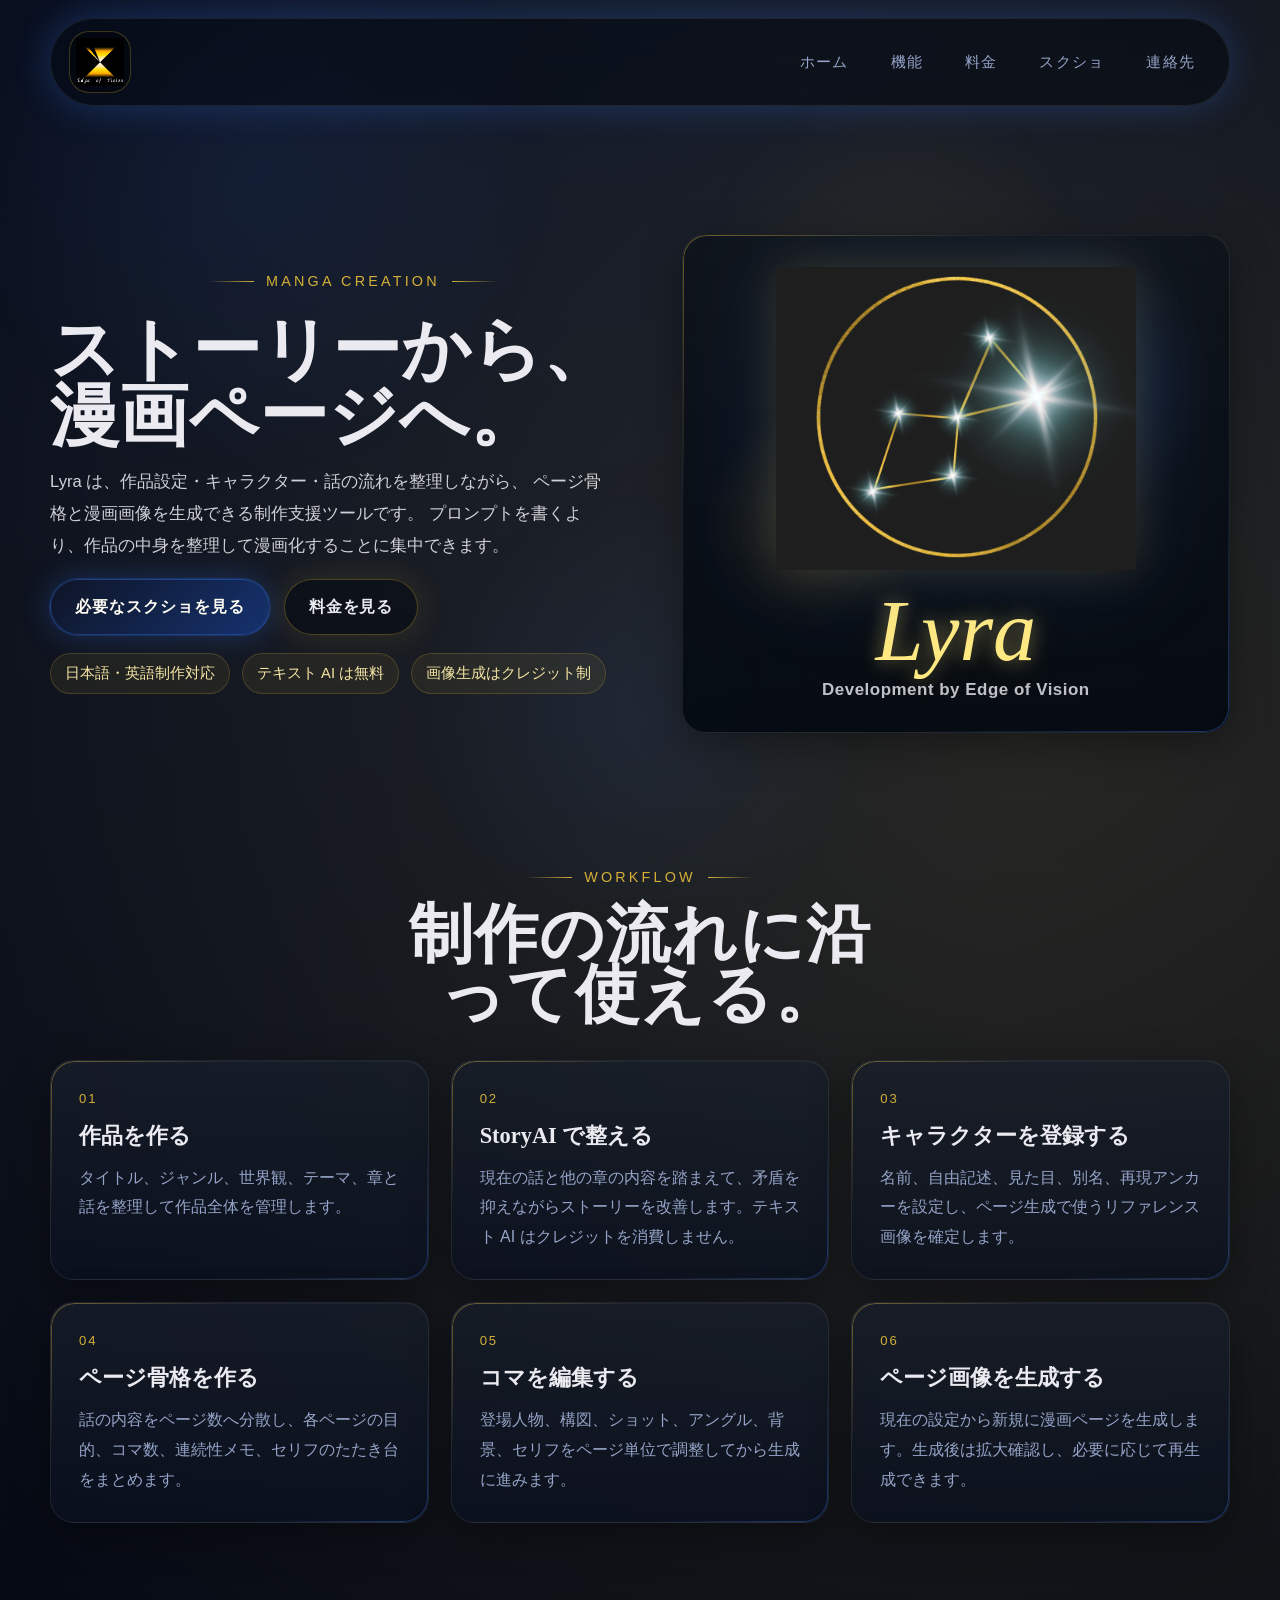
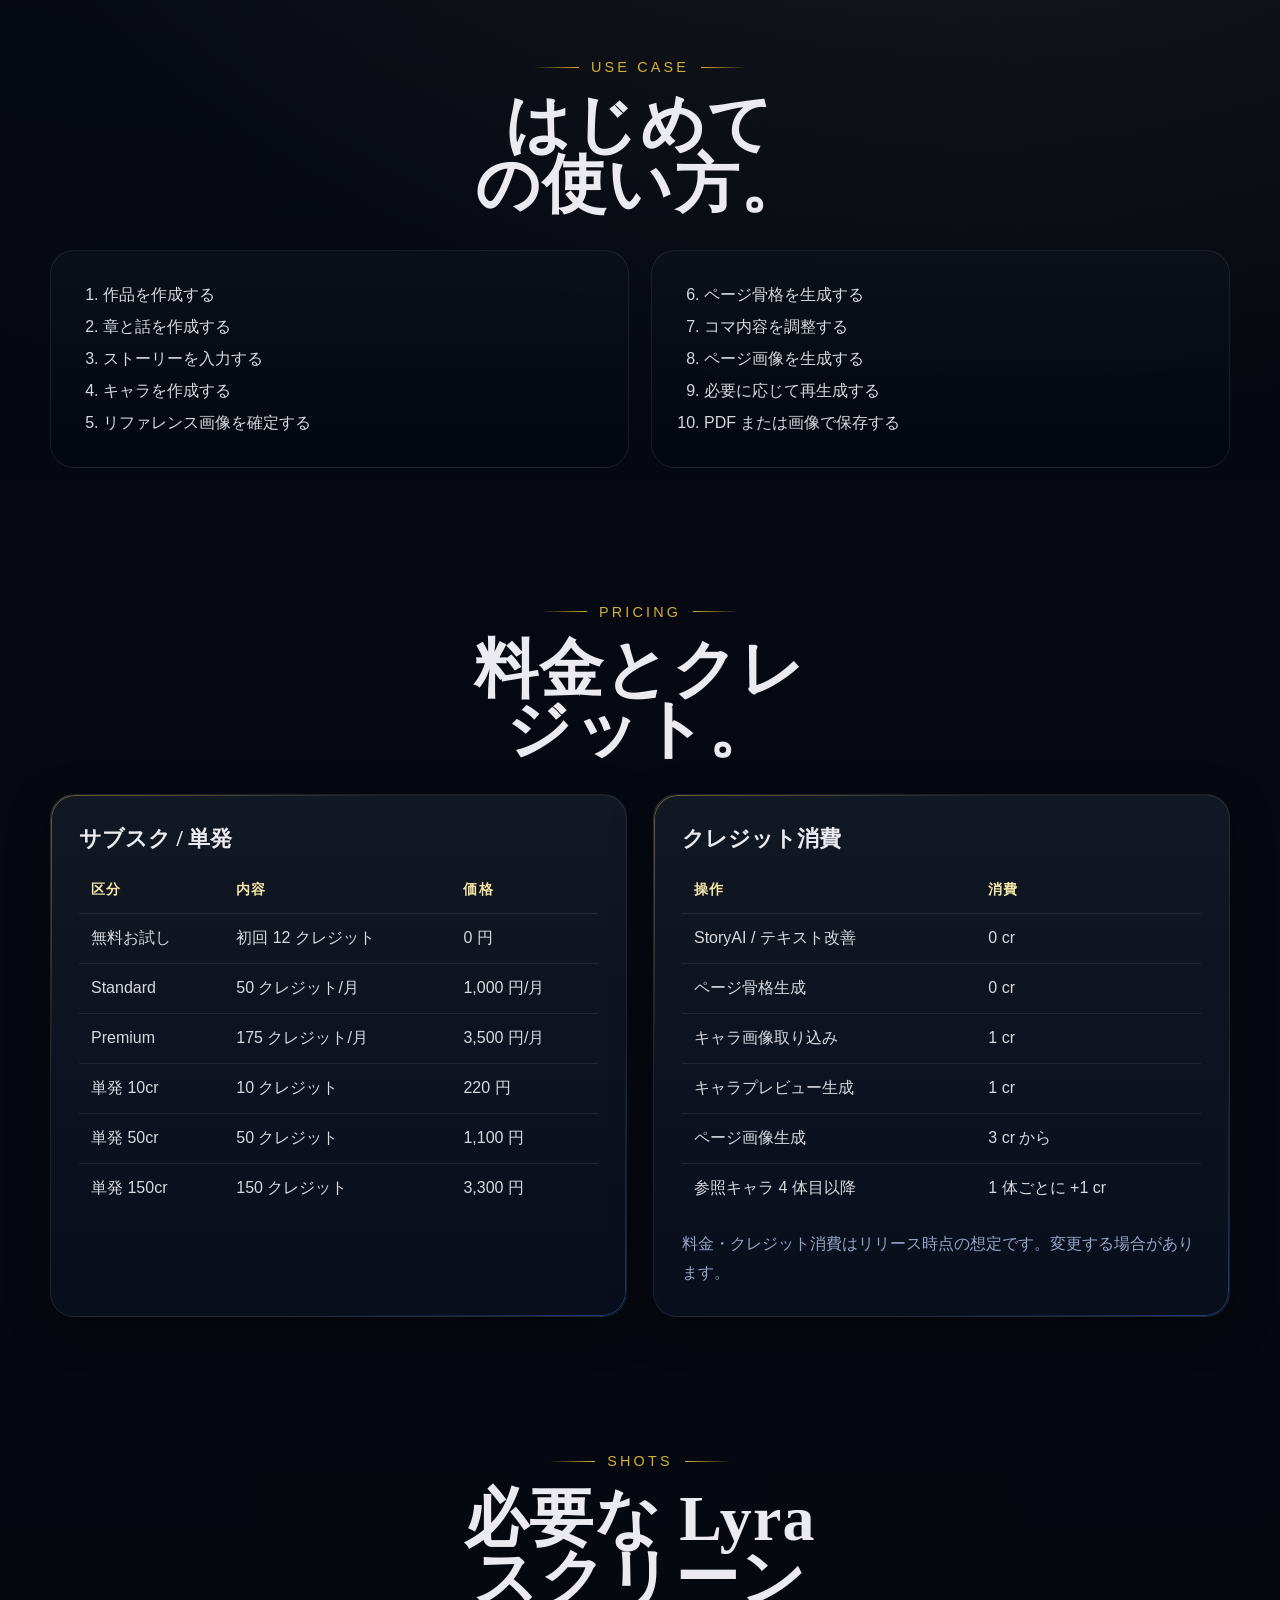
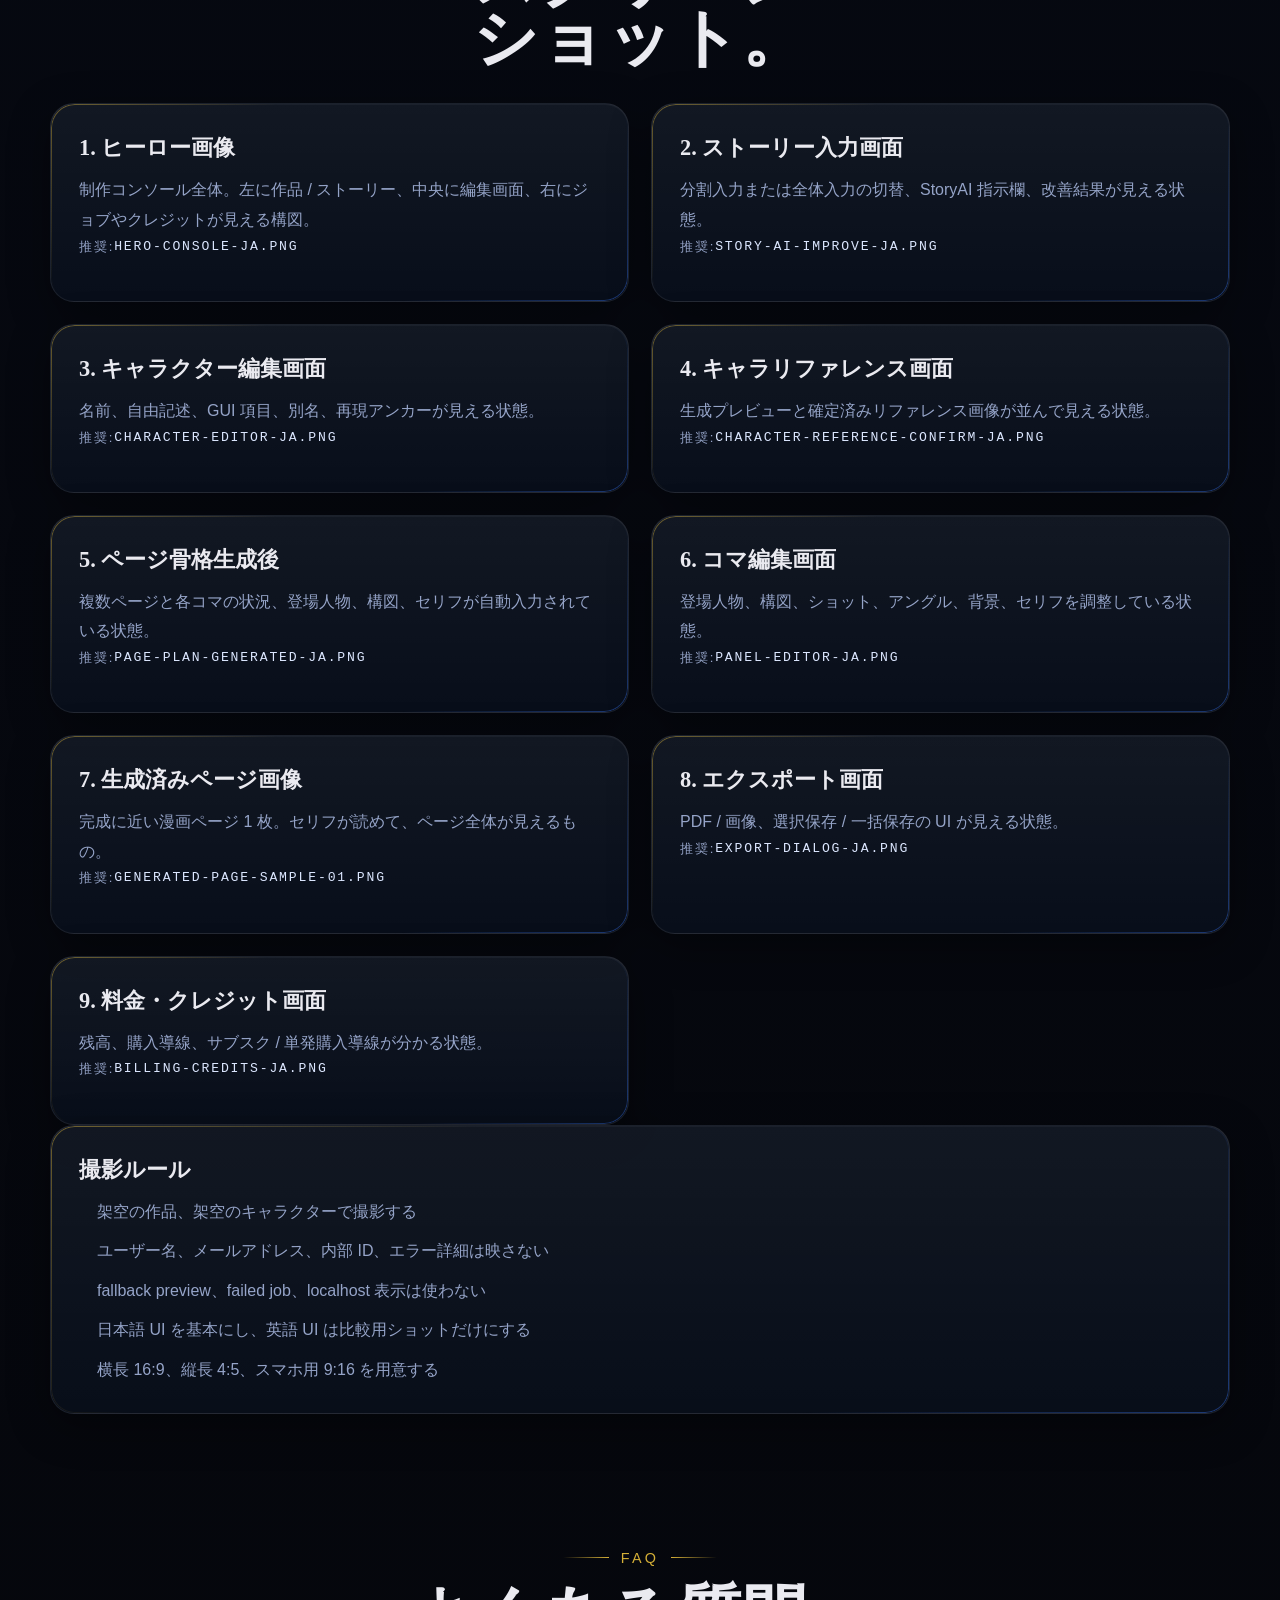
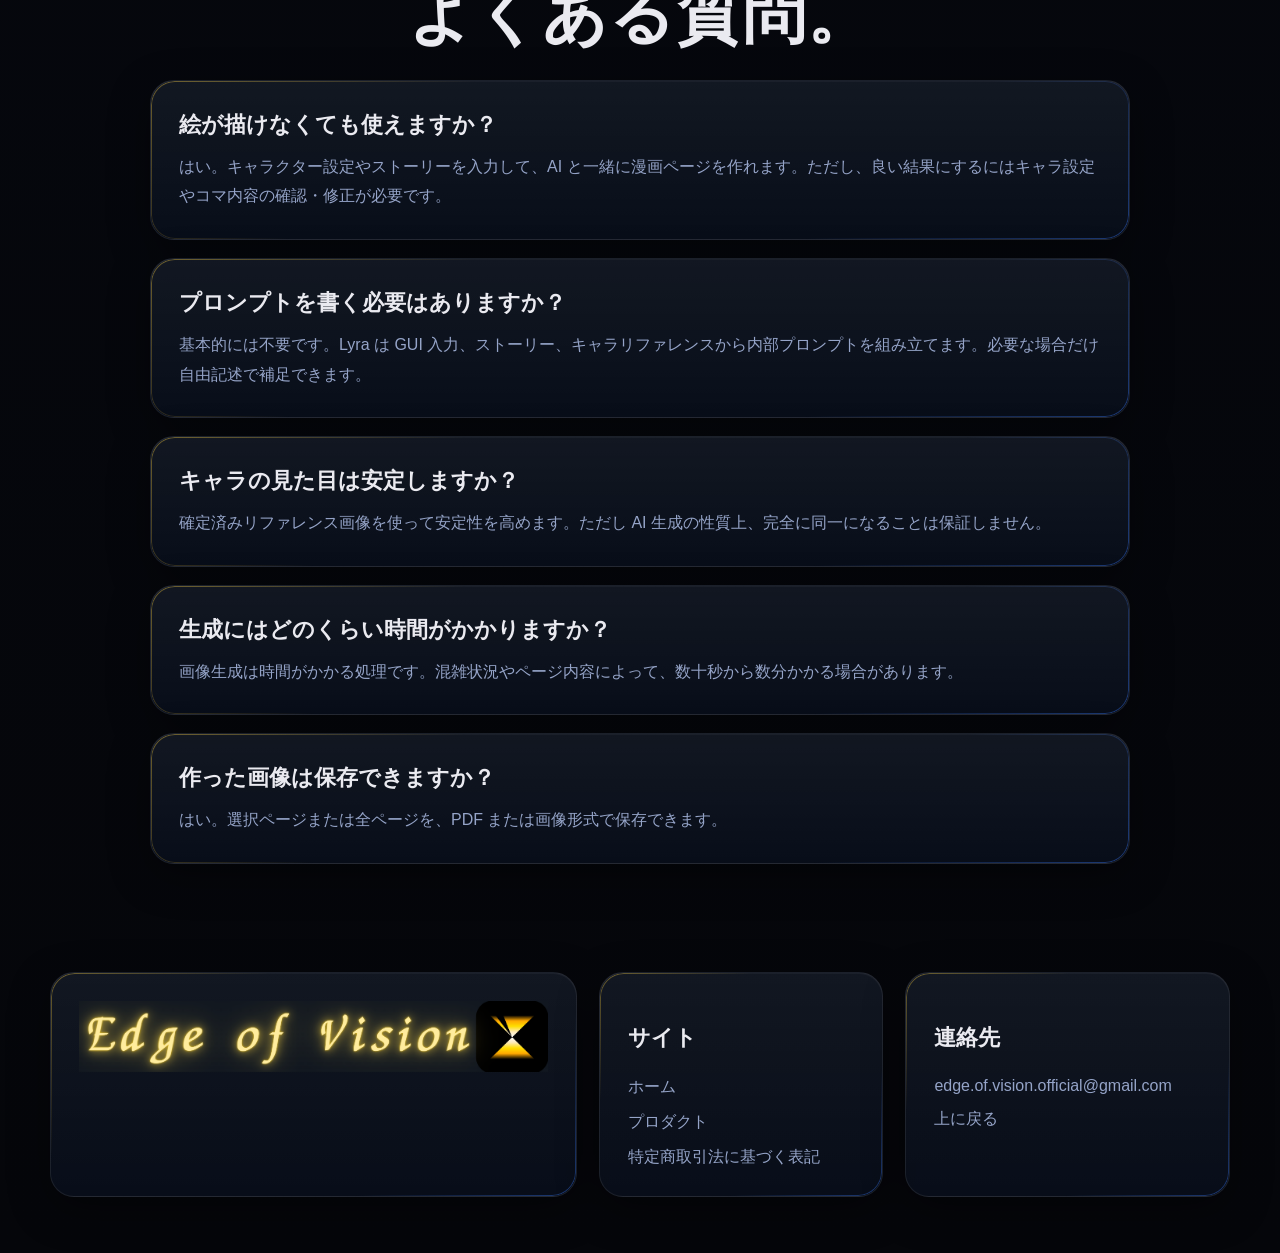
==== lyra.html @ a173db54 "Add Lyra detail page" ====
<!DOCTYPE html>
<html lang="ja">
<head>
  <meta charset="UTF-8">
  <meta name="viewport" content="width=device-width, initial-scale=1.0">
  <title>Lyra | Edge of Vision</title>
  <meta
    name="description"
    content="Lyra は、ストーリー・キャラクター・ページ構成を整理しながら、AI と一緒に漫画ページを作る制作支援ツールです。"
  >
  <link rel="icon" href="pictures/logo.png">
  <link rel="stylesheet" href="styles.css">
</head>
<body class="lyra-page">
  <div class="site-chrome"></div>

  <header class="site-header legal-header" id="top">
    <a class="brand-mark" href="index.html#home" aria-label="Edge of Vision home">
      <img src="pictures/logo.png" alt="Edge of Vision logo">
    </a>

    <div class="header-actions">
      <nav class="site-nav" aria-label="Primary">
        <a href="index.html#home">ホーム</a>
        <a href="#features">機能</a>
        <a href="#pricing">料金</a>
        <a href="#screenshots">スクショ</a>
        <a href="index.html#contact">連絡先</a>
      </nav>
    </div>
  </header>

  <main class="lyra-main">
    <section class="lyra-hero">
      <div class="lyra-hero__copy">
        <p class="section-kicker">Manga Creation</p>
        <h1>ストーリーから、漫画ページへ。</h1>
        <p class="lyra-hero__body">
          Lyra は、作品設定・キャラクター・話の流れを整理しながら、
          ページ骨格と漫画画像を生成できる制作支援ツールです。
          プロンプトを書くより、作品の中身を整理して漫画化することに集中できます。
        </p>
        <div class="lyra-hero__actions">
          <a class="button button--primary" href="#screenshots">必要なスクショを見る</a>
          <a class="button button--secondary" href="#pricing">料金を見る</a>
        </div>
        <ul class="lyra-pills" aria-label="Lyra highlights">
          <li>日本語・英語制作対応</li>
          <li>テキスト AI は無料</li>
          <li>画像生成はクレジット制</li>
        </ul>
      </div>

      <div class="lyra-hero__visual">
        <div class="lyra-mark">
          <img class="lyra-mark__icon" src="logo.png" alt="Lyra logo">
          <div class="lyra-mark__text">
            <p class="lyra-mark__name">Lyra</p>
            <p class="lyra-mark__sub">Development by Edge of Vision</p>
          </div>
        </div>
      </div>
    </section>

    <section class="lyra-section" id="features">
      <div class="section-heading">
        <p class="section-kicker">Workflow</p>
        <h2>制作の流れに沿って使える。</h2>
      </div>

      <div class="lyra-grid lyra-grid--three">
        <article class="lyra-card">
          <span class="lyra-card__step">01</span>
          <h3>作品を作る</h3>
          <p>タイトル、ジャンル、世界観、テーマ、章と話を整理して作品全体を管理します。</p>
        </article>
        <article class="lyra-card">
          <span class="lyra-card__step">02</span>
          <h3>StoryAI で整える</h3>
          <p>現在の話と他の章の内容を踏まえて、矛盾を抑えながらストーリーを改善します。テキスト AI はクレジットを消費しません。</p>
        </article>
        <article class="lyra-card">
          <span class="lyra-card__step">03</span>
          <h3>キャラクターを登録する</h3>
          <p>名前、自由記述、見た目、別名、再現アンカーを設定し、ページ生成で使うリファレンス画像を確定します。</p>
        </article>
        <article class="lyra-card">
          <span class="lyra-card__step">04</span>
          <h3>ページ骨格を作る</h3>
          <p>話の内容をページ数へ分散し、各ページの目的、コマ数、連続性メモ、セリフのたたき台をまとめます。</p>
        </article>
        <article class="lyra-card">
          <span class="lyra-card__step">05</span>
          <h3>コマを編集する</h3>
          <p>登場人物、構図、ショット、アングル、背景、セリフをページ単位で調整してから生成に進みます。</p>
        </article>
        <article class="lyra-card">
          <span class="lyra-card__step">06</span>
          <h3>ページ画像を生成する</h3>
          <p>現在の設定から新規に漫画ページを生成します。生成後は拡大確認し、必要に応じて再生成できます。</p>
        </article>
      </div>
    </section>

    <section class="lyra-section">
      <div class="section-heading">
        <p class="section-kicker">Use Case</p>
        <h2>はじめての使い方。</h2>
      </div>

      <div class="lyra-checklist">
        <div class="lyra-checklist__column">
          <ol>
            <li>作品を作成する</li>
            <li>章と話を作成する</li>
            <li>ストーリーを入力する</li>
            <li>キャラを作成する</li>
            <li>リファレンス画像を確定する</li>
          </ol>
        </div>
        <div class="lyra-checklist__column">
          <ol start="6">
            <li>ページ骨格を生成する</li>
            <li>コマ内容を調整する</li>
            <li>ページ画像を生成する</li>
            <li>必要に応じて再生成する</li>
            <li>PDF または画像で保存する</li>
          </ol>
        </div>
      </div>
    </section>

    <section class="lyra-section" id="pricing">
      <div class="section-heading">
        <p class="section-kicker">Pricing</p>
        <h2>料金とクレジット。</h2>
      </div>

      <div class="lyra-pricing">
        <article class="lyra-table-card">
          <h3>サブスク / 単発</h3>
          <table class="lyra-table">
            <thead>
              <tr>
                <th>区分</th>
                <th>内容</th>
                <th>価格</th>
              </tr>
            </thead>
            <tbody>
              <tr>
                <td>無料お試し</td>
                <td>初回 12 クレジット</td>
                <td>0 円</td>
              </tr>
              <tr>
                <td>Standard</td>
                <td>50 クレジット/月</td>
                <td>1,000 円/月</td>
              </tr>
              <tr>
                <td>Premium</td>
                <td>175 クレジット/月</td>
                <td>3,500 円/月</td>
              </tr>
              <tr>
                <td>単発 10cr</td>
                <td>10 クレジット</td>
                <td>220 円</td>
              </tr>
              <tr>
                <td>単発 50cr</td>
                <td>50 クレジット</td>
                <td>1,100 円</td>
              </tr>
              <tr>
                <td>単発 150cr</td>
                <td>150 クレジット</td>
                <td>3,300 円</td>
              </tr>
            </tbody>
          </table>
        </article>

        <article class="lyra-table-card">
          <h3>クレジット消費</h3>
          <table class="lyra-table">
            <thead>
              <tr>
                <th>操作</th>
                <th>消費</th>
              </tr>
            </thead>
            <tbody>
              <tr>
                <td>StoryAI / テキスト改善</td>
                <td>0 cr</td>
              </tr>
              <tr>
                <td>ページ骨格生成</td>
                <td>0 cr</td>
              </tr>
              <tr>
                <td>キャラ画像取り込み</td>
                <td>1 cr</td>
              </tr>
              <tr>
                <td>キャラプレビュー生成</td>
                <td>1 cr</td>
              </tr>
              <tr>
                <td>ページ画像生成</td>
                <td>3 cr から</td>
              </tr>
              <tr>
                <td>参照キャラ 4 体目以降</td>
                <td>1 体ごとに +1 cr</td>
              </tr>
            </tbody>
          </table>
          <p class="lyra-note">料金・クレジット消費はリリース時点の想定です。変更する場合があります。</p>
        </article>
      </div>
    </section>

    <section class="lyra-section" id="screenshots">
      <div class="section-heading">
        <p class="section-kicker">Shots</p>
        <h2>必要な Lyra スクリーンショット。</h2>
      </div>

      <div class="lyra-grid lyra-grid--two">
        <article class="lyra-shot">
          <h3>1. ヒーロー画像</h3>
          <p>制作コンソール全体。左に作品 / ストーリー、中央に編集画面、右にジョブやクレジットが見える構図。</p>
          <p class="lyra-shot__file">推奨: <code>hero-console-ja.png</code></p>
        </article>
        <article class="lyra-shot">
          <h3>2. ストーリー入力画面</h3>
          <p>分割入力または全体入力の切替、StoryAI 指示欄、改善結果が見える状態。</p>
          <p class="lyra-shot__file">推奨: <code>story-ai-improve-ja.png</code></p>
        </article>
        <article class="lyra-shot">
          <h3>3. キャラクター編集画面</h3>
          <p>名前、自由記述、GUI 項目、別名、再現アンカーが見える状態。</p>
          <p class="lyra-shot__file">推奨: <code>character-editor-ja.png</code></p>
        </article>
        <article class="lyra-shot">
          <h3>4. キャラリファレンス画面</h3>
          <p>生成プレビューと確定済みリファレンス画像が並んで見える状態。</p>
          <p class="lyra-shot__file">推奨: <code>character-reference-confirm-ja.png</code></p>
        </article>
        <article class="lyra-shot">
          <h3>5. ページ骨格生成後</h3>
          <p>複数ページと各コマの状況、登場人物、構図、セリフが自動入力されている状態。</p>
          <p class="lyra-shot__file">推奨: <code>page-plan-generated-ja.png</code></p>
        </article>
        <article class="lyra-shot">
          <h3>6. コマ編集画面</h3>
          <p>登場人物、構図、ショット、アングル、背景、セリフを調整している状態。</p>
          <p class="lyra-shot__file">推奨: <code>panel-editor-ja.png</code></p>
        </article>
        <article class="lyra-shot">
          <h3>7. 生成済みページ画像</h3>
          <p>完成に近い漫画ページ 1 枚。セリフが読めて、ページ全体が見えるもの。</p>
          <p class="lyra-shot__file">推奨: <code>generated-page-sample-01.png</code></p>
        </article>
        <article class="lyra-shot">
          <h3>8. エクスポート画面</h3>
          <p>PDF / 画像、選択保存 / 一括保存の UI が見える状態。</p>
          <p class="lyra-shot__file">推奨: <code>export-dialog-ja.png</code></p>
        </article>
        <article class="lyra-shot">
          <h3>9. 料金・クレジット画面</h3>
          <p>残高、購入導線、サブスク / 単発購入導線が分かる状態。</p>
          <p class="lyra-shot__file">推奨: <code>billing-credits-ja.png</code></p>
        </article>
      </div>

      <div class="lyra-callout">
        <h3>撮影ルール</h3>
        <ul>
          <li>架空の作品、架空のキャラクターで撮影する</li>
          <li>ユーザー名、メールアドレス、内部 ID、エラー詳細は映さない</li>
          <li>fallback preview、failed job、localhost 表示は使わない</li>
          <li>日本語 UI を基本にし、英語 UI は比較用ショットだけにする</li>
          <li>横長 16:9、縦長 4:5、スマホ用 9:16 を用意する</li>
        </ul>
      </div>
    </section>

    <section class="lyra-section">
      <div class="section-heading">
        <p class="section-kicker">FAQ</p>
        <h2>よくある質問。</h2>
      </div>

      <div class="lyra-faq">
        <article class="lyra-faq__item">
          <h3>絵が描けなくても使えますか？</h3>
          <p>はい。キャラクター設定やストーリーを入力して、AI と一緒に漫画ページを作れます。ただし、良い結果にするにはキャラ設定やコマ内容の確認・修正が必要です。</p>
        </article>
        <article class="lyra-faq__item">
          <h3>プロンプトを書く必要はありますか？</h3>
          <p>基本的には不要です。Lyra は GUI 入力、ストーリー、キャラリファレンスから内部プロンプトを組み立てます。必要な場合だけ自由記述で補足できます。</p>
        </article>
        <article class="lyra-faq__item">
          <h3>キャラの見た目は安定しますか？</h3>
          <p>確定済みリファレンス画像を使って安定性を高めます。ただし AI 生成の性質上、完全に同一になることは保証しません。</p>
        </article>
        <article class="lyra-faq__item">
          <h3>生成にはどのくらい時間がかかりますか？</h3>
          <p>画像生成は時間がかかる処理です。混雑状況やページ内容によって、数十秒から数分かかる場合があります。</p>
        </article>
        <article class="lyra-faq__item">
          <h3>作った画像は保存できますか？</h3>
          <p>はい。選択ページまたは全ページを、PDF または画像形式で保存できます。</p>
        </article>
      </div>
    </section>
  </main>

  <footer class="site-footer legal-footer">
    <div class="footer-brand">
      <img class="footer-brand__wordmark" src="pictures/text_yellow.png" alt="Edge of Vision">
    </div>

    <div class="footer-column">
      <h3>サイト</h3>
      <a href="index.html#home">ホーム</a>
      <a href="index.html#products">プロダクト</a>
      <a href="tokushoho.html">特定商取引法に基づく表記</a>
    </div>

    <div class="footer-column">
      <h3>連絡先</h3>
      <a href="mailto:edge.of.vision.official@gmail.com">edge.of.vision.official@gmail.com</a>
      <a href="#top">上に戻る</a>
    </div>
  </footer>
</body>
</html>
---- styles.css ----
:root {
  --background: #05060a;
  --background-soft: #09101d;
  --panel: rgba(11, 18, 32, 0.7);
  --panel-strong: rgba(6, 10, 18, 0.88);
  --gold: #d4af37;
  --gold-soft: rgba(212, 175, 55, 0.18);
  --gold-line: rgba(212, 175, 55, 0.42);
  --blue: #3a7bff;
  --blue-soft: rgba(58, 123, 255, 0.14);
  --text: #eaeaf0;
  --muted: #95a4c8;
  --shadow-blue: 0 0 36px rgba(58, 123, 255, 0.28);
  --shadow-gold: 0 0 32px rgba(212, 175, 55, 0.16);
  --radius-xl: 32px;
  --radius-lg: 24px;
  --radius-md: 18px;
  --border: 1px solid rgba(255, 255, 255, 0.08);
  --content-width: min(1180px, calc(100vw - 48px));
}

*,
*::before,
*::after {
  box-sizing: border-box;
}

html {
  scroll-behavior: smooth;
}

body {
  margin: 0;
  min-width: 320px;
  color: var(--text);
  font-family: "Hiragino Sans", "Yu Gothic", "Meiryo", sans-serif;
  background:
    radial-gradient(circle at top, rgba(58, 123, 255, 0.12), transparent 34%),
    radial-gradient(circle at 80% 12%, rgba(212, 175, 55, 0.16), transparent 24%),
    linear-gradient(180deg, #03040a 0%, #060912 38%, #05060a 100%);
  overflow-x: hidden;
}

img {
  display: block;
  max-width: 100%;
}

a {
  color: inherit;
  text-decoration: none;
}

p {
  margin: 0;
}

ul {
  margin: 0;
  padding: 0;
  list-style: none;
}

main,
.site-footer {
  position: relative;
  z-index: 2;
}

.site-chrome {
  position: fixed;
  inset: 0;
  pointer-events: none;
  background:
    radial-gradient(circle at 20% 20%, rgba(58, 123, 255, 0.08), transparent 24%),
    radial-gradient(circle at 70% 30%, rgba(212, 175, 55, 0.06), transparent 18%),
    radial-gradient(circle at 50% 80%, rgba(58, 123, 255, 0.08), transparent 24%);
  z-index: 0;
}

.starfield {
  position: fixed;
  inset: 0;
  pointer-events: none;
  z-index: 1;
  opacity: 0.72;
}

.star {
  position: absolute;
  width: 2px;
  height: 2px;
  border-radius: 999px;
  background: rgba(255, 255, 255, 0.9);
  box-shadow:
    0 0 6px rgba(255, 255, 255, 0.48),
    0 0 18px rgba(58, 123, 255, 0.28);
  animation: twinkle var(--twinkle-duration) ease-in-out infinite;
  animation-delay: var(--twinkle-delay);
}

.starfield--far .star {
  opacity: 0.34;
}

.starfield--mid .star {
  opacity: 0.58;
}

.starfield--near .star {
  width: 3px;
  height: 3px;
}

.site-header,
.hero,
.vision,
.products,
.founder,
.technology,
.cta,
.site-footer {
  width: var(--content-width);
  margin: 0 auto;
}

.site-header {
  position: sticky;
  top: 18px;
  display: flex;
  align-items: center;
  justify-content: space-between;
  gap: 18px;
  padding: 12px 18px;
  margin-top: 18px;
  backdrop-filter: blur(18px);
  background: rgba(4, 8, 16, 0.48);
  border: var(--border);
  border-radius: 999px;
  box-shadow: var(--shadow-blue);
  z-index: 10;
  transition:
    background-color 180ms ease,
    box-shadow 180ms ease,
    border-color 180ms ease,
    transform 180ms ease;
}

.site-header.is-scrolled {
  background: rgba(4, 8, 16, 0.76);
  border-color: rgba(58, 123, 255, 0.18);
  box-shadow:
    0 0 0 1px rgba(58, 123, 255, 0.12),
    0 0 32px rgba(58, 123, 255, 0.18);
}

.brand-mark {
  flex: 0 0 auto;
  width: 62px;
  height: 62px;
  padding: 6px;
  border-radius: 20px;
  background: rgba(0, 0, 0, 0.34);
  border: 1px solid rgba(212, 175, 55, 0.28);
}

.brand-mark img {
  width: 100%;
  height: 100%;
  object-fit: contain;
}

.site-nav {
  display: flex;
  align-items: center;
  gap: 10px;
  flex-wrap: wrap;
  justify-content: flex-end;
}

.header-actions {
  display: flex;
  align-items: center;
  gap: 12px;
  margin-left: auto;
}

.site-nav a {
  padding: 10px 16px;
  border-radius: 999px;
  color: var(--muted);
  font-size: 0.95rem;
  letter-spacing: 0.08em;
  text-transform: uppercase;
  transition:
    color 180ms ease,
    background-color 180ms ease,
    box-shadow 180ms ease;
}

.site-nav a:hover,
.site-nav a:focus-visible {
  color: var(--text);
  background: rgba(58, 123, 255, 0.12);
  box-shadow: inset 0 0 0 1px rgba(58, 123, 255, 0.26);
}

.language-switch {
  min-width: 70px;
  min-height: 44px;
  padding: 0 16px;
  border: 1px solid rgba(212, 175, 55, 0.3);
  border-radius: 999px;
  background:
    linear-gradient(135deg, rgba(12, 18, 32, 0.92), rgba(7, 10, 19, 0.9)),
    linear-gradient(90deg, rgba(255, 255, 255, 0.08), transparent);
  color: #f7e7a6;
  font: inherit;
  font-size: 0.9rem;
  font-weight: 700;
  letter-spacing: 0.12em;
  text-transform: uppercase;
  cursor: pointer;
  box-shadow:
    0 0 0 1px rgba(212, 175, 55, 0.08),
    0 0 24px rgba(212, 175, 55, 0.12);
  transition:
    transform 180ms ease,
    box-shadow 180ms ease,
    border-color 180ms ease;
}

.language-switch:hover,
.language-switch:focus-visible {
  transform: translateY(-2px);
  border-color: rgba(212, 175, 55, 0.4);
  box-shadow:
    0 0 0 1px rgba(212, 175, 55, 0.1),
    0 0 30px rgba(212, 175, 55, 0.18);
}

.nav-toggle {
  display: none;
  width: 52px;
  height: 52px;
  border: 0;
  border-radius: 18px;
  background: rgba(8, 14, 24, 0.84);
  cursor: pointer;
}

.nav-toggle span {
  display: block;
  width: 22px;
  height: 2px;
  margin: 5px auto;
  background: var(--text);
  border-radius: 999px;
  transition: transform 180ms ease, opacity 180ms ease;
}

.site-header.is-open .nav-toggle span:nth-child(1) {
  transform: translateY(7px) rotate(45deg);
}

.site-header.is-open .nav-toggle span:nth-child(2) {
  opacity: 0;
}

.site-header.is-open .nav-toggle span:nth-child(3) {
  transform: translateY(-7px) rotate(-45deg);
}

section {
  padding: 96px 0 0;
}

.section-kicker {
  display: inline-flex;
  align-items: center;
  justify-content: center;
  gap: 12px;
  margin-bottom: 10px;
  color: var(--gold);
  font-size: 0.9rem;
  letter-spacing: 0.22em;
  text-transform: uppercase;
}

.section-kicker::before,
.section-kicker::after {
  content: "";
  width: 46px;
  height: 1px;
  background: linear-gradient(90deg, transparent, var(--gold));
}

.section-kicker::after {
  transform: scaleX(-1);
}

.section-heading {
  display: grid;
  justify-items: center;
  gap: 10px;
  max-width: 920px;
  margin: 0 auto 34px;
  text-align: center;
}

.section-heading h2,
.cta__panel h2 {
  margin: 0 auto;
  max-width: 15ch;
  font-family: "Yu Mincho", "Hiragino Mincho ProN", "Times New Roman", serif;
  font-size: clamp(2.3rem, 5vw, 4.4rem);
  font-weight: 700;
  line-height: 0.94;
  letter-spacing: 0.02em;
  text-wrap: balance;
}

.section-heading--split {
  grid-template-columns: minmax(0, 1.15fr) minmax(280px, 0.85fr);
  align-items: end;
}

.section-heading__aside {
  color: var(--muted);
  line-height: 1.8;
}

.hero {
  position: relative;
  min-height: calc(100vh - 160px);
  display: flex;
  align-items: center;
  justify-content: center;
  padding-top: 58px;
}

.hero__background {
  position: absolute;
  inset: 0;
  overflow: hidden;
  border-radius: 40px;
  border: 1px solid rgba(58, 123, 255, 0.22);
  box-shadow:
    inset 0 0 0 1px rgba(255, 255, 255, 0.05),
    var(--shadow-blue);
}

.hero__background::after {
  content: "";
  position: absolute;
  inset: 0;
  background:
    linear-gradient(180deg, rgba(2, 5, 14, 0.44), rgba(2, 5, 14, 0.88)),
    radial-gradient(circle at center, rgba(255, 255, 255, 0.08), transparent 35%);
}

.hero__background img {
  width: 100%;
  height: 100%;
  object-fit: cover;
  transform: scale(1.05);
  filter: saturate(1.12) brightness(0.88);
}

.hero__content {
  position: relative;
  display: grid;
  gap: 0;
  justify-items: center;
  width: min(960px, 100%);
  max-width: none;
  margin: 0 auto;
  padding: 72px min(5vw, 56px);
  text-align: center;
}

.hero__wordmark {
  width: min(780px, 100%);
  margin: 0 auto 18px;
  border-radius: 26px;
  filter:
    drop-shadow(0 0 12px rgba(212, 175, 55, 0.34))
    drop-shadow(0 0 22px rgba(255, 239, 166, 0.2));
}

.hero__lede {
  max-width: none;
  font-family: "Yu Mincho", "Hiragino Mincho ProN", "Times New Roman", serif;
  font-size: clamp(1.25rem, 4.1vw, 4.2rem);
  line-height: 0.97;
  margin-bottom: 12px;
  text-align: center;
  text-wrap: balance;
}

body[data-language="en"] .hero__lede {
  font-size: clamp(1.08rem, 3.45vw, 3.35rem);
}

.hero__copy {
  max-width: 58ch;
  color: rgba(234, 234, 240, 0.88);
  line-height: 1.9;
  font-size: 1.05rem;
  margin-bottom: 26px;
  margin-left: auto;
  margin-right: auto;
  text-align: center;
}

.hero__actions,
.cta__actions {
  display: flex;
  flex-wrap: wrap;
  gap: 14px;
}

.hero__actions {
  justify-content: center;
}

.button {
  display: inline-flex;
  align-items: center;
  justify-content: center;
  min-height: 56px;
  padding: 0 24px;
  border-radius: 999px;
  border: 1px solid transparent;
  font-weight: 700;
  letter-spacing: 0.06em;
  text-transform: uppercase;
  transition:
    transform 180ms ease,
    box-shadow 180ms ease,
    border-color 180ms ease,
    background-color 180ms ease;
}

.button:hover,
.button:focus-visible {
  transform: translateY(-2px);
}

.button--primary {
  color: #fefcf3;
  background:
    linear-gradient(135deg, rgba(13, 19, 37, 0.9), rgba(22, 54, 122, 0.88)),
    linear-gradient(90deg, rgba(255, 255, 255, 0.08), transparent);
  border-color: rgba(58, 123, 255, 0.34);
  box-shadow:
    0 0 0 1px rgba(58, 123, 255, 0.18),
    0 0 30px rgba(58, 123, 255, 0.28);
}

.button--secondary {
  color: var(--text);
  background: rgba(4, 8, 16, 0.5);
  border-color: rgba(212, 175, 55, 0.32);
  box-shadow: var(--shadow-gold);
}

.hero__signal-grid {
  display: grid;
  grid-template-columns: repeat(3, minmax(0, 1fr));
  gap: 16px;
  margin-top: 12px;
}

.signal-card,
.vision__panel,
.product-card,
.founder__message,
.founder__photo-panel,
.founder__bio,
.tech-panel,
.cta__panel,
.footer-brand,
.footer-column {
  position: relative;
  overflow: hidden;
  border: var(--border);
  border-radius: var(--radius-lg);
  background:
    linear-gradient(180deg, rgba(255, 255, 255, 0.04), transparent),
    var(--panel);
  box-shadow:
    inset 0 1px 0 rgba(255, 255, 255, 0.04),
    0 12px 40px rgba(0, 0, 0, 0.36);
}

.signal-card::before,
.vision__panel::before,
.product-card::before,
.founder__message::before,
.founder__photo-panel::before,
.founder__bio::before,
.tech-panel::before,
.cta__panel::before,
.footer-brand::before,
.footer-column::before {
  content: "";
  position: absolute;
  inset: 0;
  border-radius: inherit;
  padding: 1px;
  background:
    linear-gradient(140deg, rgba(212, 175, 55, 0.48), transparent 28%, transparent 72%, rgba(58, 123, 255, 0.42));
  mask:
    linear-gradient(#fff 0 0) content-box,
    linear-gradient(#fff 0 0);
  mask-composite: exclude;
  -webkit-mask:
    linear-gradient(#fff 0 0) content-box,
    linear-gradient(#fff 0 0);
  -webkit-mask-composite: xor;
  pointer-events: none;
}

.signal-card {
  padding: 22px;
}

.signal-card strong,
.product-card h3,
.founder__bio h3,
.tech-panel h3,
.footer-column h3 {
  display: block;
  margin-bottom: 10px;
  font-family: "Yu Mincho", "Hiragino Mincho ProN", "Times New Roman", serif;
  font-size: 1.38rem;
}

.signal-card__label,
.product-card__status {
  display: inline-flex;
  margin-bottom: 14px;
  color: var(--gold);
  font-size: 0.82rem;
  letter-spacing: 0.14em;
  text-transform: uppercase;
}

.signal-card p,
.vision__body,
.product-card p,
.founder__message p,
.founder__bio p,
.tech-panel p,
.cta__panel p,
.footer-brand p,
.footer-note {
  color: var(--muted);
  line-height: 1.8;
}

.vision__panel {
  max-width: 980px;
  margin: 0 auto;
  padding: 42px;
  text-align: center;
  background:
    radial-gradient(circle at 15% 15%, rgba(58, 123, 255, 0.12), transparent 24%),
    linear-gradient(180deg, rgba(255, 255, 255, 0.03), transparent),
    var(--panel-strong);
}

.vision__quote {
  margin-bottom: 14px;
  max-width: none;
  font-family: "Yu Mincho", "Hiragino Mincho ProN", "Times New Roman", serif;
  font-size: clamp(1.2rem, 3.2vw, 3rem);
  line-height: 1.04;
  color: #f6f7fb;
  text-wrap: balance;
}

.vision__body {
  max-width: 58ch;
  margin: 0 auto;
}

.vision {
  padding-top: 84px;
}

.products {
  padding-top: 124px;
}

.founder {
  padding-top: 136px;
}

.founder__message,
.founder__profile {
  max-width: 1080px;
  margin: 0 auto;
}

.founder__message {
  display: grid;
  gap: 18px;
  padding: 38px 42px;
  background:
    radial-gradient(circle at top left, rgba(212, 175, 55, 0.09), transparent 26%),
    radial-gradient(circle at right center, rgba(58, 123, 255, 0.12), transparent 28%),
    linear-gradient(180deg, rgba(255, 255, 255, 0.03), transparent),
    var(--panel-strong);
}

.founder__lead {
  margin-bottom: 8px;
  color: #f5f0da;
  font-family: "Yu Mincho", "Hiragino Mincho ProN", "Times New Roman", serif;
  font-size: clamp(1.45rem, 2.8vw, 2.5rem);
  line-height: 1.35;
  text-wrap: balance;
}

.founder__profile {
  display: grid;
  grid-template-columns: minmax(280px, 0.8fr) minmax(0, 1.2fr);
  gap: 26px;
  margin-top: 30px;
}

.founder__photo-panel,
.founder__bio {
  padding: 28px;
}

.founder__photo-panel {
  background:
    linear-gradient(180deg, rgba(255, 255, 255, 0.03), transparent),
    rgba(4, 8, 16, 0.88);
}

.founder__photo {
  width: 100%;
  aspect-ratio: 4 / 5;
  border-radius: 22px;
  object-fit: cover;
  object-position: 13% 24%;
  box-shadow:
    0 0 0 1px rgba(255, 255, 255, 0.05),
    0 18px 34px rgba(0, 0, 0, 0.34);
}

.founder__bio {
  display: grid;
  align-content: start;
  gap: 16px;
  background:
    radial-gradient(circle at top right, rgba(58, 123, 255, 0.12), transparent 24%),
    linear-gradient(180deg, rgba(255, 255, 255, 0.03), transparent),
    rgba(4, 8, 16, 0.88);
}

.founder__profile-kicker {
  color: var(--gold);
  font-size: 0.82rem;
  font-weight: 700;
  letter-spacing: 0.16em;
  text-transform: uppercase;
}

.products__intro {
  display: grid;
  justify-items: center;
  gap: 18px;
  max-width: 980px;
  margin: 0 auto 46px;
  text-align: center;
}

.products .section-heading {
  margin-bottom: 0;
}

.products__launch {
  position: relative;
  display: grid;
  place-items: center;
  width: min(420px, 100%);
  min-height: 170px;
  padding: 24px;
  margin: 0;
  border-radius: 30px;
  overflow: hidden;
  background:
    linear-gradient(180deg, rgba(2, 5, 14, 0.18), rgba(2, 5, 14, 0.66)),
    url("pictures/button.png") center/cover no-repeat;
  box-shadow:
    0 0 0 1px rgba(58, 123, 255, 0.16),
    0 18px 42px rgba(58, 123, 255, 0.24);
  transition: transform 180ms ease, box-shadow 180ms ease;
}

.products__launch:hover,
.products__launch:focus-visible {
  transform: translateY(-3px) scale(1.01);
  box-shadow:
    0 0 0 1px rgba(58, 123, 255, 0.22),
    0 22px 52px rgba(58, 123, 255, 0.28);
}

.products__launch span {
  display: inline-flex;
  align-items: center;
  justify-content: center;
  min-height: 54px;
  padding: 0 28px;
  border-radius: 999px;
  background: rgba(3, 7, 16, 0.78);
  border: 1px solid rgba(58, 123, 255, 0.24);
  box-shadow:
    0 0 0 1px rgba(255, 255, 255, 0.04),
    0 0 28px rgba(58, 123, 255, 0.18);
  color: #f6f8ff;
  font-size: 1rem;
  font-weight: 700;
  letter-spacing: 0.08em;
}

.product-grid,
.site-footer {
  display: grid;
  gap: 22px;
}

.product-grid {
  grid-template-columns: repeat(3, minmax(0, 1fr));
  gap: 26px;
  max-width: 1080px;
  margin: 0 auto;
}

.product-card {
  padding: 28px;
  background:
    radial-gradient(circle at top right, rgba(58, 123, 255, 0.1), transparent 28%),
    linear-gradient(180deg, rgba(255, 255, 255, 0.03), transparent),
    rgba(4, 8, 16, 0.84);
  transition:
    transform 180ms ease,
    box-shadow 180ms ease,
    background-color 180ms ease;
}

.product-card:hover,
.product-card:focus-within {
  transform: translateY(-4px);
  box-shadow:
    0 16px 44px rgba(0, 0, 0, 0.42),
    0 0 0 1px rgba(58, 123, 255, 0.16);
  background:
    radial-gradient(circle at top right, rgba(58, 123, 255, 0.18), transparent 32%),
    linear-gradient(180deg, rgba(255, 255, 255, 0.04), transparent),
    rgba(5, 10, 18, 0.92);
}

.product-card__tags {
  display: flex;
  flex-wrap: wrap;
  gap: 10px;
  margin: 18px 0 26px;
}

.product-card__tags li {
  padding: 9px 12px;
  border-radius: 999px;
  background: rgba(58, 123, 255, 0.1);
  color: #dbe7ff;
  font-size: 0.92rem;
}

.product-card__link {
  display: inline-flex;
  align-items: center;
  justify-content: center;
  min-height: 44px;
  padding: 0 16px;
  border-radius: 999px;
  background: rgba(212, 175, 55, 0.1);
  border: 1px solid rgba(212, 175, 55, 0.26);
  color: #f6e29f;
  font-size: 0.86rem;
  font-weight: 700;
  letter-spacing: 0.08em;
  text-transform: uppercase;
}

.technology__layout {
  display: grid;
  grid-template-columns: minmax(320px, 0.95fr) minmax(0, 1.05fr);
  gap: 28px;
  align-items: center;
}

.technology__orbital {
  position: relative;
  aspect-ratio: 1;
  min-height: 420px;
  border-radius: 50%;
  background:
    radial-gradient(circle at center, rgba(58, 123, 255, 0.22), transparent 36%),
    radial-gradient(circle at 40% 40%, rgba(255, 255, 255, 0.1), transparent 18%),
    rgba(3, 7, 16, 0.7);
  border: 1px solid rgba(58, 123, 255, 0.18);
  box-shadow:
    inset 0 0 80px rgba(58, 123, 255, 0.12),
    0 0 50px rgba(58, 123, 255, 0.18);
}

.orbital-core,
.orbital-node {
  position: absolute;
  display: inline-flex;
  align-items: center;
  justify-content: center;
  border-radius: 999px;
  backdrop-filter: blur(12px);
}

.orbital-core {
  inset: 50%;
  width: 120px;
  height: 120px;
  margin: -60px;
  border: 1px solid rgba(212, 175, 55, 0.3);
  background:
    radial-gradient(circle at center, rgba(58, 123, 255, 0.26), rgba(4, 8, 16, 0.88));
  box-shadow:
    0 0 40px rgba(58, 123, 255, 0.22),
    0 0 0 1px rgba(255, 255, 255, 0.06);
  font-family: "Yu Mincho", "Hiragino Mincho ProN", "Times New Roman", serif;
  font-size: 1.2rem;
}

.orbital-ring {
  position: absolute;
  inset: 12%;
  border-radius: 50%;
  border: 1px solid rgba(58, 123, 255, 0.22);
}

.orbital-ring--inner {
  inset: 25%;
  border-color: rgba(212, 175, 55, 0.18);
}

.orbital-node {
  min-width: 90px;
  min-height: 40px;
  padding: 0 16px;
  border: 1px solid rgba(255, 255, 255, 0.08);
  background: rgba(7, 13, 24, 0.78);
  box-shadow: 0 0 24px rgba(58, 123, 255, 0.18);
}

.orbital-node--one {
  top: 12%;
  left: 39%;
}

.orbital-node--two {
  top: 31%;
  right: 4%;
}

.orbital-node--three {
  bottom: 16%;
  right: 12%;
}

.orbital-node--four {
  bottom: 11%;
  left: 17%;
}

.orbital-node--five {
  top: 34%;
  left: 2%;
}

.technology__panels {
  display: grid;
  gap: 18px;
}

.tech-panel,
.footer-column,
.footer-brand,
.cta__panel {
  padding: 28px;
}

.vision .section-heading h2 {
  max-width: 18ch;
  font-size: clamp(1.8rem, 4vw, 3.5rem);
}

.products .section-heading h2 {
  max-width: 18ch;
}

.cta {
  padding-top: 136px;
  padding-bottom: 108px;
}

.cta__panel {
  max-width: 980px;
  margin: 0 auto;
  padding: 52px 46px;
  text-align: center;
  background:
    radial-gradient(circle at top, rgba(58, 123, 255, 0.2), transparent 32%),
    linear-gradient(180deg, rgba(255, 255, 255, 0.04), transparent),
    rgba(4, 8, 16, 0.88);
}

.cta__panel h2 {
  max-width: none;
  margin-bottom: 12px;
}

.cta__panel p {
  max-width: 60ch;
  margin: 0 auto;
}

.cta__actions {
  justify-content: center;
  margin-top: 26px;
}

.site-footer {
  grid-template-columns: minmax(320px, 1.3fr) minmax(180px, 0.7fr) minmax(220px, 0.8fr);
  padding: 28px 0 56px;
}

.footer-brand__wordmark {
  width: min(540px, 100%);
  margin: 0 auto 16px;
}

.footer-column {
  display: grid;
  align-content: start;
  gap: 14px;
}

.footer-column a {
  color: var(--muted);
  transition: color 180ms ease;
}

.footer-column a:hover,
.footer-column a:focus-visible {
  color: var(--text);
}

.footer-note {
  margin-top: 10px;
  font-size: 0.95rem;
}

.legal-page {
  min-height: 100vh;
}

.legal-header {
  position: sticky;
}

.legal-main {
  position: relative;
  z-index: 2;
  width: var(--content-width);
  margin: 0 auto;
  padding: 72px 0 96px;
}

.legal-hero {
  padding-top: 56px;
}

.legal-hero h1 {
  margin: 0 auto;
  max-width: 16ch;
  font-family: "Yu Mincho", "Hiragino Mincho ProN", "Times New Roman", serif;
  font-size: clamp(2.2rem, 5vw, 4rem);
  line-height: 1;
  text-align: center;
  text-wrap: balance;
}

.legal-intro {
  max-width: 60ch;
  margin: 18px auto 0;
  color: var(--muted);
  text-align: center;
}

.legal-card {
  position: relative;
  overflow: hidden;
  max-width: 980px;
  margin: 42px auto 0;
  padding: 34px;
  border: var(--border);
  border-radius: var(--radius-lg);
  background:
    radial-gradient(circle at top right, rgba(58, 123, 255, 0.14), transparent 28%),
    linear-gradient(180deg, rgba(255, 255, 255, 0.03), transparent),
    var(--panel-strong);
  box-shadow:
    inset 0 1px 0 rgba(255, 255, 255, 0.04),
    0 12px 40px rgba(0, 0, 0, 0.36);
}

.legal-card::before {
  content: "";
  position: absolute;
  inset: 0;
  border-radius: inherit;
  padding: 1px;
  background:
    linear-gradient(140deg, rgba(212, 175, 55, 0.48), transparent 28%, transparent 72%, rgba(58, 123, 255, 0.42));
  mask:
    linear-gradient(#fff 0 0) content-box,
    linear-gradient(#fff 0 0);
  mask-composite: exclude;
  -webkit-mask:
    linear-gradient(#fff 0 0) content-box,
    linear-gradient(#fff 0 0);
  -webkit-mask-composite: xor;
  pointer-events: none;
}

.legal-list {
  position: relative;
  z-index: 1;
  display: grid;
  gap: 18px;
  margin: 0;
}

.legal-row {
  display: grid;
  grid-template-columns: minmax(180px, 220px) minmax(0, 1fr);
  gap: 18px;
  padding-bottom: 18px;
  border-bottom: 1px solid rgba(255, 255, 255, 0.08);
}

.legal-row:last-child {
  padding-bottom: 0;
  border-bottom: 0;
}

.legal-row dt {
  color: #f4e7a8;
  font-weight: 700;
}

.legal-row dd {
  margin: 0;
  color: var(--muted);
  line-height: 1.9;
}

.legal-row a {
  color: #dce7ff;
}

.legal-footer {
  padding-top: 0;
}

.lyra-page {
  min-height: 100vh;
}

.lyra-main {
  position: relative;
  z-index: 2;
  width: var(--content-width);
  margin: 0 auto;
  padding: 72px 0 108px;
}

.lyra-hero,
.lyra-pricing {
  display: grid;
  gap: 26px;
}

.lyra-hero {
  grid-template-columns: minmax(0, 1.05fr) minmax(320px, 0.95fr);
  align-items: center;
  padding-top: 56px;
}

.lyra-hero__copy {
  display: grid;
  gap: 18px;
}

.lyra-hero h1 {
  margin: 0;
  font-family: "Yu Mincho", "Hiragino Mincho ProN", "Times New Roman", serif;
  font-size: clamp(2.5rem, 5.4vw, 5rem);
  line-height: 0.95;
  text-wrap: balance;
}

.lyra-hero__body {
  max-width: 60ch;
  color: rgba(234, 234, 240, 0.88);
  line-height: 1.9;
  font-size: 1.04rem;
}

.lyra-hero__actions {
  display: flex;
  flex-wrap: wrap;
  gap: 14px;
}

.lyra-pills {
  display: flex;
  flex-wrap: wrap;
  gap: 12px;
}

.lyra-pills li {
  padding: 10px 14px;
  border-radius: 999px;
  border: 1px solid rgba(212, 175, 55, 0.22);
  background: rgba(212, 175, 55, 0.08);
  color: #f7e7a6;
  font-size: 0.92rem;
}

.lyra-hero__visual,
.lyra-card,
.lyra-table-card,
.lyra-shot,
.lyra-callout,
.lyra-faq__item {
  position: relative;
  overflow: hidden;
  border: var(--border);
  border-radius: var(--radius-lg);
  background:
    linear-gradient(180deg, rgba(255, 255, 255, 0.04), transparent),
    var(--panel);
  box-shadow:
    inset 0 1px 0 rgba(255, 255, 255, 0.04),
    0 12px 40px rgba(0, 0, 0, 0.36);
}

.lyra-hero__visual::before,
.lyra-card::before,
.lyra-table-card::before,
.lyra-shot::before,
.lyra-callout::before,
.lyra-faq__item::before {
  content: "";
  position: absolute;
  inset: 0;
  border-radius: inherit;
  padding: 1px;
  background:
    linear-gradient(140deg, rgba(212, 175, 55, 0.48), transparent 28%, transparent 72%, rgba(58, 123, 255, 0.42));
  mask:
    linear-gradient(#fff 0 0) content-box,
    linear-gradient(#fff 0 0);
  mask-composite: exclude;
  -webkit-mask:
    linear-gradient(#fff 0 0) content-box,
    linear-gradient(#fff 0 0);
  -webkit-mask-composite: xor;
  pointer-events: none;
}

.lyra-hero__visual {
  padding: 32px;
  background:
    radial-gradient(circle at 70% 30%, rgba(58, 123, 255, 0.16), transparent 28%),
    radial-gradient(circle at 24% 58%, rgba(212, 175, 55, 0.12), transparent 22%),
    linear-gradient(180deg, rgba(255, 255, 255, 0.04), transparent),
    rgba(5, 10, 18, 0.92);
}

.lyra-mark {
  display: grid;
  justify-items: center;
  gap: 20px;
}

.lyra-mark__icon {
  width: min(360px, 100%);
  filter:
    drop-shadow(0 0 22px rgba(212, 175, 55, 0.18))
    drop-shadow(0 0 48px rgba(58, 123, 255, 0.14));
}

.lyra-mark__text {
  display: grid;
  gap: 8px;
  text-align: center;
}

.lyra-mark__name {
  color: #ffe982;
  font-family: "Yu Mincho", "Hiragino Mincho ProN", "Times New Roman", serif;
  font-size: clamp(3rem, 8vw, 5.4rem);
  font-style: italic;
  line-height: 0.95;
  text-shadow:
    0 0 18px rgba(255, 233, 130, 0.45),
    0 0 42px rgba(212, 175, 55, 0.22);
}

.lyra-mark__sub {
  color: rgba(234, 234, 240, 0.82);
  font-size: 1.06rem;
  font-weight: 700;
  letter-spacing: 0.03em;
}

.lyra-section {
  padding-top: 136px;
}

.lyra-grid {
  display: grid;
  gap: 22px;
}

.lyra-grid--three {
  grid-template-columns: repeat(3, minmax(0, 1fr));
}

.lyra-grid--two {
  grid-template-columns: repeat(2, minmax(0, 1fr));
}

.lyra-card,
.lyra-table-card,
.lyra-shot,
.lyra-callout,
.lyra-faq__item {
  padding: 28px;
}

.lyra-card__step,
.lyra-shot__file {
  display: inline-flex;
  margin-bottom: 14px;
  color: var(--gold);
  font-size: 0.82rem;
  letter-spacing: 0.14em;
  text-transform: uppercase;
}

.lyra-card h3,
.lyra-table-card h3,
.lyra-shot h3,
.lyra-callout h3,
.lyra-faq__item h3 {
  margin: 0 0 12px;
  font-family: "Yu Mincho", "Hiragino Mincho ProN", "Times New Roman", serif;
  font-size: 1.4rem;
}

.lyra-card p,
.lyra-shot p,
.lyra-callout li,
.lyra-faq__item p,
.lyra-note {
  color: var(--muted);
  line-height: 1.85;
}

.lyra-checklist {
  display: grid;
  grid-template-columns: repeat(2, minmax(0, 1fr));
  gap: 22px;
}

.lyra-checklist__column {
  position: relative;
  overflow: hidden;
  padding: 28px;
  border: var(--border);
  border-radius: var(--radius-lg);
  background:
    linear-gradient(180deg, rgba(255, 255, 255, 0.03), transparent),
    rgba(4, 8, 16, 0.88);
}

.lyra-checklist__column ol {
  margin: 0;
  padding-left: 24px;
  color: rgba(234, 234, 240, 0.92);
  line-height: 2;
}

.lyra-pricing {
  grid-template-columns: repeat(2, minmax(0, 1fr));
}

.lyra-table {
  width: 100%;
  border-collapse: collapse;
  color: rgba(234, 234, 240, 0.92);
}

.lyra-table th,
.lyra-table td {
  padding: 14px 12px;
  text-align: left;
  border-bottom: 1px solid rgba(255, 255, 255, 0.08);
}

.lyra-table th {
  color: #f4e7a8;
  font-size: 0.88rem;
  letter-spacing: 0.08em;
}

.lyra-table tr:last-child td {
  border-bottom: 0;
}

.lyra-note {
  margin-top: 16px;
}

.lyra-shot code {
  color: #dce7ff;
  font-family: "Cascadia Mono", "Consolas", monospace;
}

.lyra-callout ul {
  display: grid;
  gap: 10px;
  margin: 0;
  padding-left: 18px;
}

.lyra-faq {
  display: grid;
  gap: 18px;
  max-width: 980px;
  margin: 0 auto;
}

body[data-language="ja"] .site-nav a,
body[data-language="ja"] .language-switch,
body[data-language="ja"] .section-kicker,
body[data-language="ja"] .button,
body[data-language="ja"] .signal-card__label,
body[data-language="ja"] .product-card__status,
body[data-language="ja"] .product-card__link,
body[data-language="ja"] .products__launch span {
  letter-spacing: 0.05em;
  text-transform: none;
}

.reveal {
  opacity: 0;
  transform: translateY(28px);
  transition:
    opacity 600ms ease,
    transform 600ms ease;
}

.reveal.is-visible {
  opacity: 1;
  transform: translateY(0);
}

@keyframes twinkle {
  0%,
  100% {
    opacity: 0.18;
    transform: scale(0.8);
  }

  50% {
    opacity: 1;
    transform: scale(1.4);
  }
}

@media (max-width: 1024px) {
  .section-heading--split,
  .technology__layout,
  .founder__profile,
  .lyra-hero,
  .lyra-checklist,
  .lyra-pricing,
  .site-footer {
    grid-template-columns: 1fr;
  }

  .hero__signal-grid,
  .lyra-grid--three,
  .lyra-grid--two,
  .product-grid {
    grid-template-columns: 1fr;
  }

  .hero__content {
    width: 100%;
    padding: 64px 28px;
  }

  .technology__orbital {
    min-height: 360px;
  }

  .orbital-node {
    min-width: auto;
    padding: 0 12px;
    font-size: 0.9rem;
  }
}

@media (max-width: 760px) {
  :root {
    --content-width: min(100vw - 24px, 1180px);
  }

  .site-header {
    top: 12px;
    padding: 10px 12px;
    border-radius: 24px;
  }

  .nav-toggle {
    display: block;
  }

  .site-nav {
    position: absolute;
    top: calc(100% + 10px);
    left: 0;
    right: 0;
    display: none;
    padding: 14px;
    border-radius: 24px;
    border: var(--border);
    background: rgba(4, 8, 16, 0.94);
    box-shadow: 0 16px 36px rgba(0, 0, 0, 0.4);
  }

  .site-header.is-open .site-nav {
    display: grid;
  }

  .header-actions {
    gap: 10px;
  }

  .site-nav a {
    width: 100%;
    text-align: center;
  }

  .language-switch {
    min-width: 64px;
    min-height: 42px;
    padding: 0 14px;
  }

  section {
    padding-top: 86px;
  }

  .hero {
    min-height: auto;
    padding-top: 38px;
  }

  .hero__background {
    border-radius: 26px;
  }

  .hero__content {
    padding: 34px 18px;
  }

  .hero__wordmark {
    margin-bottom: 14px;
  }

  .products__launch {
    min-height: 134px;
  }

  .products__intro {
    gap: 16px;
    margin-bottom: 38px;
  }

  .products__launch span {
    min-height: 48px;
    padding: 0 18px;
    font-size: 0.94rem;
  }

  .section-heading h2,
  .cta__panel h2 {
    max-width: none;
    font-size: clamp(2rem, 10vw, 3rem);
  }

  .hero__lede {
    font-size: clamp(1.12rem, 4.5vw, 1.45rem);
  }

  body[data-language="en"] .hero__lede {
    font-size: clamp(0.9rem, 3.55vw, 1.08rem);
  }

  .vision .section-heading h2 {
    max-width: 18ch;
    font-size: clamp(0.92rem, 4.15vw, 1.15rem);
  }

  .vision__quote {
    font-size: clamp(1.05rem, 4.2vw, 1.3rem);
  }

  .products .section-heading h2 {
    max-width: 18ch;
    font-size: clamp(1rem, 4.35vw, 1.22rem);
  }

  .vision__panel,
  .founder__message,
  .founder__photo-panel,
  .founder__bio,
  .legal-card,
  .lyra-card,
  .lyra-table-card,
  .lyra-shot,
  .lyra-callout,
  .lyra-faq__item,
  .lyra-checklist__column,
  .lyra-hero__visual,
  .tech-panel,
  .cta__panel,
  .footer-brand,
  .footer-column,
  .product-card {
    padding: 22px;
  }

  .technology__orbital {
    min-height: 300px;
  }

  .founder__photo {
    aspect-ratio: 4 / 4.6;
  }

  .legal-row {
    grid-template-columns: 1fr;
    gap: 8px;
  }

  .lyra-hero {
    padding-top: 40px;
  }

  .lyra-section {
    padding-top: 104px;
  }

  .lyra-table {
    font-size: 0.95rem;
  }

  .orbital-node {
    font-size: 0.76rem;
  }
}

@media (prefers-reduced-motion: reduce) {
  html {
    scroll-behavior: auto;
  }

  .reveal,
  .button,
  .product-card,
  .products__launch,
  .site-nav a,
  .star {
    transition: none;
    animation: none;
  }
}
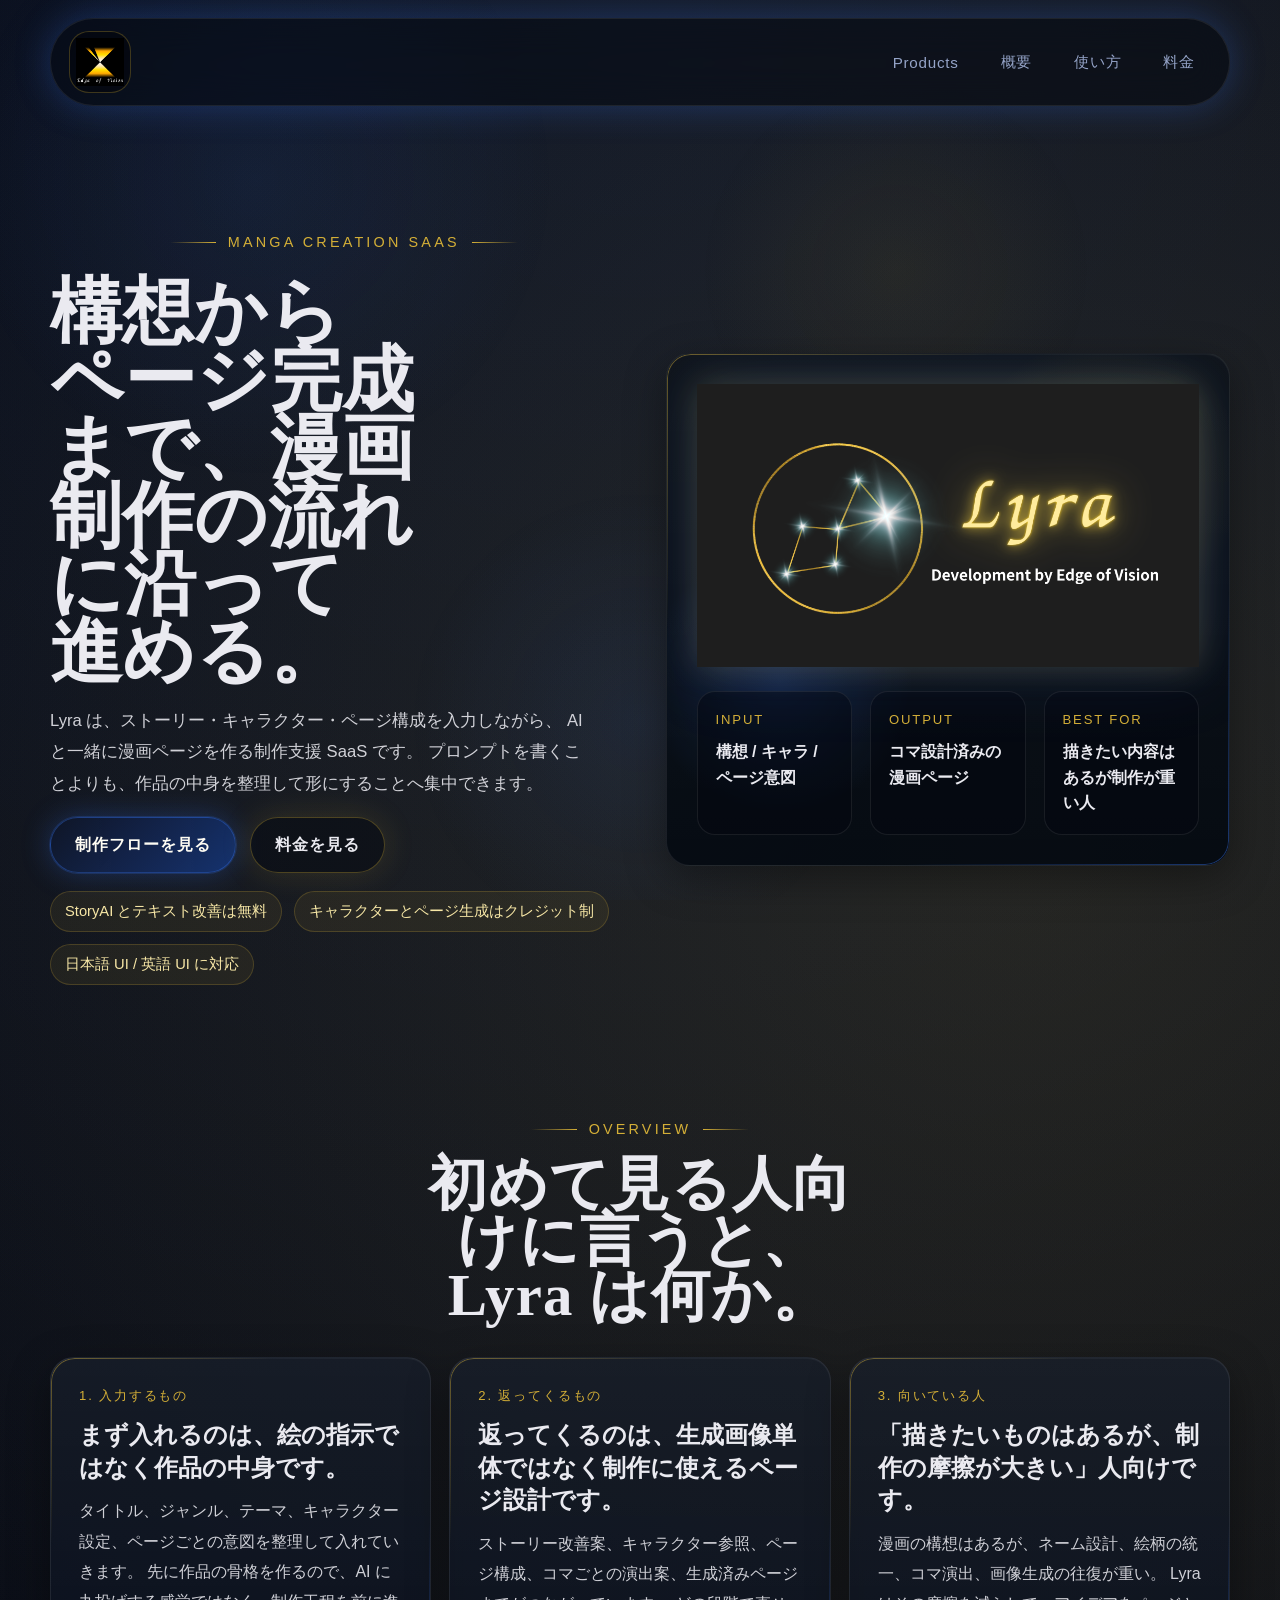
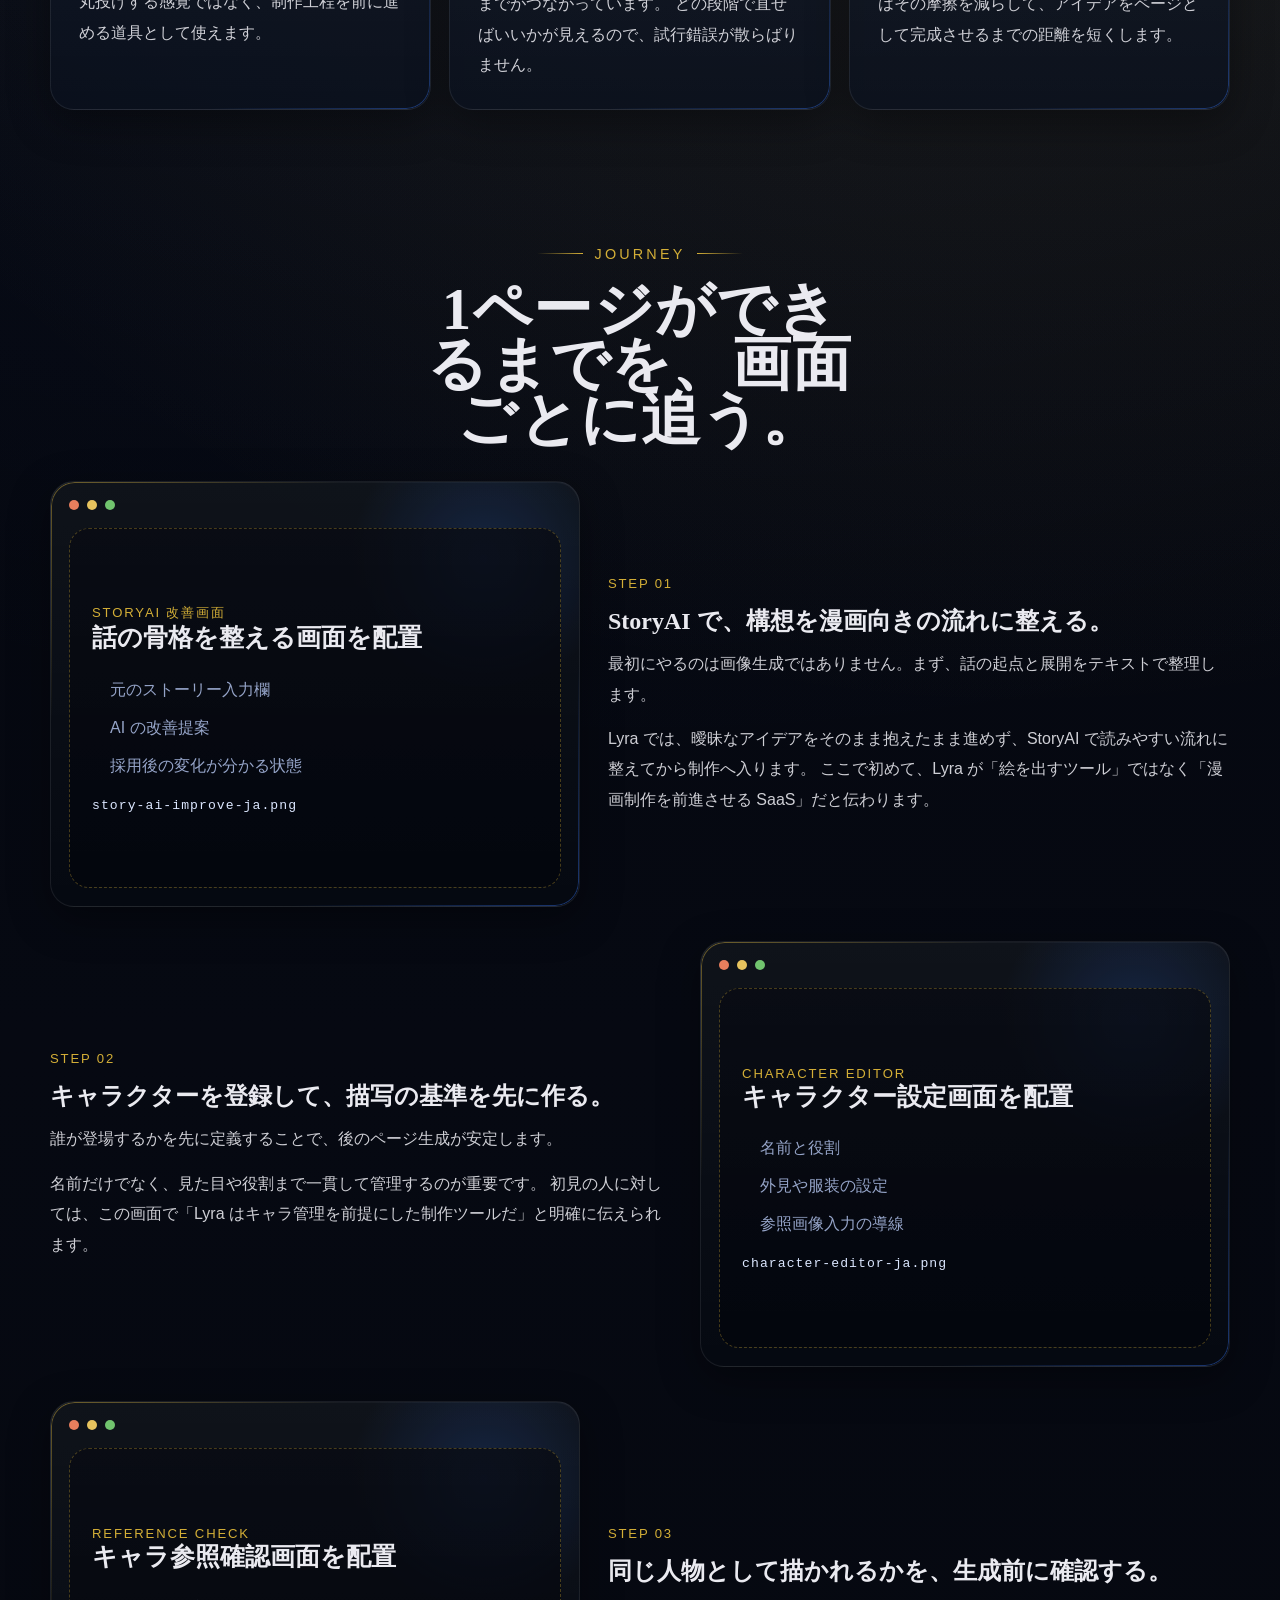
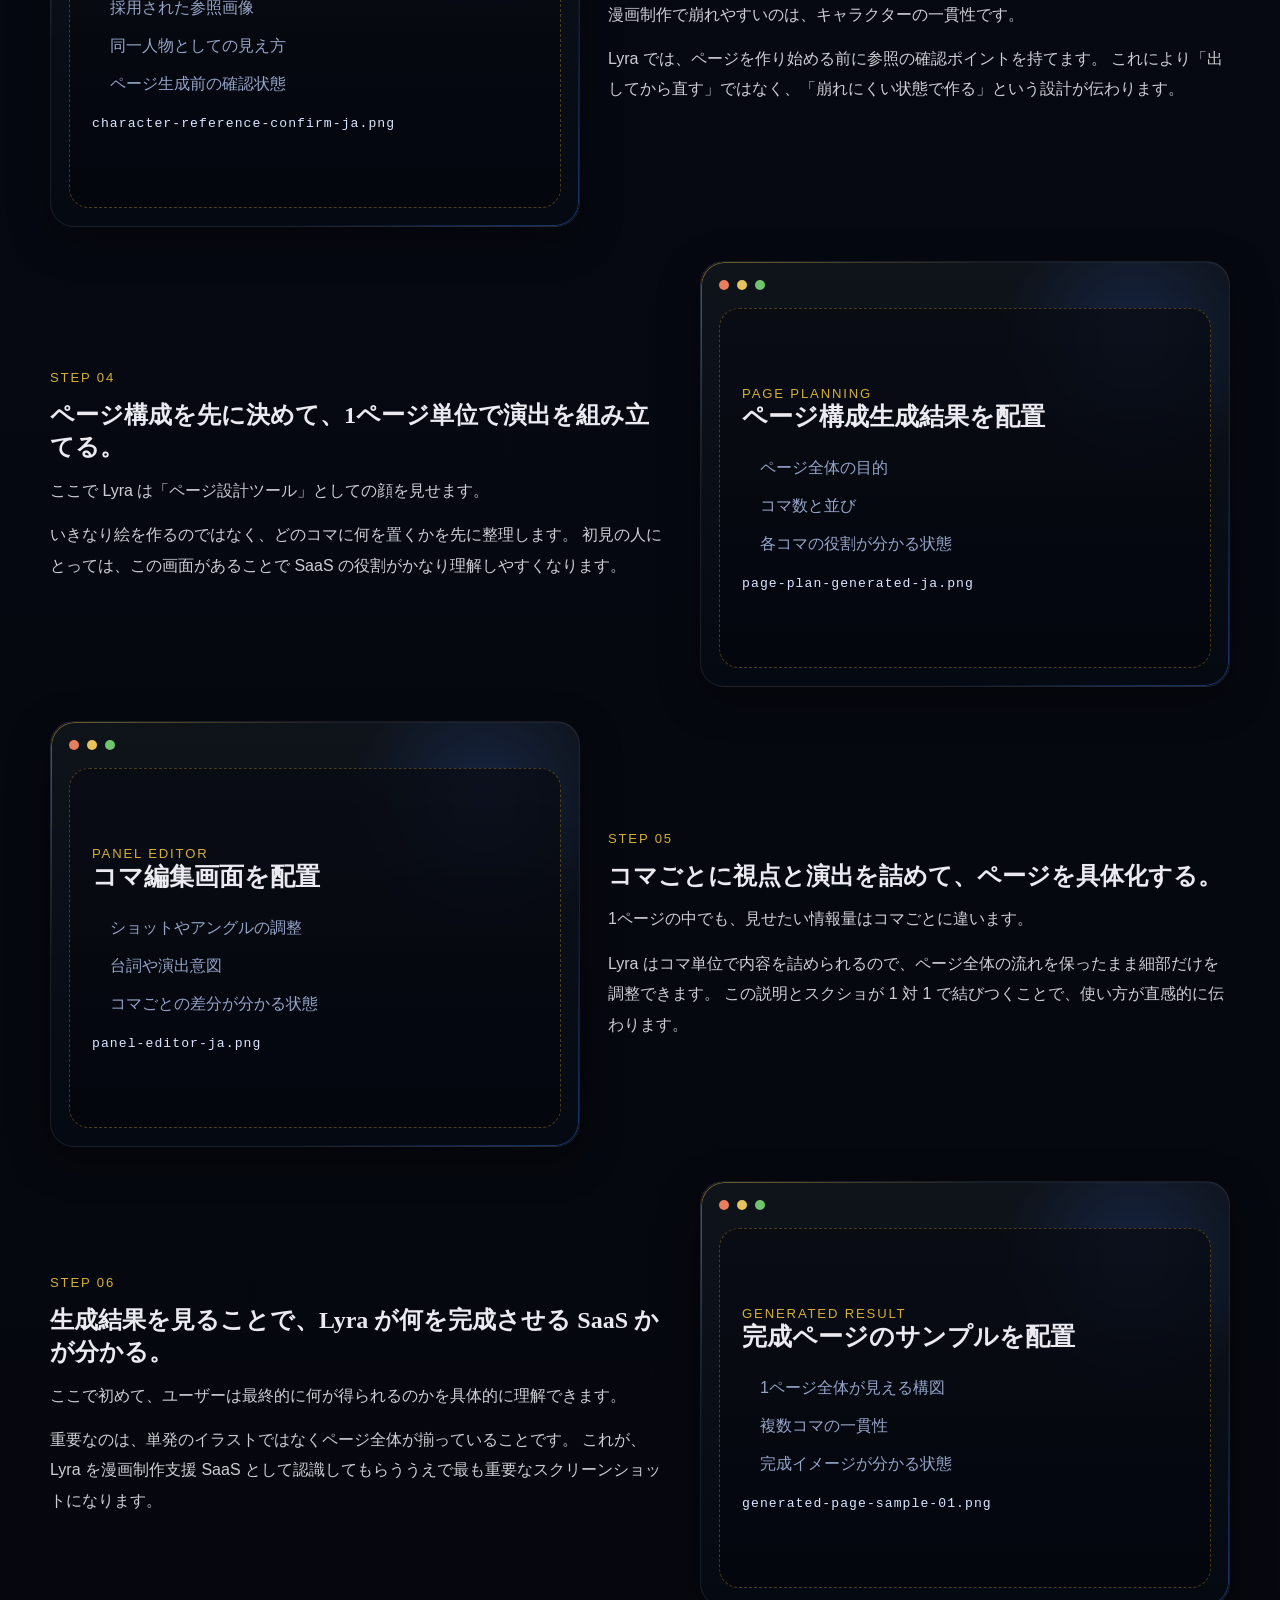
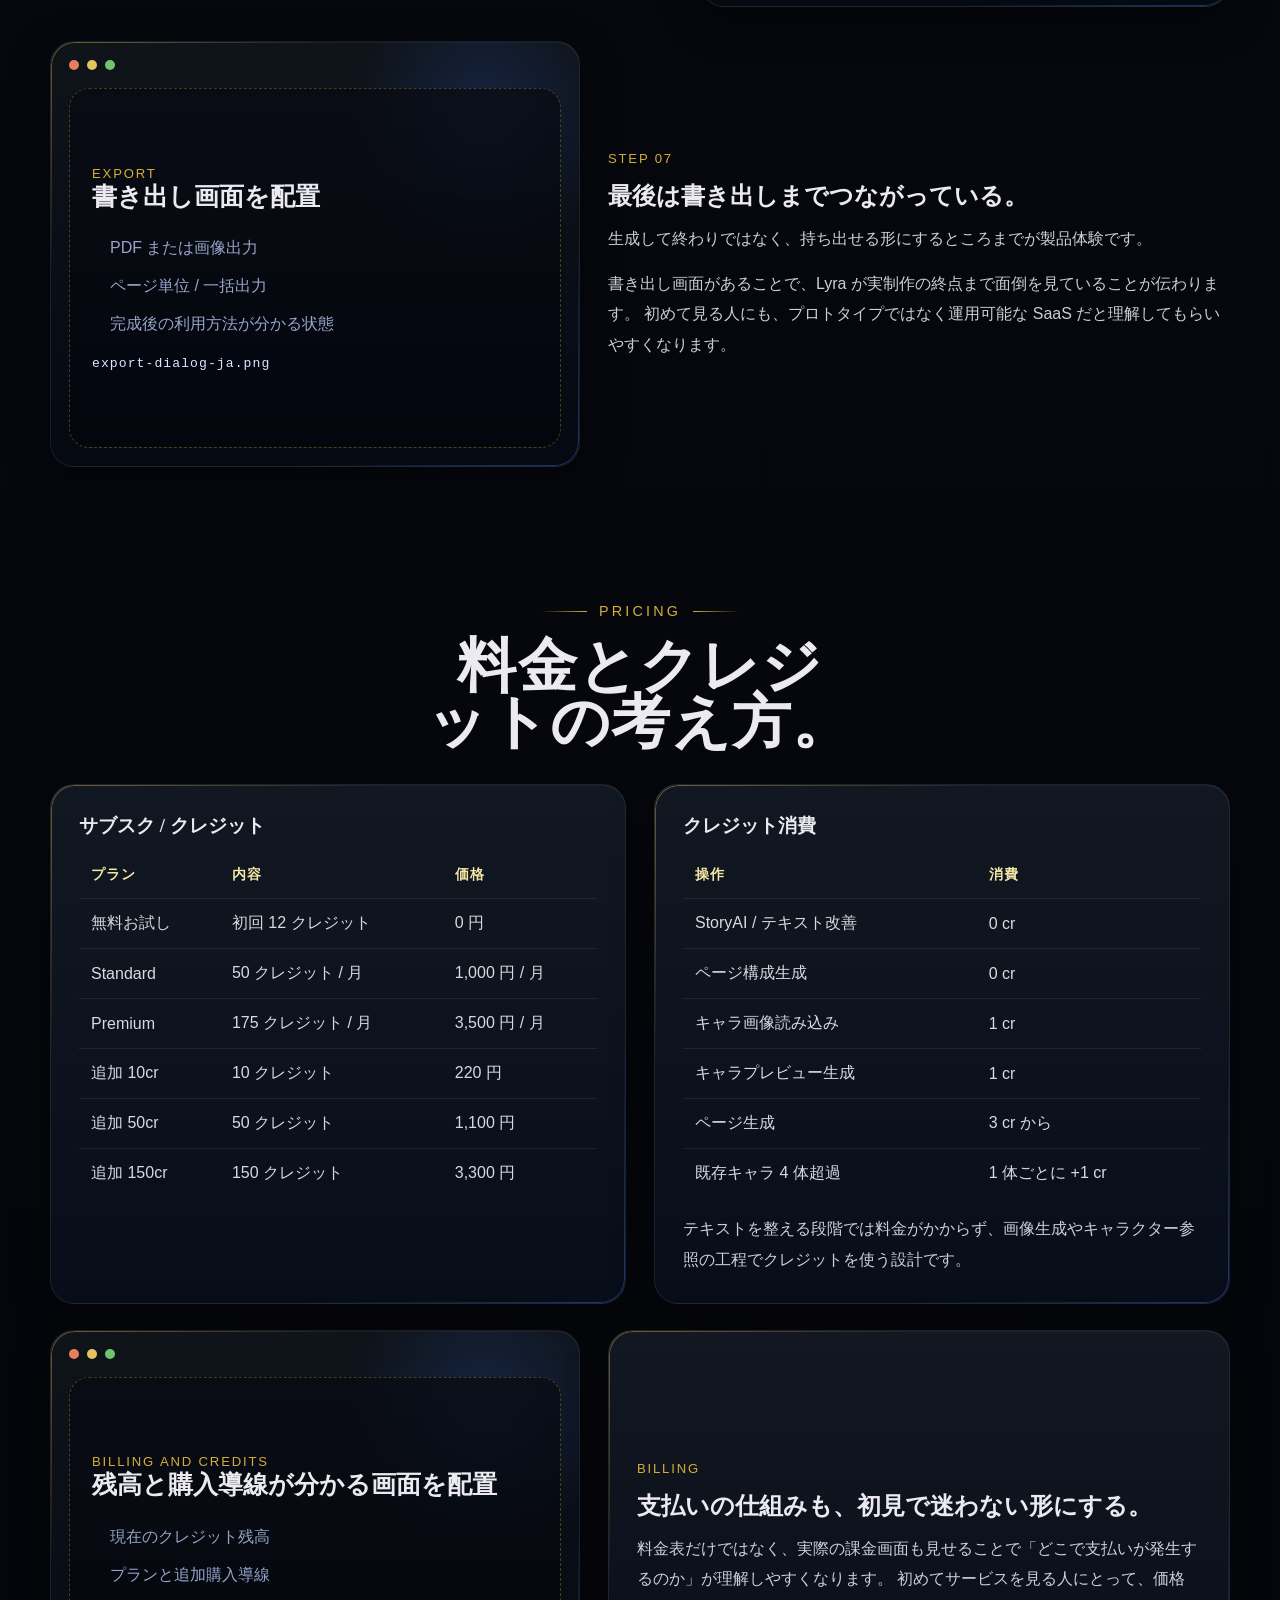
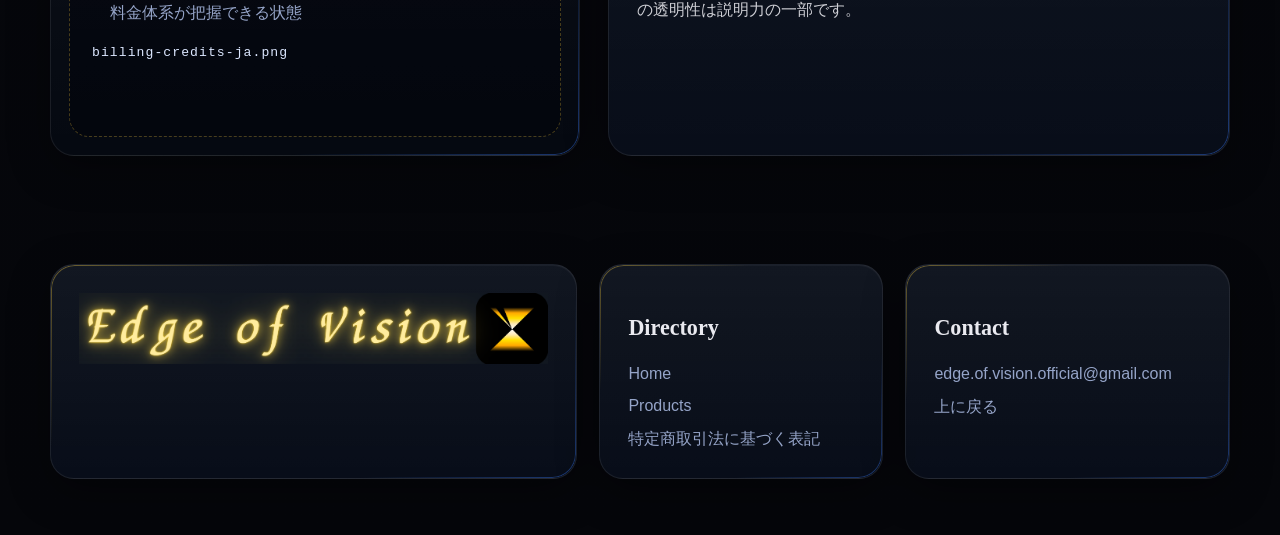
==== commit 95b76417: "Redesign Lyra detail page" ====
--- a/lyra.html
+++ b/lyra.html
@@ -6,7 +6,7 @@
   <title>Lyra | Edge of Vision</title>
   <meta
     name="description"
-    content="Lyra は、ストーリー・キャラクター・ページ構成を整理しながら、AI と一緒に漫画ページを作る制作支援ツールです。"
+    content="Lyraは、ストーリー・キャラクター・ページ構成を入力しながら、AIと一緒に漫画ページを制作するための支援SaaSです。"
   >
   <link rel="icon" href="pictures/logo.png">
   <link rel="stylesheet" href="styles.css">
@@ -14,18 +14,17 @@
 <body class="lyra-page">
   <div class="site-chrome"></div>
 
-  <header class="site-header legal-header" id="top">
+  <header class="site-header legal-header lyra-site-header" id="top">
     <a class="brand-mark" href="index.html#home" aria-label="Edge of Vision home">
       <img src="pictures/logo.png" alt="Edge of Vision logo">
     </a>
 
     <div class="header-actions">
-      <nav class="site-nav" aria-label="Primary">
-        <a href="index.html#home">ホーム</a>
-        <a href="#features">機能</a>
+      <nav class="lyra-nav" aria-label="Lyra page">
+        <a href="index.html#products">Products</a>
+        <a href="#overview">概要</a>
+        <a href="#journey">使い方</a>
         <a href="#pricing">料金</a>
-        <a href="#screenshots">スクショ</a>
-        <a href="index.html#contact">連絡先</a>
       </nav>
     </div>
   </header>
@@ -33,116 +32,330 @@
   <main class="lyra-main">
     <section class="lyra-hero">
       <div class="lyra-hero__copy">
-        <p class="section-kicker">Manga Creation</p>
-        <h1>ストーリーから、漫画ページへ。</h1>
+        <p class="section-kicker">Manga Creation SaaS</p>
+        <h1>構想からページ完成まで、漫画制作の流れに沿って進める。</h1>
         <p class="lyra-hero__body">
-          Lyra は、作品設定・キャラクター・話の流れを整理しながら、
-          ページ骨格と漫画画像を生成できる制作支援ツールです。
-          プロンプトを書くより、作品の中身を整理して漫画化することに集中できます。
+          Lyra は、ストーリー・キャラクター・ページ構成を入力しながら、
+          AI と一緒に漫画ページを作る制作支援 SaaS です。
+          プロンプトを書くことよりも、作品の中身を整理して形にすることへ集中できます。
         </p>
+
         <div class="lyra-hero__actions">
-          <a class="button button--primary" href="#screenshots">必要なスクショを見る</a>
+          <a class="button button--primary" href="#journey">制作フローを見る</a>
           <a class="button button--secondary" href="#pricing">料金を見る</a>
         </div>
+
         <ul class="lyra-pills" aria-label="Lyra highlights">
-          <li>日本語・英語制作対応</li>
-          <li>テキスト AI は無料</li>
-          <li>画像生成はクレジット制</li>
+          <li>StoryAI とテキスト改善は無料</li>
+          <li>キャラクターとページ生成はクレジット制</li>
+          <li>日本語 UI / 英語 UI に対応</li>
         </ul>
       </div>
 
       <div class="lyra-hero__visual">
-        <div class="lyra-mark">
-          <img class="lyra-mark__icon" src="logo.png" alt="Lyra logo">
-          <div class="lyra-mark__text">
-            <p class="lyra-mark__name">Lyra</p>
-            <p class="lyra-mark__sub">Development by Edge of Vision</p>
+        <div class="lyra-hero__visual-card">
+          <img class="lyra-wordmark" src="段落テキスト.png" alt="Lyra Development by Edge of Vision">
+
+          <div class="lyra-stat-grid" aria-label="Lyra summary">
+            <div class="lyra-stat">
+              <span>Input</span>
+              <strong>構想 / キャラ / ページ意図</strong>
+            </div>
+            <div class="lyra-stat">
+              <span>Output</span>
+              <strong>コマ設計済みの漫画ページ</strong>
+            </div>
+            <div class="lyra-stat">
+              <span>Best For</span>
+              <strong>描きたい内容はあるが制作が重い人</strong>
+            </div>
           </div>
         </div>
       </div>
     </section>
 
-    <section class="lyra-section" id="features">
+    <section class="lyra-section" id="overview">
       <div class="section-heading">
-        <p class="section-kicker">Workflow</p>
-        <h2>制作の流れに沿って使える。</h2>
-      </div>
-
-      <div class="lyra-grid lyra-grid--three">
-        <article class="lyra-card">
-          <span class="lyra-card__step">01</span>
-          <h3>作品を作る</h3>
-          <p>タイトル、ジャンル、世界観、テーマ、章と話を整理して作品全体を管理します。</p>
-        </article>
-        <article class="lyra-card">
-          <span class="lyra-card__step">02</span>
-          <h3>StoryAI で整える</h3>
-          <p>現在の話と他の章の内容を踏まえて、矛盾を抑えながらストーリーを改善します。テキスト AI はクレジットを消費しません。</p>
-        </article>
-        <article class="lyra-card">
-          <span class="lyra-card__step">03</span>
-          <h3>キャラクターを登録する</h3>
-          <p>名前、自由記述、見た目、別名、再現アンカーを設定し、ページ生成で使うリファレンス画像を確定します。</p>
-        </article>
-        <article class="lyra-card">
-          <span class="lyra-card__step">04</span>
-          <h3>ページ骨格を作る</h3>
-          <p>話の内容をページ数へ分散し、各ページの目的、コマ数、連続性メモ、セリフのたたき台をまとめます。</p>
-        </article>
-        <article class="lyra-card">
-          <span class="lyra-card__step">05</span>
-          <h3>コマを編集する</h3>
-          <p>登場人物、構図、ショット、アングル、背景、セリフをページ単位で調整してから生成に進みます。</p>
-        </article>
-        <article class="lyra-card">
-          <span class="lyra-card__step">06</span>
-          <h3>ページ画像を生成する</h3>
-          <p>現在の設定から新規に漫画ページを生成します。生成後は拡大確認し、必要に応じて再生成できます。</p>
+        <p class="section-kicker">Overview</p>
+        <h2>初めて見る人向けに言うと、Lyra は何か。</h2>
+      </div>
+
+      <div class="lyra-summary">
+        <article class="lyra-summary-card">
+          <span class="lyra-summary-card__label">1. 入力するもの</span>
+          <h3>まず入れるのは、絵の指示ではなく作品の中身です。</h3>
+          <p>
+            タイトル、ジャンル、テーマ、キャラクター設定、ページごとの意図を整理して入れていきます。
+            先に作品の骨格を作るので、AI に丸投げする感覚ではなく、制作工程を前に進める道具として使えます。
+          </p>
+        </article>
+
+        <article class="lyra-summary-card">
+          <span class="lyra-summary-card__label">2. 返ってくるもの</span>
+          <h3>返ってくるのは、生成画像単体ではなく制作に使えるページ設計です。</h3>
+          <p>
+            ストーリー改善案、キャラクター参照、ページ構成、コマごとの演出案、生成済みページまでがつながっています。
+            どの段階で直せばいいかが見えるので、試行錯誤が散らばりません。
+          </p>
+        </article>
+
+        <article class="lyra-summary-card">
+          <span class="lyra-summary-card__label">3. 向いている人</span>
+          <h3>「描きたいものはあるが、制作の摩擦が大きい」人向けです。</h3>
+          <p>
+            漫画の構想はあるが、ネーム設計、絵柄の統一、コマ演出、画像生成の往復が重い。
+            Lyra はその摩擦を減らして、アイデアをページとして完成させるまでの距離を短くします。
+          </p>
         </article>
       </div>
     </section>
 
-    <section class="lyra-section">
+    <section class="lyra-section" id="journey">
       <div class="section-heading">
-        <p class="section-kicker">Use Case</p>
-        <h2>はじめての使い方。</h2>
-      </div>
-
-      <div class="lyra-checklist">
-        <div class="lyra-checklist__column">
-          <ol>
-            <li>作品を作成する</li>
-            <li>章と話を作成する</li>
-            <li>ストーリーを入力する</li>
-            <li>キャラを作成する</li>
-            <li>リファレンス画像を確定する</li>
-          </ol>
-        </div>
-        <div class="lyra-checklist__column">
-          <ol start="6">
-            <li>ページ骨格を生成する</li>
-            <li>コマ内容を調整する</li>
-            <li>ページ画像を生成する</li>
-            <li>必要に応じて再生成する</li>
-            <li>PDF または画像で保存する</li>
-          </ol>
-        </div>
+        <p class="section-kicker">Journey</p>
+        <h2>1ページができるまでを、画面ごとに追う。</h2>
+      </div>
+
+      <div class="lyra-flow-list">
+        <article class="lyra-flow">
+          <div class="lyra-frame" aria-label="StoryAI screenshot placeholder">
+            <div class="lyra-frame__topbar">
+              <span></span>
+              <span></span>
+              <span></span>
+            </div>
+            <div class="lyra-frame__body">
+              <p class="lyra-frame__eyebrow">StoryAI 改善画面</p>
+              <h3 class="lyra-frame__title">話の骨格を整える画面を配置</h3>
+              <ul class="lyra-frame__points">
+                <li>元のストーリー入力欄</li>
+                <li>AI の改善提案</li>
+                <li>採用後の変化が分かる状態</li>
+              </ul>
+              <p class="lyra-frame__file">story-ai-improve-ja.png</p>
+            </div>
+          </div>
+
+          <div class="lyra-flow__copy">
+            <span class="lyra-step">Step 01</span>
+            <h3>StoryAI で、構想を漫画向きの流れに整える。</h3>
+            <p class="lyra-flow__lead">
+              最初にやるのは画像生成ではありません。まず、話の起点と展開をテキストで整理します。
+            </p>
+            <p>
+              Lyra では、曖昧なアイデアをそのまま抱えたまま進めず、StoryAI で読みやすい流れに整えてから制作へ入ります。
+              ここで初めて、Lyra が「絵を出すツール」ではなく「漫画制作を前進させる SaaS」だと伝わります。
+            </p>
+          </div>
+        </article>
+
+        <article class="lyra-flow lyra-flow--reverse">
+          <div class="lyra-frame" aria-label="Character editor screenshot placeholder">
+            <div class="lyra-frame__topbar">
+              <span></span>
+              <span></span>
+              <span></span>
+            </div>
+            <div class="lyra-frame__body">
+              <p class="lyra-frame__eyebrow">Character editor</p>
+              <h3 class="lyra-frame__title">キャラクター設定画面を配置</h3>
+              <ul class="lyra-frame__points">
+                <li>名前と役割</li>
+                <li>外見や服装の設定</li>
+                <li>参照画像入力の導線</li>
+              </ul>
+              <p class="lyra-frame__file">character-editor-ja.png</p>
+            </div>
+          </div>
+
+          <div class="lyra-flow__copy">
+            <span class="lyra-step">Step 02</span>
+            <h3>キャラクターを登録して、描写の基準を先に作る。</h3>
+            <p class="lyra-flow__lead">
+              誰が登場するかを先に定義することで、後のページ生成が安定します。
+            </p>
+            <p>
+              名前だけでなく、見た目や役割まで一貫して管理するのが重要です。
+              初見の人に対しては、この画面で「Lyra はキャラ管理を前提にした制作ツールだ」と明確に伝えられます。
+            </p>
+          </div>
+        </article>
+
+        <article class="lyra-flow">
+          <div class="lyra-frame" aria-label="Character reference screenshot placeholder">
+            <div class="lyra-frame__topbar">
+              <span></span>
+              <span></span>
+              <span></span>
+            </div>
+            <div class="lyra-frame__body">
+              <p class="lyra-frame__eyebrow">Reference check</p>
+              <h3 class="lyra-frame__title">キャラ参照確認画面を配置</h3>
+              <ul class="lyra-frame__points">
+                <li>採用された参照画像</li>
+                <li>同一人物としての見え方</li>
+                <li>ページ生成前の確認状態</li>
+              </ul>
+              <p class="lyra-frame__file">character-reference-confirm-ja.png</p>
+            </div>
+          </div>
+
+          <div class="lyra-flow__copy">
+            <span class="lyra-step">Step 03</span>
+            <h3>同じ人物として描かれるかを、生成前に確認する。</h3>
+            <p class="lyra-flow__lead">
+              漫画制作で崩れやすいのは、キャラクターの一貫性です。
+            </p>
+            <p>
+              Lyra では、ページを作り始める前に参照の確認ポイントを持てます。
+              これにより「出してから直す」ではなく、「崩れにくい状態で作る」という設計が伝わります。
+            </p>
+          </div>
+        </article>
+
+        <article class="lyra-flow lyra-flow--reverse">
+          <div class="lyra-frame" aria-label="Page plan screenshot placeholder">
+            <div class="lyra-frame__topbar">
+              <span></span>
+              <span></span>
+              <span></span>
+            </div>
+            <div class="lyra-frame__body">
+              <p class="lyra-frame__eyebrow">Page planning</p>
+              <h3 class="lyra-frame__title">ページ構成生成結果を配置</h3>
+              <ul class="lyra-frame__points">
+                <li>ページ全体の目的</li>
+                <li>コマ数と並び</li>
+                <li>各コマの役割が分かる状態</li>
+              </ul>
+              <p class="lyra-frame__file">page-plan-generated-ja.png</p>
+            </div>
+          </div>
+
+          <div class="lyra-flow__copy">
+            <span class="lyra-step">Step 04</span>
+            <h3>ページ構成を先に決めて、1ページ単位で演出を組み立てる。</h3>
+            <p class="lyra-flow__lead">
+              ここで Lyra は「ページ設計ツール」としての顔を見せます。
+            </p>
+            <p>
+              いきなり絵を作るのではなく、どのコマに何を置くかを先に整理します。
+              初見の人にとっては、この画面があることで SaaS の役割がかなり理解しやすくなります。
+            </p>
+          </div>
+        </article>
+
+        <article class="lyra-flow">
+          <div class="lyra-frame" aria-label="Panel editor screenshot placeholder">
+            <div class="lyra-frame__topbar">
+              <span></span>
+              <span></span>
+              <span></span>
+            </div>
+            <div class="lyra-frame__body">
+              <p class="lyra-frame__eyebrow">Panel editor</p>
+              <h3 class="lyra-frame__title">コマ編集画面を配置</h3>
+              <ul class="lyra-frame__points">
+                <li>ショットやアングルの調整</li>
+                <li>台詞や演出意図</li>
+                <li>コマごとの差分が分かる状態</li>
+              </ul>
+              <p class="lyra-frame__file">panel-editor-ja.png</p>
+            </div>
+          </div>
+
+          <div class="lyra-flow__copy">
+            <span class="lyra-step">Step 05</span>
+            <h3>コマごとに視点と演出を詰めて、ページを具体化する。</h3>
+            <p class="lyra-flow__lead">
+              1ページの中でも、見せたい情報量はコマごとに違います。
+            </p>
+            <p>
+              Lyra はコマ単位で内容を詰められるので、ページ全体の流れを保ったまま細部だけを調整できます。
+              この説明とスクショが 1 対 1 で結びつくことで、使い方が直感的に伝わります。
+            </p>
+          </div>
+        </article>
+
+        <article class="lyra-flow lyra-flow--reverse">
+          <div class="lyra-frame" aria-label="Generated page screenshot placeholder">
+            <div class="lyra-frame__topbar">
+              <span></span>
+              <span></span>
+              <span></span>
+            </div>
+            <div class="lyra-frame__body">
+              <p class="lyra-frame__eyebrow">Generated result</p>
+              <h3 class="lyra-frame__title">完成ページのサンプルを配置</h3>
+              <ul class="lyra-frame__points">
+                <li>1ページ全体が見える構図</li>
+                <li>複数コマの一貫性</li>
+                <li>完成イメージが分かる状態</li>
+              </ul>
+              <p class="lyra-frame__file">generated-page-sample-01.png</p>
+            </div>
+          </div>
+
+          <div class="lyra-flow__copy">
+            <span class="lyra-step">Step 06</span>
+            <h3>生成結果を見ることで、Lyra が何を完成させる SaaS かが分かる。</h3>
+            <p class="lyra-flow__lead">
+              ここで初めて、ユーザーは最終的に何が得られるのかを具体的に理解できます。
+            </p>
+            <p>
+              重要なのは、単発のイラストではなくページ全体が揃っていることです。
+              これが、Lyra を漫画制作支援 SaaS として認識してもらううえで最も重要なスクリーンショットになります。
+            </p>
+          </div>
+        </article>
+
+        <article class="lyra-flow">
+          <div class="lyra-frame" aria-label="Export screenshot placeholder">
+            <div class="lyra-frame__topbar">
+              <span></span>
+              <span></span>
+              <span></span>
+            </div>
+            <div class="lyra-frame__body">
+              <p class="lyra-frame__eyebrow">Export</p>
+              <h3 class="lyra-frame__title">書き出し画面を配置</h3>
+              <ul class="lyra-frame__points">
+                <li>PDF または画像出力</li>
+                <li>ページ単位 / 一括出力</li>
+                <li>完成後の利用方法が分かる状態</li>
+              </ul>
+              <p class="lyra-frame__file">export-dialog-ja.png</p>
+            </div>
+          </div>
+
+          <div class="lyra-flow__copy">
+            <span class="lyra-step">Step 07</span>
+            <h3>最後は書き出しまでつながっている。</h3>
+            <p class="lyra-flow__lead">
+              生成して終わりではなく、持ち出せる形にするところまでが製品体験です。
+            </p>
+            <p>
+              書き出し画面があることで、Lyra が実制作の終点まで面倒を見ていることが伝わります。
+              初めて見る人にも、プロトタイプではなく運用可能な SaaS だと理解してもらいやすくなります。
+            </p>
+          </div>
+        </article>
       </div>
     </section>
 
     <section class="lyra-section" id="pricing">
       <div class="section-heading">
         <p class="section-kicker">Pricing</p>
-        <h2>料金とクレジット。</h2>
+        <h2>料金とクレジットの考え方。</h2>
       </div>
 
       <div class="lyra-pricing">
         <article class="lyra-table-card">
-          <h3>サブスク / 単発</h3>
+          <h3>サブスク / クレジット</h3>
           <table class="lyra-table">
             <thead>
               <tr>
-                <th>区分</th>
+                <th>プラン</th>
                 <th>内容</th>
                 <th>価格</th>
               </tr>
@@ -155,26 +368,26 @@
               </tr>
               <tr>
                 <td>Standard</td>
-                <td>50 クレジット/月</td>
-                <td>1,000 円/月</td>
+                <td>50 クレジット / 月</td>
+                <td>1,000 円 / 月</td>
               </tr>
               <tr>
                 <td>Premium</td>
-                <td>175 クレジット/月</td>
-                <td>3,500 円/月</td>
-              </tr>
-              <tr>
-                <td>単発 10cr</td>
+                <td>175 クレジット / 月</td>
+                <td>3,500 円 / 月</td>
+              </tr>
+              <tr>
+                <td>追加 10cr</td>
                 <td>10 クレジット</td>
                 <td>220 円</td>
               </tr>
               <tr>
-                <td>単発 50cr</td>
+                <td>追加 50cr</td>
                 <td>50 クレジット</td>
                 <td>1,100 円</td>
               </tr>
               <tr>
-                <td>単発 150cr</td>
+                <td>追加 150cr</td>
                 <td>150 クレジット</td>
                 <td>3,300 円</td>
               </tr>
@@ -197,11 +410,11 @@
                 <td>0 cr</td>
               </tr>
               <tr>
-                <td>ページ骨格生成</td>
+                <td>ページ構成生成</td>
                 <td>0 cr</td>
               </tr>
               <tr>
-                <td>キャラ画像取り込み</td>
+                <td>キャラ画像読み込み</td>
                 <td>1 cr</td>
               </tr>
               <tr>
@@ -209,113 +422,48 @@
                 <td>1 cr</td>
               </tr>
               <tr>
-                <td>ページ画像生成</td>
+                <td>ページ生成</td>
                 <td>3 cr から</td>
               </tr>
               <tr>
-                <td>参照キャラ 4 体目以降</td>
+                <td>既存キャラ 4 体超過</td>
                 <td>1 体ごとに +1 cr</td>
               </tr>
             </tbody>
           </table>
-          <p class="lyra-note">料金・クレジット消費はリリース時点の想定です。変更する場合があります。</p>
-        </article>
-      </div>
-    </section>
-
-    <section class="lyra-section" id="screenshots">
-      <div class="section-heading">
-        <p class="section-kicker">Shots</p>
-        <h2>必要な Lyra スクリーンショット。</h2>
-      </div>
-
-      <div class="lyra-grid lyra-grid--two">
-        <article class="lyra-shot">
-          <h3>1. ヒーロー画像</h3>
-          <p>制作コンソール全体。左に作品 / ストーリー、中央に編集画面、右にジョブやクレジットが見える構図。</p>
-          <p class="lyra-shot__file">推奨: <code>hero-console-ja.png</code></p>
-        </article>
-        <article class="lyra-shot">
-          <h3>2. ストーリー入力画面</h3>
-          <p>分割入力または全体入力の切替、StoryAI 指示欄、改善結果が見える状態。</p>
-          <p class="lyra-shot__file">推奨: <code>story-ai-improve-ja.png</code></p>
-        </article>
-        <article class="lyra-shot">
-          <h3>3. キャラクター編集画面</h3>
-          <p>名前、自由記述、GUI 項目、別名、再現アンカーが見える状態。</p>
-          <p class="lyra-shot__file">推奨: <code>character-editor-ja.png</code></p>
-        </article>
-        <article class="lyra-shot">
-          <h3>4. キャラリファレンス画面</h3>
-          <p>生成プレビューと確定済みリファレンス画像が並んで見える状態。</p>
-          <p class="lyra-shot__file">推奨: <code>character-reference-confirm-ja.png</code></p>
-        </article>
-        <article class="lyra-shot">
-          <h3>5. ページ骨格生成後</h3>
-          <p>複数ページと各コマの状況、登場人物、構図、セリフが自動入力されている状態。</p>
-          <p class="lyra-shot__file">推奨: <code>page-plan-generated-ja.png</code></p>
-        </article>
-        <article class="lyra-shot">
-          <h3>6. コマ編集画面</h3>
-          <p>登場人物、構図、ショット、アングル、背景、セリフを調整している状態。</p>
-          <p class="lyra-shot__file">推奨: <code>panel-editor-ja.png</code></p>
-        </article>
-        <article class="lyra-shot">
-          <h3>7. 生成済みページ画像</h3>
-          <p>完成に近い漫画ページ 1 枚。セリフが読めて、ページ全体が見えるもの。</p>
-          <p class="lyra-shot__file">推奨: <code>generated-page-sample-01.png</code></p>
-        </article>
-        <article class="lyra-shot">
-          <h3>8. エクスポート画面</h3>
-          <p>PDF / 画像、選択保存 / 一括保存の UI が見える状態。</p>
-          <p class="lyra-shot__file">推奨: <code>export-dialog-ja.png</code></p>
-        </article>
-        <article class="lyra-shot">
-          <h3>9. 料金・クレジット画面</h3>
-          <p>残高、購入導線、サブスク / 単発購入導線が分かる状態。</p>
-          <p class="lyra-shot__file">推奨: <code>billing-credits-ja.png</code></p>
-        </article>
-      </div>
-
-      <div class="lyra-callout">
-        <h3>撮影ルール</h3>
-        <ul>
-          <li>架空の作品、架空のキャラクターで撮影する</li>
-          <li>ユーザー名、メールアドレス、内部 ID、エラー詳細は映さない</li>
-          <li>fallback preview、failed job、localhost 表示は使わない</li>
-          <li>日本語 UI を基本にし、英語 UI は比較用ショットだけにする</li>
-          <li>横長 16:9、縦長 4:5、スマホ用 9:16 を用意する</li>
-        </ul>
-      </div>
-    </section>
-
-    <section class="lyra-section">
-      <div class="section-heading">
-        <p class="section-kicker">FAQ</p>
-        <h2>よくある質問。</h2>
-      </div>
-
-      <div class="lyra-faq">
-        <article class="lyra-faq__item">
-          <h3>絵が描けなくても使えますか？</h3>
-          <p>はい。キャラクター設定やストーリーを入力して、AI と一緒に漫画ページを作れます。ただし、良い結果にするにはキャラ設定やコマ内容の確認・修正が必要です。</p>
-        </article>
-        <article class="lyra-faq__item">
-          <h3>プロンプトを書く必要はありますか？</h3>
-          <p>基本的には不要です。Lyra は GUI 入力、ストーリー、キャラリファレンスから内部プロンプトを組み立てます。必要な場合だけ自由記述で補足できます。</p>
-        </article>
-        <article class="lyra-faq__item">
-          <h3>キャラの見た目は安定しますか？</h3>
-          <p>確定済みリファレンス画像を使って安定性を高めます。ただし AI 生成の性質上、完全に同一になることは保証しません。</p>
-        </article>
-        <article class="lyra-faq__item">
-          <h3>生成にはどのくらい時間がかかりますか？</h3>
-          <p>画像生成は時間がかかる処理です。混雑状況やページ内容によって、数十秒から数分かかる場合があります。</p>
-        </article>
-        <article class="lyra-faq__item">
-          <h3>作った画像は保存できますか？</h3>
-          <p>はい。選択ページまたは全ページを、PDF または画像形式で保存できます。</p>
-        </article>
+          <p class="lyra-note">
+            テキストを整える段階では料金がかからず、画像生成やキャラクター参照の工程でクレジットを使う設計です。
+          </p>
+        </article>
+      </div>
+
+      <div class="lyra-billing">
+        <div class="lyra-frame" aria-label="Billing screenshot placeholder">
+          <div class="lyra-frame__topbar">
+            <span></span>
+            <span></span>
+            <span></span>
+          </div>
+          <div class="lyra-frame__body">
+            <p class="lyra-frame__eyebrow">Billing and credits</p>
+            <h3 class="lyra-frame__title">残高と購入導線が分かる画面を配置</h3>
+            <ul class="lyra-frame__points">
+              <li>現在のクレジット残高</li>
+              <li>プランと追加購入導線</li>
+              <li>料金体系が把握できる状態</li>
+            </ul>
+            <p class="lyra-frame__file">billing-credits-ja.png</p>
+          </div>
+        </div>
+
+        <div class="lyra-billing__copy">
+          <span class="lyra-step">Billing</span>
+          <h3>支払いの仕組みも、初見で迷わない形にする。</h3>
+          <p>
+            料金表だけではなく、実際の課金画面も見せることで「どこで支払いが発生するのか」が理解しやすくなります。
+            初めてサービスを見る人にとって、価格の透明性は説明力の一部です。
+          </p>
+        </div>
       </div>
     </section>
   </main>
@@ -326,14 +474,14 @@
     </div>
 
     <div class="footer-column">
-      <h3>サイト</h3>
-      <a href="index.html#home">ホーム</a>
-      <a href="index.html#products">プロダクト</a>
+      <h3>Directory</h3>
+      <a href="index.html#home">Home</a>
+      <a href="index.html#products">Products</a>
       <a href="tokushoho.html">特定商取引法に基づく表記</a>
     </div>
 
     <div class="footer-column">
-      <h3>連絡先</h3>
+      <h3>Contact</h3>
       <a href="mailto:edge.of.vision.official@gmail.com">edge.of.vision.official@gmail.com</a>
       <a href="#top">上に戻る</a>
     </div>
--- a/styles.css
+++ b/styles.css
@@ -1098,14 +1098,47 @@
   padding: 72px 0 108px;
 }
 
+.lyra-site-header .header-actions {
+  margin-left: auto;
+}
+
+.lyra-nav {
+  display: flex;
+  align-items: center;
+  justify-content: flex-end;
+  flex-wrap: wrap;
+  gap: 10px;
+}
+
+.lyra-nav a {
+  padding: 10px 16px;
+  border-radius: 999px;
+  color: var(--muted);
+  font-size: 0.95rem;
+  letter-spacing: 0.05em;
+  transition:
+    color 180ms ease,
+    background-color 180ms ease,
+    box-shadow 180ms ease;
+}
+
+.lyra-nav a:hover,
+.lyra-nav a:focus-visible {
+  color: var(--text);
+  background: rgba(58, 123, 255, 0.12);
+  box-shadow: inset 0 0 0 1px rgba(58, 123, 255, 0.26);
+}
+
 .lyra-hero,
-.lyra-pricing {
-  display: grid;
-  gap: 26px;
+.lyra-pricing,
+.lyra-billing,
+.lyra-flow {
+  display: grid;
+  gap: 28px;
 }
 
 .lyra-hero {
-  grid-template-columns: minmax(0, 1.05fr) minmax(320px, 0.95fr);
+  grid-template-columns: minmax(0, 1.02fr) minmax(340px, 0.98fr);
   align-items: center;
   padding-top: 56px;
 }
@@ -1117,16 +1150,24 @@
 
 .lyra-hero h1 {
   margin: 0;
+  max-width: 11ch;
   font-family: "Yu Mincho", "Hiragino Mincho ProN", "Times New Roman", serif;
-  font-size: clamp(2.5rem, 5.4vw, 5rem);
+  font-size: clamp(2.7rem, 5.6vw, 5.2rem);
   line-height: 0.95;
   text-wrap: balance;
 }
 
-.lyra-hero__body {
-  max-width: 60ch;
+.lyra-hero__body,
+.lyra-summary-card p,
+.lyra-flow__copy p,
+.lyra-note,
+.lyra-billing__copy p {
   color: rgba(234, 234, 240, 0.88);
   line-height: 1.9;
+}
+
+.lyra-hero__body {
+  max-width: 58ch;
   font-size: 1.04rem;
 }
 
@@ -1152,11 +1193,10 @@
 }
 
 .lyra-hero__visual,
-.lyra-card,
+.lyra-summary-card,
 .lyra-table-card,
-.lyra-shot,
-.lyra-callout,
-.lyra-faq__item {
+.lyra-frame,
+.lyra-billing__copy {
   position: relative;
   overflow: hidden;
   border: var(--border);
@@ -1170,11 +1210,10 @@
 }
 
 .lyra-hero__visual::before,
-.lyra-card::before,
+.lyra-summary-card::before,
 .lyra-table-card::before,
-.lyra-shot::before,
-.lyra-callout::before,
-.lyra-faq__item::before {
+.lyra-frame::before,
+.lyra-billing__copy::before {
   content: "";
   position: absolute;
   inset: 0;
@@ -1194,127 +1233,202 @@
 }
 
 .lyra-hero__visual {
-  padding: 32px;
-  background:
-    radial-gradient(circle at 70% 30%, rgba(58, 123, 255, 0.16), transparent 28%),
-    radial-gradient(circle at 24% 58%, rgba(212, 175, 55, 0.12), transparent 22%),
+  padding: 30px;
+  background:
+    radial-gradient(circle at 78% 24%, rgba(212, 175, 55, 0.15), transparent 24%),
+    radial-gradient(circle at 20% 64%, rgba(58, 123, 255, 0.18), transparent 24%),
     linear-gradient(180deg, rgba(255, 255, 255, 0.04), transparent),
     rgba(5, 10, 18, 0.92);
 }
 
-.lyra-mark {
-  display: grid;
-  justify-items: center;
-  gap: 20px;
-}
-
-.lyra-mark__icon {
-  width: min(360px, 100%);
+.lyra-hero__visual-card {
+  display: grid;
+  gap: 24px;
+}
+
+.lyra-wordmark {
+  width: min(620px, 100%);
+  margin: 0 auto;
   filter:
-    drop-shadow(0 0 22px rgba(212, 175, 55, 0.18))
-    drop-shadow(0 0 48px rgba(58, 123, 255, 0.14));
-}
-
-.lyra-mark__text {
-  display: grid;
-  gap: 8px;
-  text-align: center;
-}
-
-.lyra-mark__name {
-  color: #ffe982;
-  font-family: "Yu Mincho", "Hiragino Mincho ProN", "Times New Roman", serif;
-  font-size: clamp(3rem, 8vw, 5.4rem);
-  font-style: italic;
-  line-height: 0.95;
-  text-shadow:
-    0 0 18px rgba(255, 233, 130, 0.45),
-    0 0 42px rgba(212, 175, 55, 0.22);
-}
-
-.lyra-mark__sub {
-  color: rgba(234, 234, 240, 0.82);
-  font-size: 1.06rem;
-  font-weight: 700;
-  letter-spacing: 0.03em;
-}
-
-.lyra-section {
-  padding-top: 136px;
-}
-
-.lyra-grid {
-  display: grid;
-  gap: 22px;
-}
-
-.lyra-grid--three {
+    drop-shadow(0 0 16px rgba(255, 233, 130, 0.18))
+    drop-shadow(0 0 36px rgba(58, 123, 255, 0.14));
+}
+
+.lyra-stat-grid,
+.lyra-summary {
+  display: grid;
+  gap: 18px;
+}
+
+.lyra-stat-grid {
   grid-template-columns: repeat(3, minmax(0, 1fr));
 }
 
-.lyra-grid--two {
-  grid-template-columns: repeat(2, minmax(0, 1fr));
-}
-
-.lyra-card,
-.lyra-table-card,
-.lyra-shot,
-.lyra-callout,
-.lyra-faq__item {
-  padding: 28px;
-}
-
-.lyra-card__step,
-.lyra-shot__file {
+.lyra-stat {
+  padding: 18px;
+  border-radius: var(--radius-md);
+  border: 1px solid rgba(255, 255, 255, 0.08);
+  background: rgba(4, 8, 16, 0.56);
+}
+
+.lyra-stat span,
+.lyra-step,
+.lyra-summary-card__label,
+.lyra-frame__eyebrow,
+.lyra-frame__file {
   display: inline-flex;
-  margin-bottom: 14px;
   color: var(--gold);
   font-size: 0.82rem;
   letter-spacing: 0.14em;
   text-transform: uppercase;
 }
 
-.lyra-card h3,
+.lyra-stat span {
+  margin-bottom: 12px;
+}
+
+.lyra-stat strong {
+  display: block;
+  color: var(--text);
+  line-height: 1.6;
+}
+
+.lyra-section {
+  padding-top: 136px;
+}
+
+.lyra-section .section-heading h2 {
+  max-width: 20ch;
+  font-size: clamp(2.1rem, 4.6vw, 4rem);
+}
+
+.lyra-summary {
+  grid-template-columns: repeat(3, minmax(0, 1fr));
+}
+
+.lyra-summary-card,
+.lyra-table-card,
+.lyra-billing__copy {
+  padding: 28px;
+}
+
+.lyra-summary-card__label,
+.lyra-step {
+  margin-bottom: 14px;
+}
+
+.lyra-summary-card h3,
+.lyra-flow__copy h3,
 .lyra-table-card h3,
-.lyra-shot h3,
-.lyra-callout h3,
-.lyra-faq__item h3 {
+.lyra-billing__copy h3,
+.lyra-frame__title {
   margin: 0 0 12px;
   font-family: "Yu Mincho", "Hiragino Mincho ProN", "Times New Roman", serif;
-  font-size: 1.4rem;
-}
-
-.lyra-card p,
-.lyra-shot p,
-.lyra-callout li,
-.lyra-faq__item p,
-.lyra-note {
+}
+
+.lyra-summary-card h3,
+.lyra-flow__copy h3,
+.lyra-billing__copy h3 {
+  font-size: 1.5rem;
+  line-height: 1.35;
+}
+
+.lyra-flow-list {
+  display: grid;
+  gap: 34px;
+}
+
+.lyra-flow {
+  grid-template-columns: minmax(300px, 0.92fr) minmax(0, 1.08fr);
+  align-items: center;
+}
+
+.lyra-flow--reverse {
+  grid-template-columns: minmax(0, 1.08fr) minmax(300px, 0.92fr);
+}
+
+.lyra-flow--reverse .lyra-frame {
+  order: 2;
+}
+
+.lyra-flow--reverse .lyra-flow__copy {
+  order: 1;
+}
+
+.lyra-frame {
+  min-height: 100%;
+  padding: 18px;
+  background:
+    radial-gradient(circle at 82% 18%, rgba(58, 123, 255, 0.18), transparent 24%),
+    linear-gradient(180deg, rgba(255, 255, 255, 0.04), transparent),
+    rgba(6, 10, 18, 0.9);
+}
+
+.lyra-frame__topbar {
+  display: flex;
+  gap: 8px;
+  margin-bottom: 18px;
+}
+
+.lyra-frame__topbar span {
+  width: 10px;
+  height: 10px;
+  border-radius: 999px;
+  background: rgba(255, 255, 255, 0.24);
+}
+
+.lyra-frame__topbar span:first-child {
+  background: rgba(255, 138, 101, 0.9);
+}
+
+.lyra-frame__topbar span:nth-child(2) {
+  background: rgba(255, 214, 102, 0.9);
+}
+
+.lyra-frame__topbar span:nth-child(3) {
+  background: rgba(125, 216, 120, 0.9);
+}
+
+.lyra-frame__body {
+  display: grid;
+  align-content: center;
+  min-height: 360px;
+  padding: 22px;
+  border-radius: 20px;
+  border: 1px dashed rgba(212, 175, 55, 0.32);
+  background:
+    linear-gradient(180deg, rgba(255, 255, 255, 0.02), transparent),
+    rgba(3, 6, 13, 0.78);
+}
+
+.lyra-frame__title {
+  font-size: 1.55rem;
+  line-height: 1.28;
+}
+
+.lyra-frame__points {
+  display: grid;
+  gap: 10px;
+  margin: 10px 0 18px;
+  padding-left: 18px;
   color: var(--muted);
-  line-height: 1.85;
-}
-
-.lyra-checklist {
-  display: grid;
-  grid-template-columns: repeat(2, minmax(0, 1fr));
-  gap: 22px;
-}
-
-.lyra-checklist__column {
-  position: relative;
-  overflow: hidden;
-  padding: 28px;
-  border: var(--border);
-  border-radius: var(--radius-lg);
-  background:
-    linear-gradient(180deg, rgba(255, 255, 255, 0.03), transparent),
-    rgba(4, 8, 16, 0.88);
-}
-
-.lyra-checklist__column ol {
-  margin: 0;
-  padding-left: 24px;
-  color: rgba(234, 234, 240, 0.92);
-  line-height: 2;
+  line-height: 1.75;
+}
+
+.lyra-frame__file {
+  color: #dce7ff;
+  font-family: "Cascadia Mono", "Consolas", monospace;
+  letter-spacing: 0.08em;
+  text-transform: none;
+}
+
+.lyra-flow__copy {
+  padding: 10px 0;
+}
+
+.lyra-flow__lead {
+  margin-bottom: 14px;
+  color: var(--text);
 }
 
 .lyra-pricing {
@@ -1348,23 +1462,14 @@
   margin-top: 16px;
 }
 
-.lyra-shot code {
-  color: #dce7ff;
-  font-family: "Cascadia Mono", "Consolas", monospace;
-}
-
-.lyra-callout ul {
-  display: grid;
-  gap: 10px;
-  margin: 0;
-  padding-left: 18px;
-}
-
-.lyra-faq {
-  display: grid;
-  gap: 18px;
-  max-width: 980px;
-  margin: 0 auto;
+.lyra-billing {
+  grid-template-columns: minmax(300px, 0.92fr) minmax(0, 1.08fr);
+  margin-top: 26px;
+}
+
+.lyra-billing__copy {
+  display: grid;
+  align-content: center;
 }
 
 body[data-language="ja"] .site-nav a,
@@ -1410,16 +1515,29 @@
   .technology__layout,
   .founder__profile,
   .lyra-hero,
-  .lyra-checklist,
   .lyra-pricing,
+  .lyra-billing,
   .site-footer {
     grid-template-columns: 1fr;
   }
 
   .hero__signal-grid,
-  .lyra-grid--three,
-  .lyra-grid--two,
+  .lyra-summary,
   .product-grid {
+    grid-template-columns: 1fr;
+  }
+
+  .lyra-flow,
+  .lyra-flow--reverse {
+    grid-template-columns: 1fr;
+  }
+
+  .lyra-flow--reverse .lyra-frame,
+  .lyra-flow--reverse .lyra-flow__copy {
+    order: initial;
+  }
+
+  .lyra-stat-grid {
     grid-template-columns: 1fr;
   }
 
@@ -1555,12 +1673,9 @@
   .founder__photo-panel,
   .founder__bio,
   .legal-card,
-  .lyra-card,
   .lyra-table-card,
-  .lyra-shot,
-  .lyra-callout,
-  .lyra-faq__item,
-  .lyra-checklist__column,
+  .lyra-summary-card,
+  .lyra-billing__copy,
   .lyra-hero__visual,
   .tech-panel,
   .cta__panel,
@@ -1593,6 +1708,19 @@
 
   .lyra-table {
     font-size: 0.95rem;
+  }
+
+  .lyra-frame {
+    padding: 14px;
+  }
+
+  .lyra-frame__body {
+    min-height: 300px;
+    padding: 18px;
+  }
+
+  .lyra-nav {
+    justify-content: center;
   }
 
   .orbital-node {
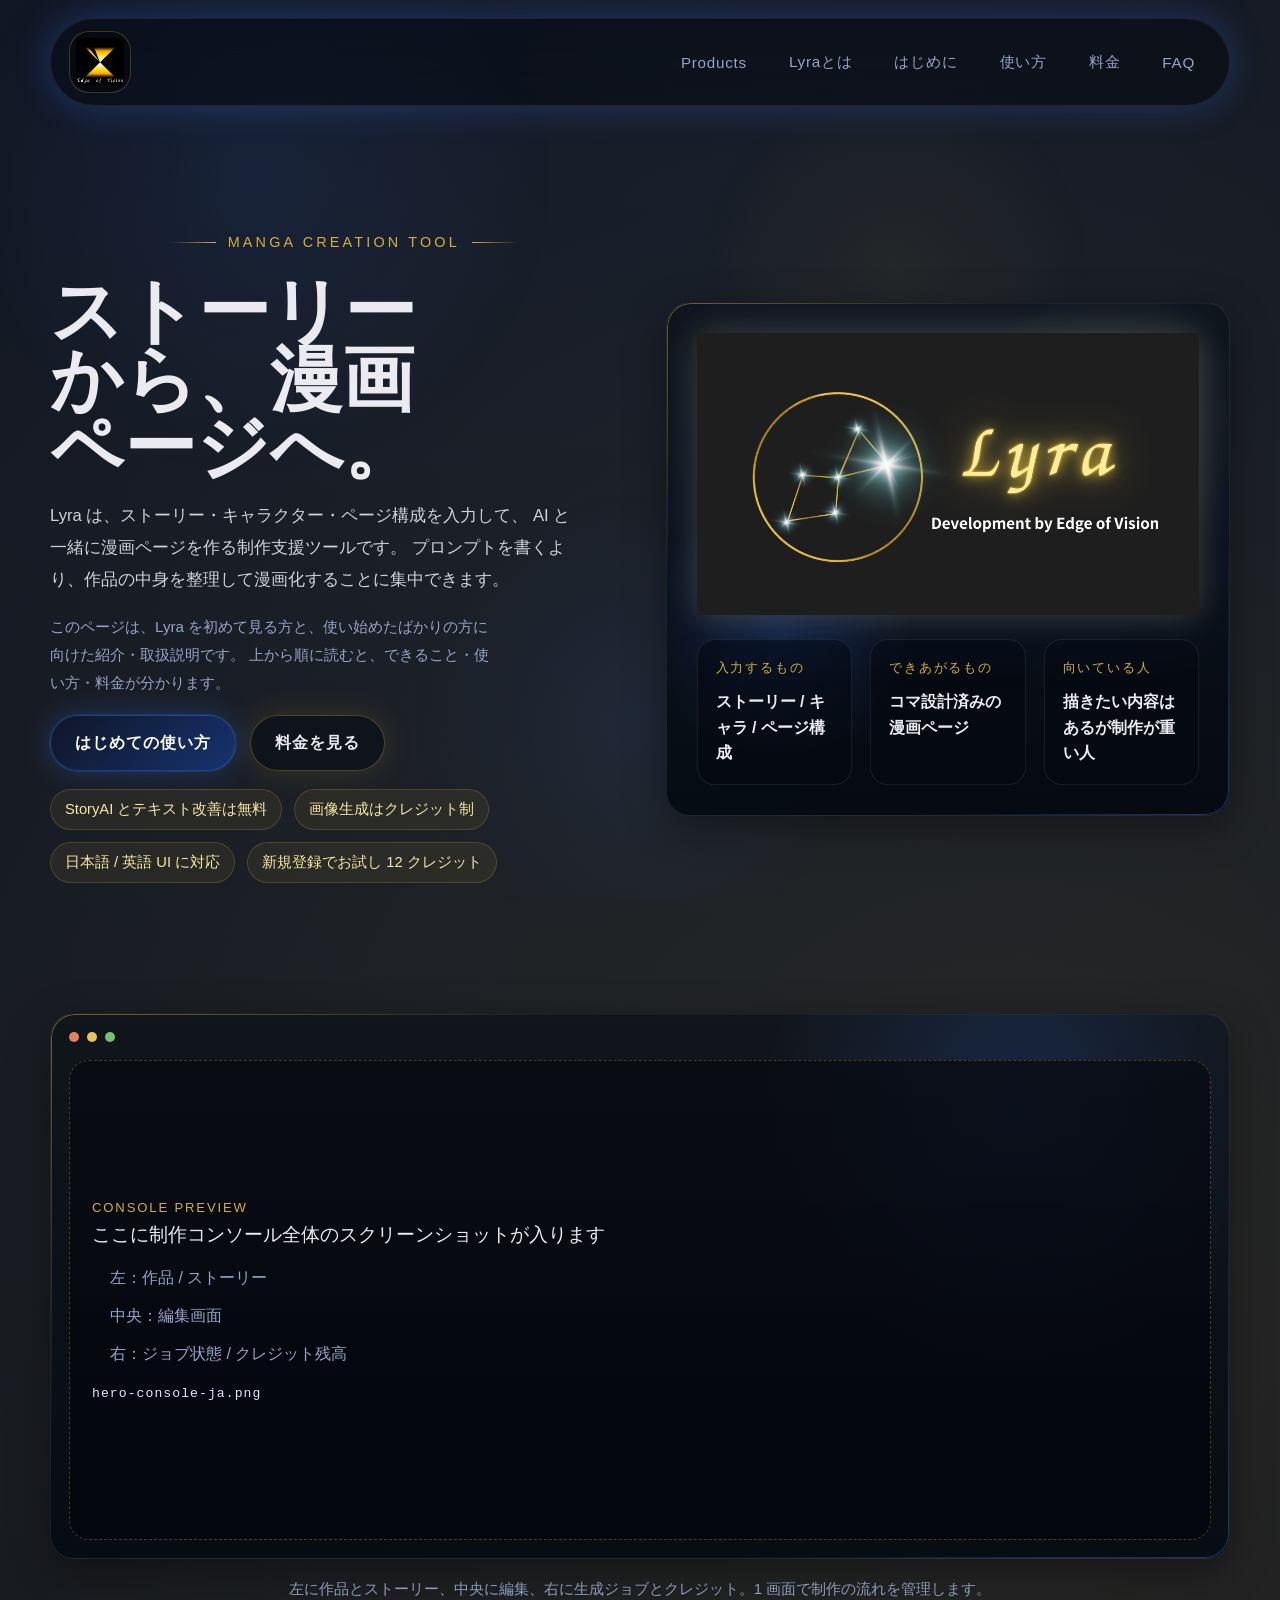
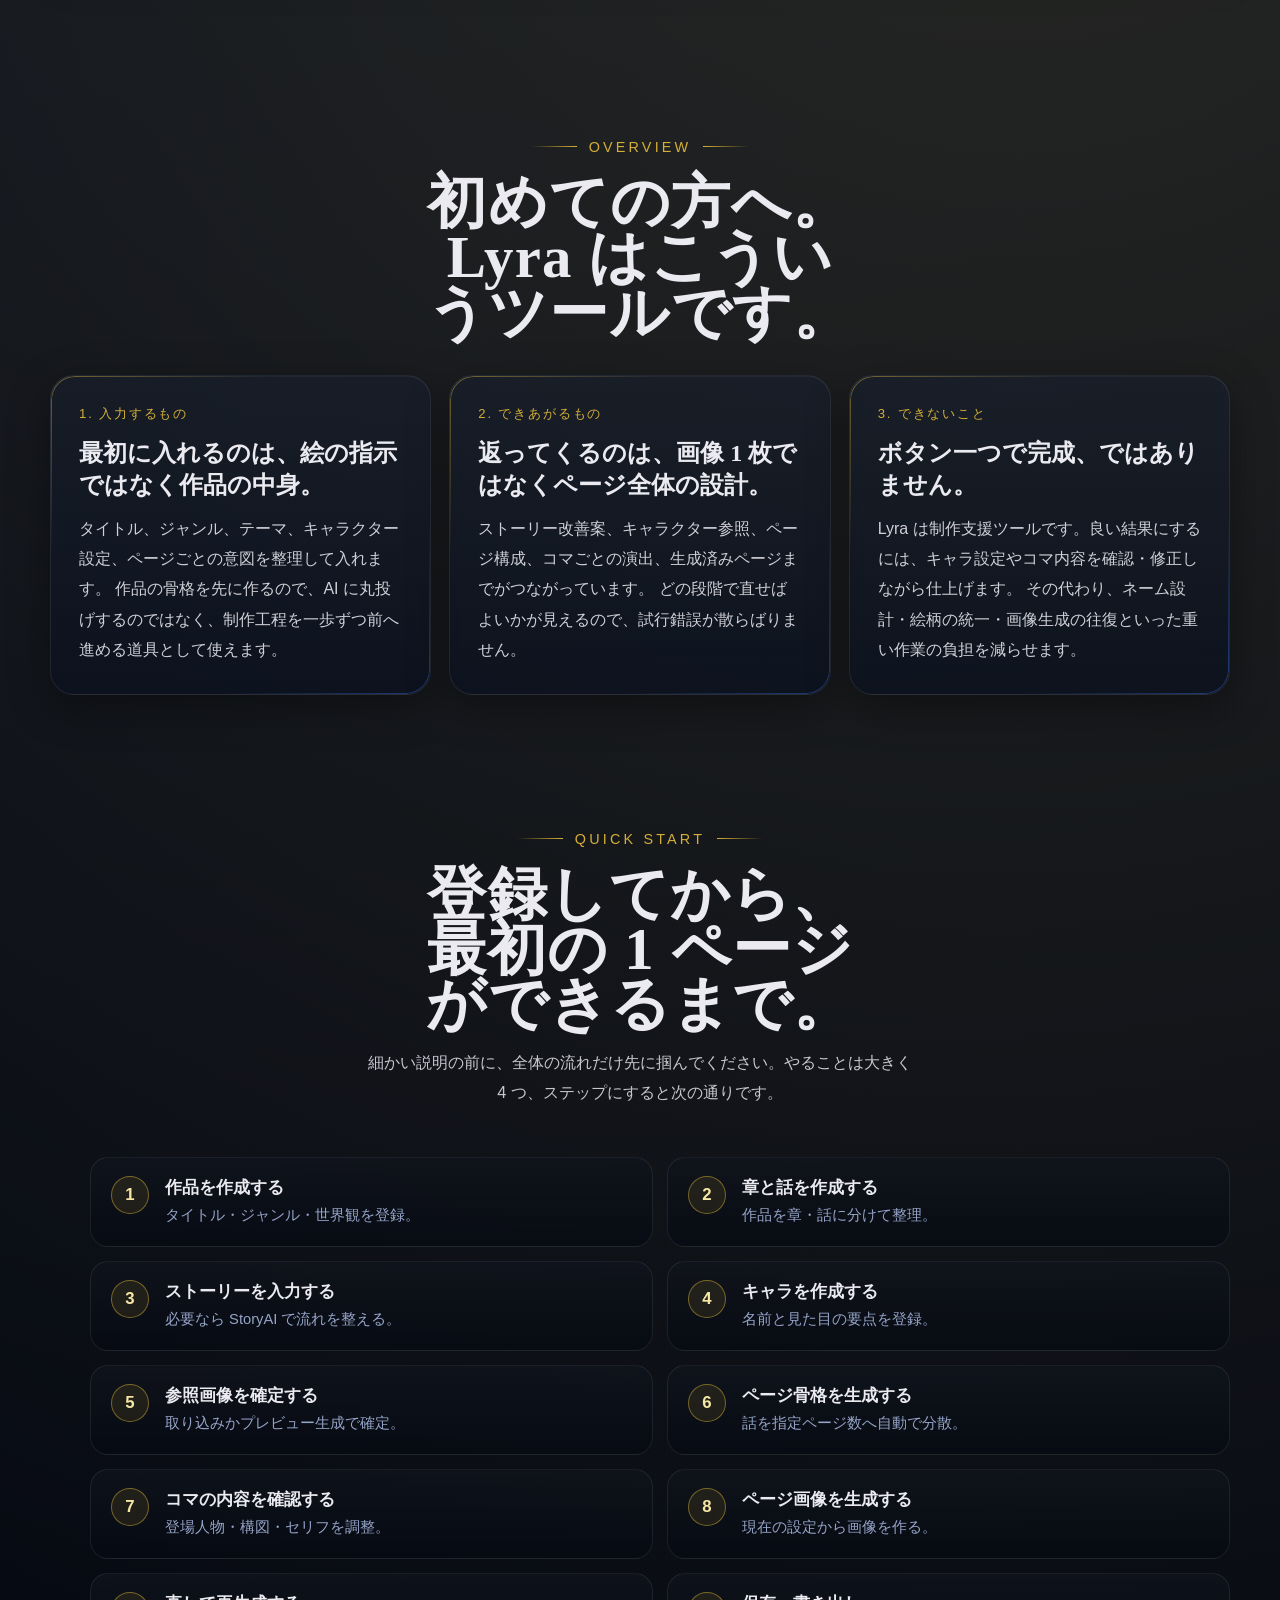
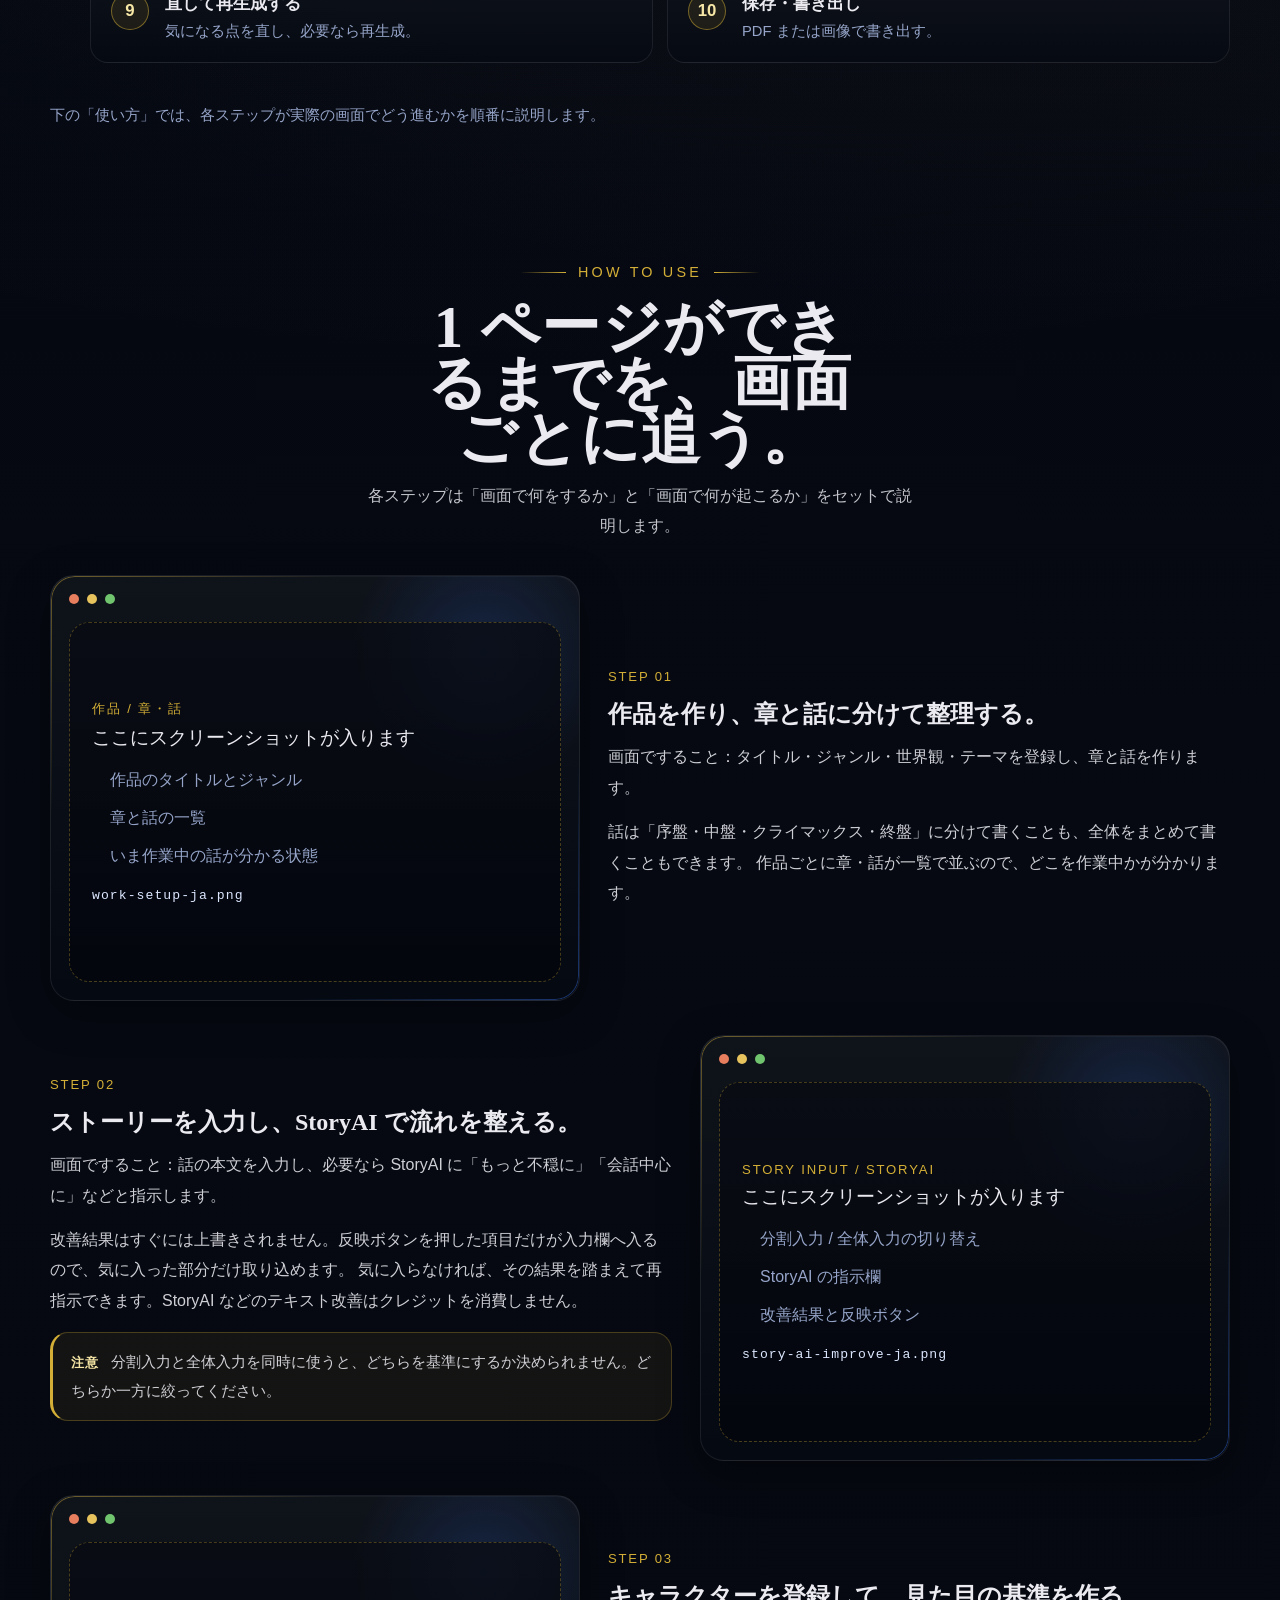
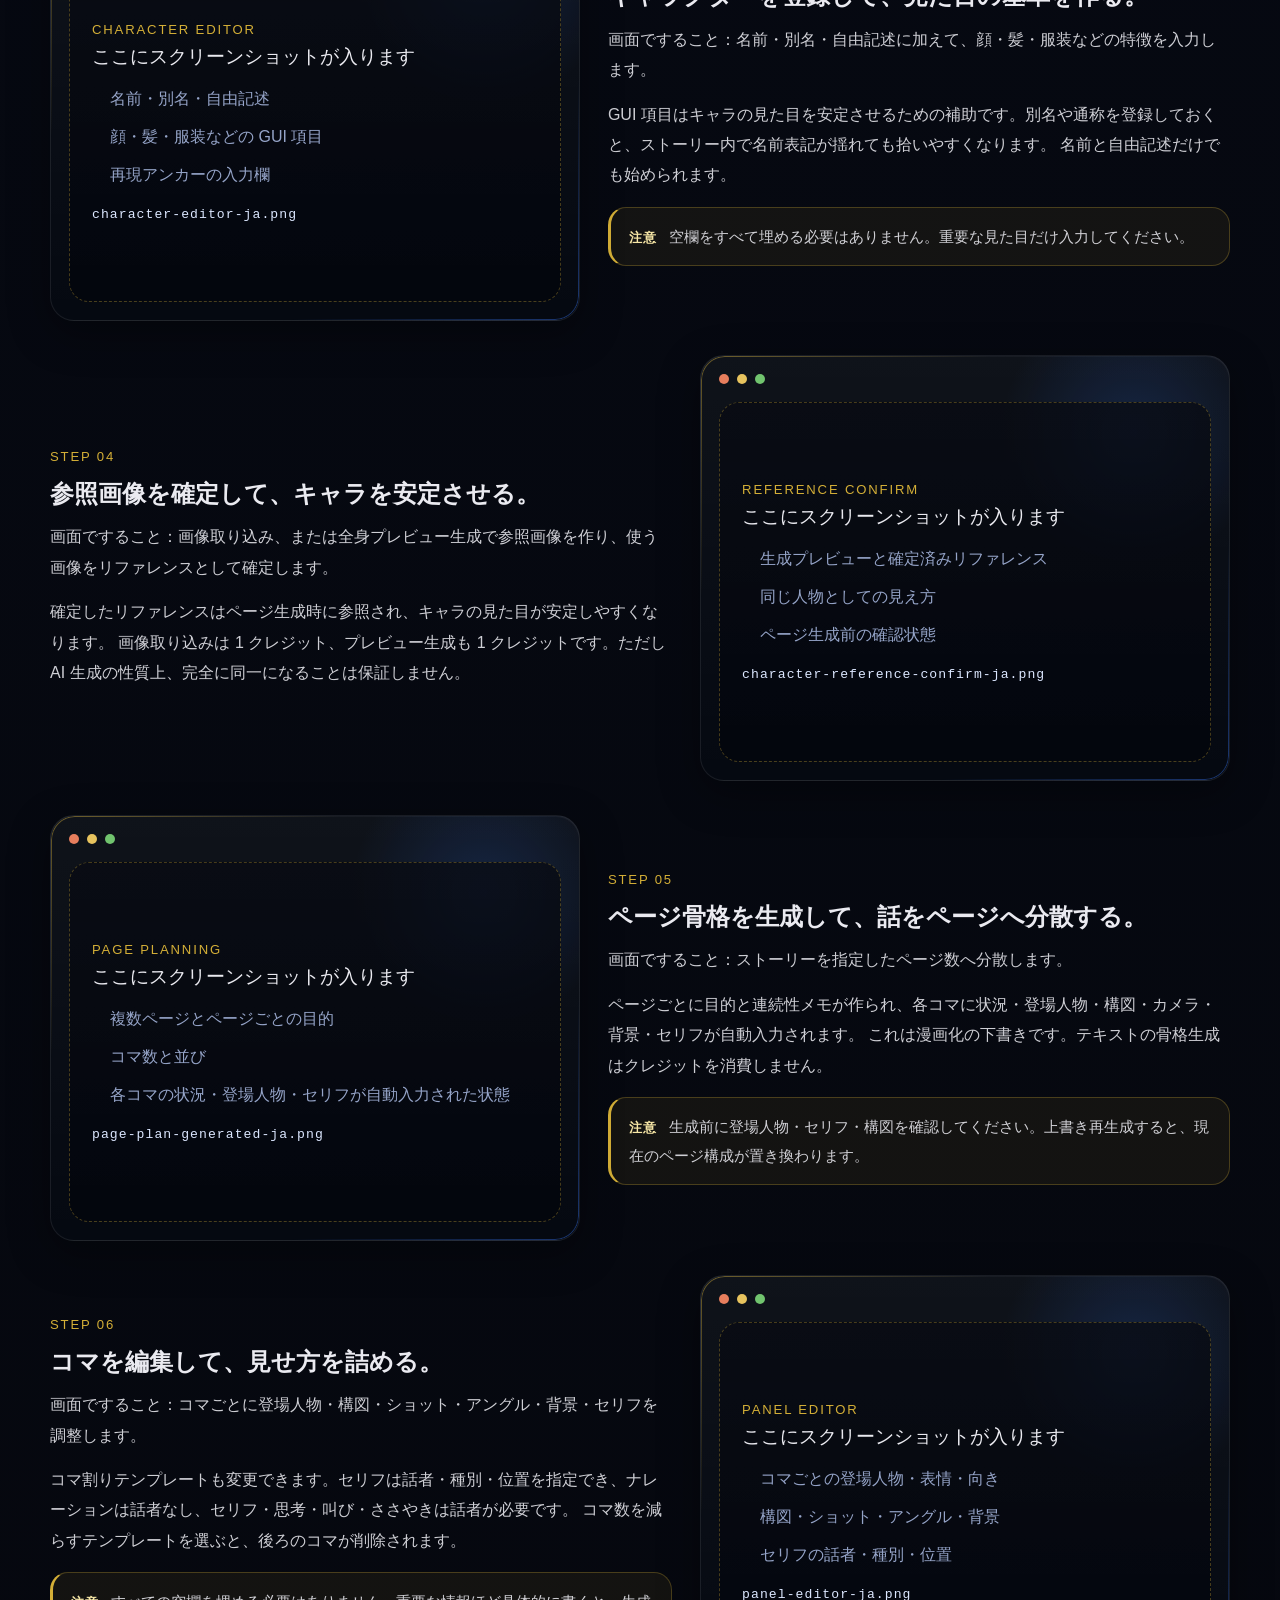
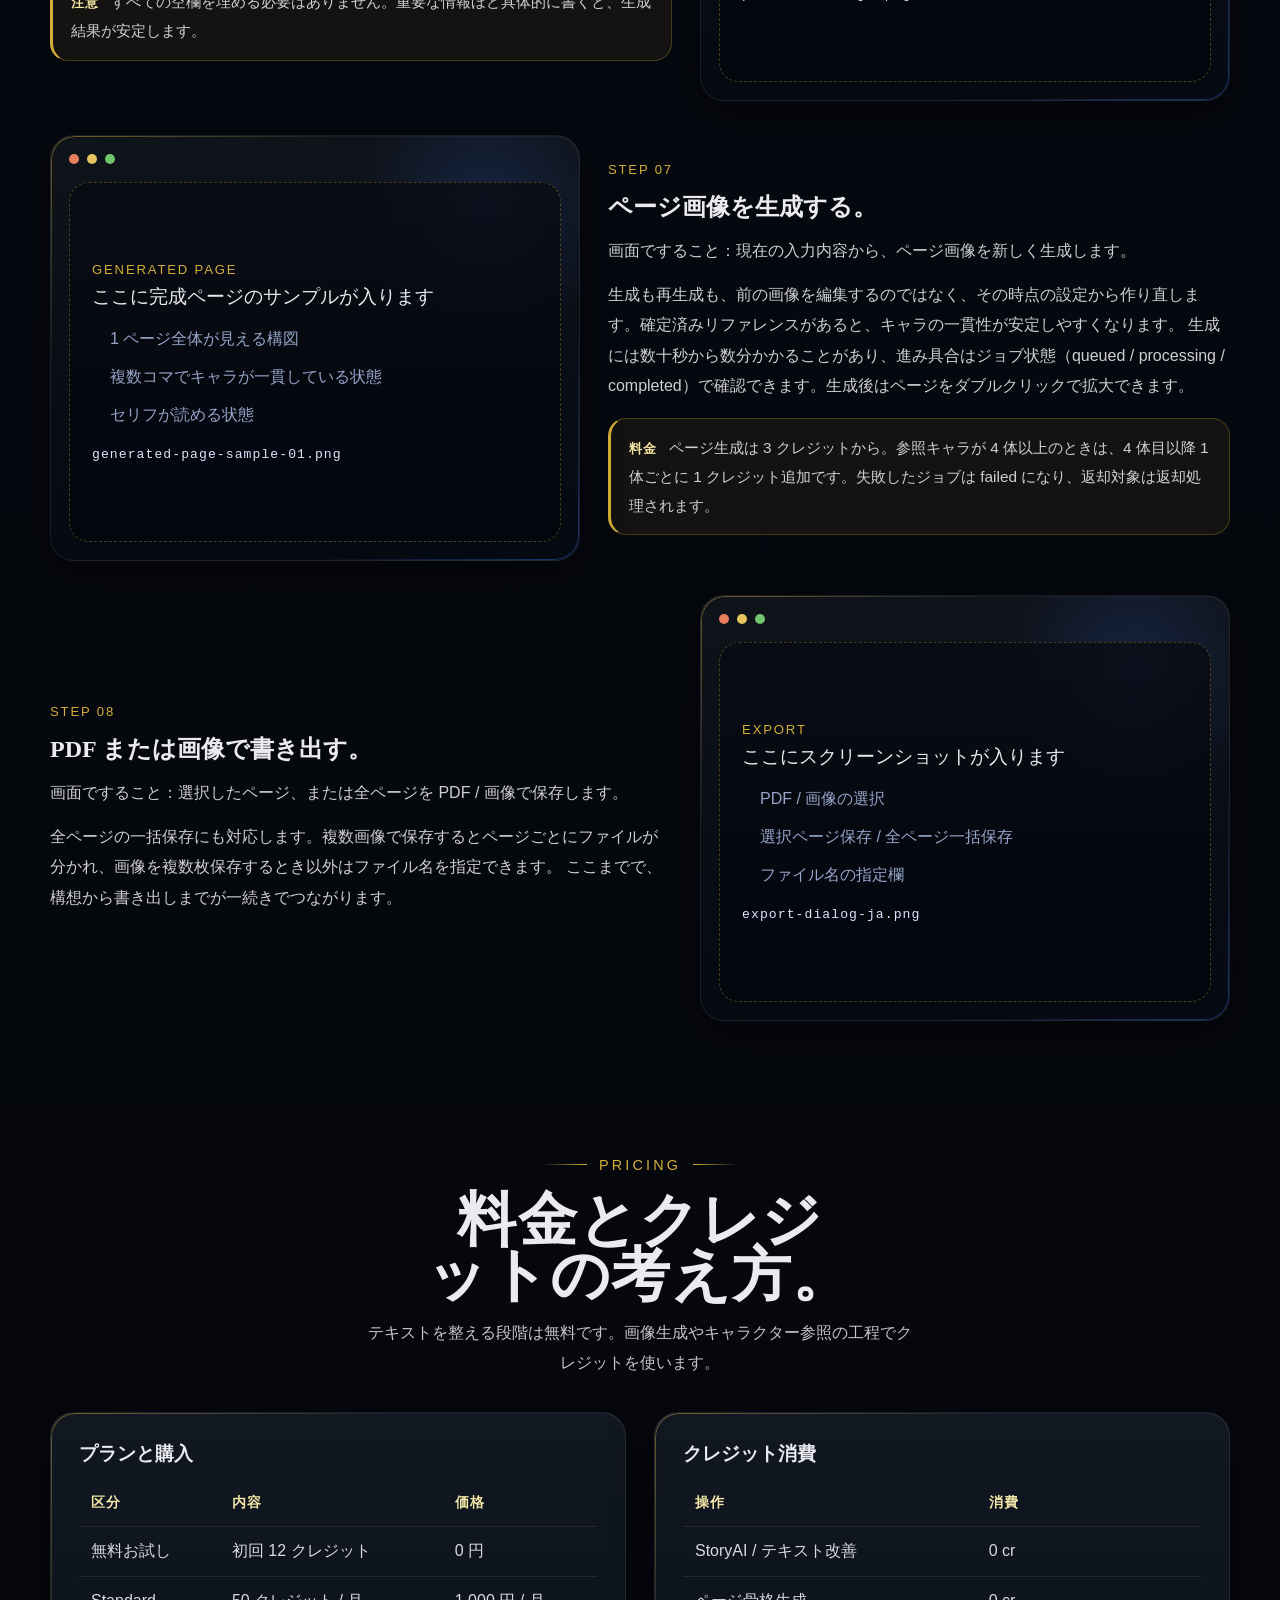
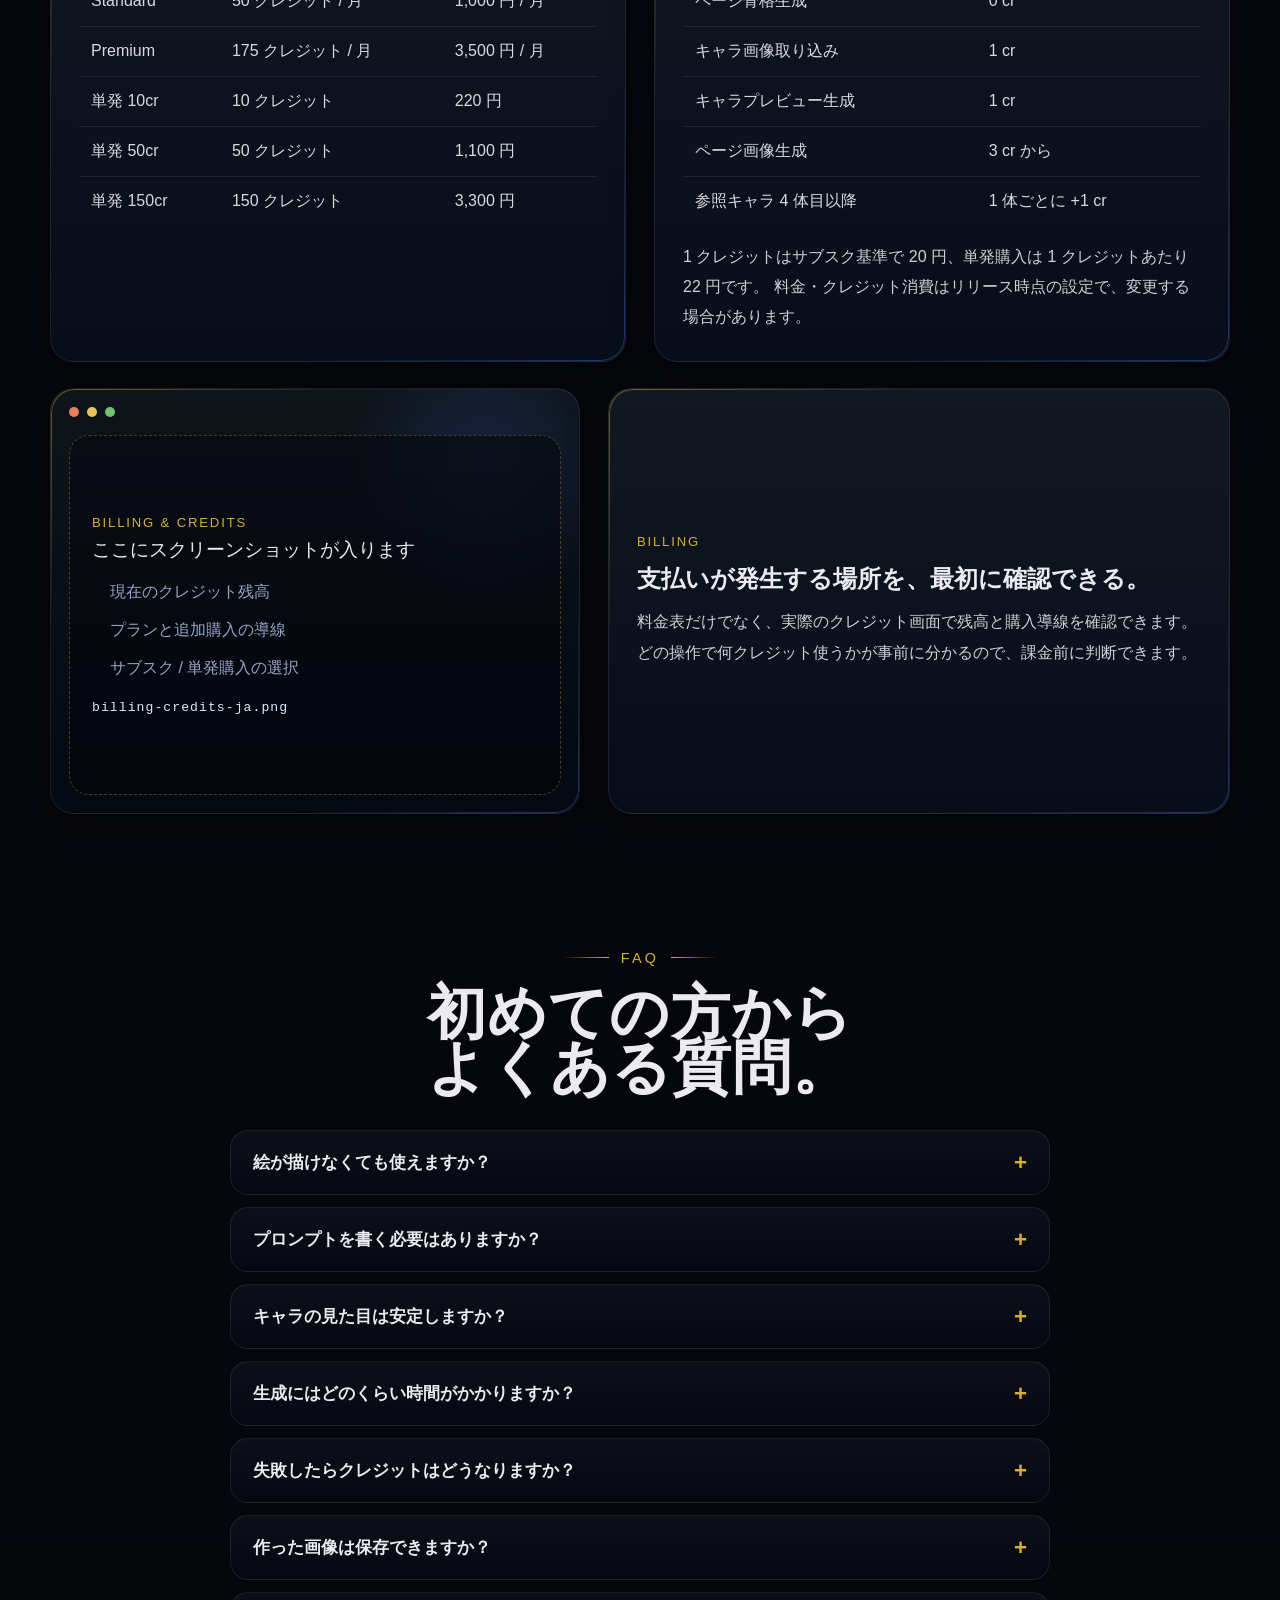
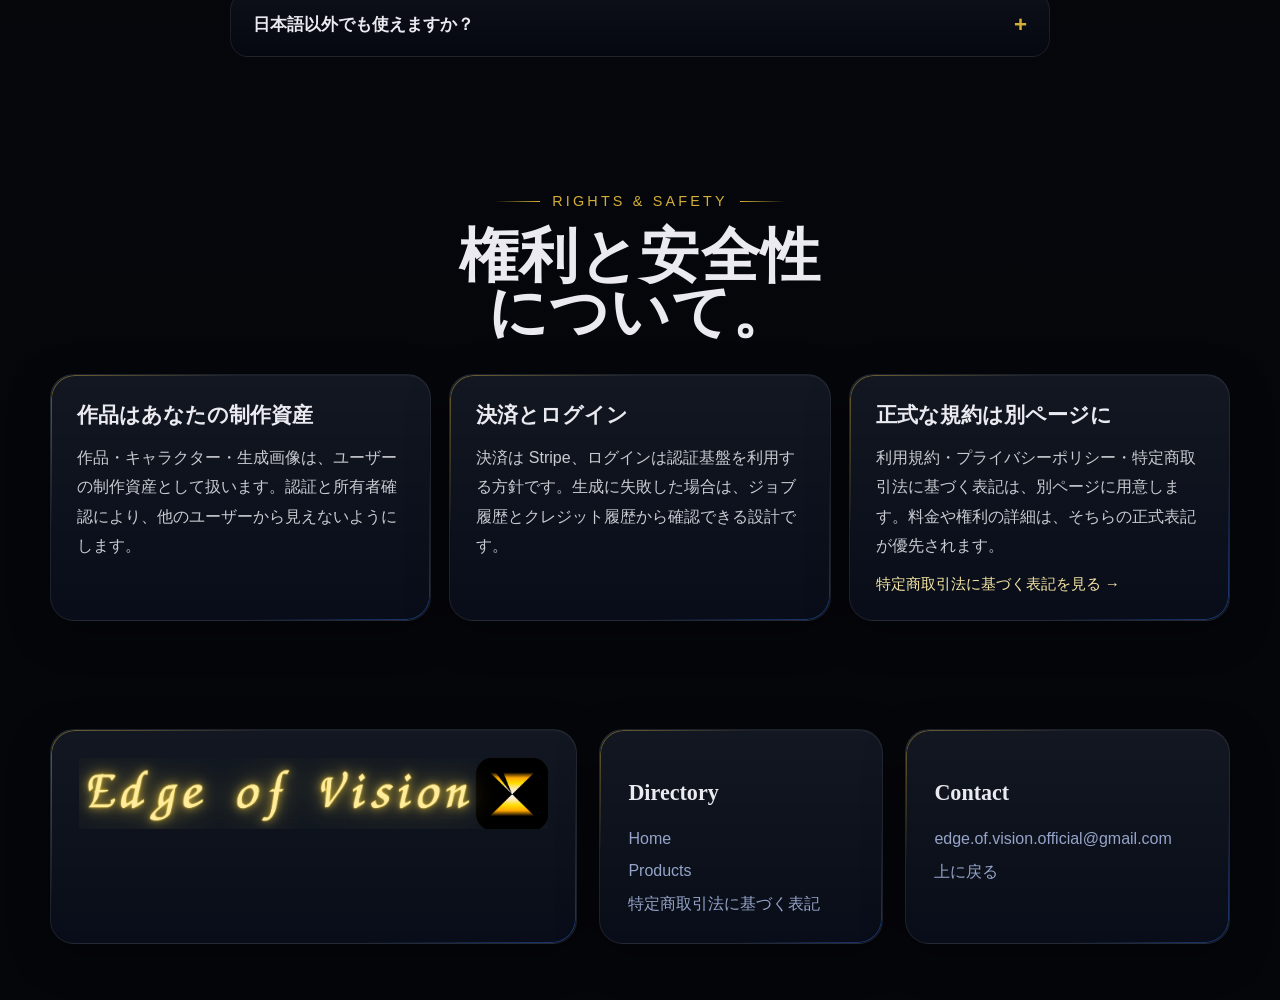
==== commit fc04063c: "Update Lyra page copy and structure" ====
--- a/lyra.html
+++ b/lyra.html
@@ -6,7 +6,7 @@
   <title>Lyra | Edge of Vision</title>
   <meta
     name="description"
-    content="Lyraは、ストーリー・キャラクター・ページ構成を入力しながら、AIと一緒に漫画ページを制作するための支援SaaSです。"
+    content="Lyraは、ストーリー・キャラクター・ページ構成を入力しながら、AIと一緒に漫画ページを作る制作支援ツールです。初めての方向けに、できること・使い方・料金をまとめています。"
   >
   <link rel="icon" href="pictures/logo.png">
   <link rel="stylesheet" href="styles.css">
@@ -22,9 +22,11 @@
     <div class="header-actions">
       <nav class="lyra-nav" aria-label="Lyra page">
         <a href="index.html#products">Products</a>
-        <a href="#overview">概要</a>
+        <a href="#overview">Lyraとは</a>
+        <a href="#start">はじめに</a>
         <a href="#journey">使い方</a>
         <a href="#pricing">料金</a>
+        <a href="#faq">FAQ</a>
       </nav>
     </div>
   </header>
@@ -32,23 +34,28 @@
   <main class="lyra-main">
     <section class="lyra-hero">
       <div class="lyra-hero__copy">
-        <p class="section-kicker">Manga Creation SaaS</p>
-        <h1>構想からページ完成まで、漫画制作の流れに沿って進める。</h1>
+        <p class="section-kicker">Manga Creation Tool</p>
+        <h1>ストーリーから、漫画ページへ。</h1>
         <p class="lyra-hero__body">
-          Lyra は、ストーリー・キャラクター・ページ構成を入力しながら、
-          AI と一緒に漫画ページを作る制作支援 SaaS です。
-          プロンプトを書くことよりも、作品の中身を整理して形にすることへ集中できます。
+          Lyra は、ストーリー・キャラクター・ページ構成を入力して、
+          AI と一緒に漫画ページを作る制作支援ツールです。
+          プロンプトを書くより、作品の中身を整理して漫画化することに集中できます。
         </p>
+        <p class="lyra-meta">
+          このページは、Lyra を初めて見る方と、使い始めたばかりの方に向けた紹介・取扱説明です。
+          上から順に読むと、できること・使い方・料金が分かります。
+        </p>
 
         <div class="lyra-hero__actions">
-          <a class="button button--primary" href="#journey">制作フローを見る</a>
+          <a class="button button--primary" href="#start">はじめての使い方</a>
           <a class="button button--secondary" href="#pricing">料金を見る</a>
         </div>
 
         <ul class="lyra-pills" aria-label="Lyra highlights">
           <li>StoryAI とテキスト改善は無料</li>
-          <li>キャラクターとページ生成はクレジット制</li>
-          <li>日本語 UI / 英語 UI に対応</li>
+          <li>画像生成はクレジット制</li>
+          <li>日本語 / 英語 UI に対応</li>
+          <li>新規登録でお試し 12 クレジット</li>
         </ul>
       </div>
 
@@ -58,288 +65,373 @@
 
           <div class="lyra-stat-grid" aria-label="Lyra summary">
             <div class="lyra-stat">
-              <span>Input</span>
-              <strong>構想 / キャラ / ページ意図</strong>
+              <span>入力するもの</span>
+              <strong>ストーリー / キャラ / ページ構成</strong>
             </div>
             <div class="lyra-stat">
-              <span>Output</span>
+              <span>できあがるもの</span>
               <strong>コマ設計済みの漫画ページ</strong>
             </div>
             <div class="lyra-stat">
-              <span>Best For</span>
+              <span>向いている人</span>
               <strong>描きたい内容はあるが制作が重い人</strong>
             </div>
           </div>
         </div>
       </div>
+    </section>
+
+    <!-- ヒーロー直下：制作コンソール全体のスクリーンショット -->
+    <section class="lyra-preview-band" aria-label="Lyra console preview">
+      <figure class="lyra-shot lyra-shot--wide">
+        <div class="lyra-shot__frame">
+          <div class="lyra-frame__topbar">
+            <span></span>
+            <span></span>
+            <span></span>
+          </div>
+          <div class="lyra-shot__placeholder">
+            <p class="lyra-frame__eyebrow">Console preview</p>
+            <p class="lyra-shot__hint">ここに制作コンソール全体のスクリーンショットが入ります</p>
+            <ul class="lyra-frame__points">
+              <li>左：作品 / ストーリー</li>
+              <li>中央：編集画面</li>
+              <li>右：ジョブ状態 / クレジット残高</li>
+            </ul>
+            <p class="lyra-frame__file">hero-console-ja.png</p>
+          </div>
+        </div>
+        <figcaption>左に作品とストーリー、中央に編集、右に生成ジョブとクレジット。1 画面で制作の流れを管理します。</figcaption>
+      </figure>
     </section>
 
     <section class="lyra-section" id="overview">
       <div class="section-heading">
         <p class="section-kicker">Overview</p>
-        <h2>初めて見る人向けに言うと、Lyra は何か。</h2>
+        <h2>初めての方へ。Lyra はこういうツールです。</h2>
       </div>
 
       <div class="lyra-summary">
         <article class="lyra-summary-card">
           <span class="lyra-summary-card__label">1. 入力するもの</span>
-          <h3>まず入れるのは、絵の指示ではなく作品の中身です。</h3>
+          <h3>最初に入れるのは、絵の指示ではなく作品の中身。</h3>
           <p>
-            タイトル、ジャンル、テーマ、キャラクター設定、ページごとの意図を整理して入れていきます。
-            先に作品の骨格を作るので、AI に丸投げする感覚ではなく、制作工程を前に進める道具として使えます。
+            タイトル、ジャンル、テーマ、キャラクター設定、ページごとの意図を整理して入れます。
+            作品の骨格を先に作るので、AI に丸投げするのではなく、制作工程を一歩ずつ前へ進める道具として使えます。
           </p>
         </article>
 
         <article class="lyra-summary-card">
-          <span class="lyra-summary-card__label">2. 返ってくるもの</span>
-          <h3>返ってくるのは、生成画像単体ではなく制作に使えるページ設計です。</h3>
+          <span class="lyra-summary-card__label">2. できあがるもの</span>
+          <h3>返ってくるのは、画像 1 枚ではなくページ全体の設計。</h3>
           <p>
-            ストーリー改善案、キャラクター参照、ページ構成、コマごとの演出案、生成済みページまでがつながっています。
-            どの段階で直せばいいかが見えるので、試行錯誤が散らばりません。
+            ストーリー改善案、キャラクター参照、ページ構成、コマごとの演出、生成済みページまでがつながっています。
+            どの段階で直せばよいかが見えるので、試行錯誤が散らばりません。
           </p>
         </article>
 
         <article class="lyra-summary-card">
-          <span class="lyra-summary-card__label">3. 向いている人</span>
-          <h3>「描きたいものはあるが、制作の摩擦が大きい」人向けです。</h3>
+          <span class="lyra-summary-card__label">3. できないこと</span>
+          <h3>ボタン一つで完成、ではありません。</h3>
           <p>
-            漫画の構想はあるが、ネーム設計、絵柄の統一、コマ演出、画像生成の往復が重い。
-            Lyra はその摩擦を減らして、アイデアをページとして完成させるまでの距離を短くします。
+            Lyra は制作支援ツールです。良い結果にするには、キャラ設定やコマ内容を確認・修正しながら仕上げます。
+            その代わり、ネーム設計・絵柄の統一・画像生成の往復といった重い作業の負担を減らせます。
           </p>
         </article>
+      </div>
+    </section>
+
+    <section class="lyra-section" id="start">
+      <div class="section-heading">
+        <p class="section-kicker">Quick Start</p>
+        <h2>登録してから、最初の 1 ページができるまで。</h2>
+        <p class="lyra-section__lead">
+          細かい説明の前に、全体の流れだけ先に掴んでください。やることは大きく 4 つ、ステップにすると次の通りです。
+        </p>
+      </div>
+
+      <div class="lyra-quickstart">
+        <ol class="lyra-quicklist">
+          <li><span class="lyra-quicknum">1</span><div><strong>作品を作成する</strong><p>タイトル・ジャンル・世界観を登録。</p></div></li>
+          <li><span class="lyra-quicknum">2</span><div><strong>章と話を作成する</strong><p>作品を章・話に分けて整理。</p></div></li>
+          <li><span class="lyra-quicknum">3</span><div><strong>ストーリーを入力する</strong><p>必要なら StoryAI で流れを整える。</p></div></li>
+          <li><span class="lyra-quicknum">4</span><div><strong>キャラを作成する</strong><p>名前と見た目の要点を登録。</p></div></li>
+          <li><span class="lyra-quicknum">5</span><div><strong>参照画像を確定する</strong><p>取り込みかプレビュー生成で確定。</p></div></li>
+          <li><span class="lyra-quicknum">6</span><div><strong>ページ骨格を生成する</strong><p>話を指定ページ数へ自動で分散。</p></div></li>
+          <li><span class="lyra-quicknum">7</span><div><strong>コマの内容を確認する</strong><p>登場人物・構図・セリフを調整。</p></div></li>
+          <li><span class="lyra-quicknum">8</span><div><strong>ページ画像を生成する</strong><p>現在の設定から画像を作る。</p></div></li>
+          <li><span class="lyra-quicknum">9</span><div><strong>直して再生成する</strong><p>気になる点を直し、必要なら再生成。</p></div></li>
+          <li><span class="lyra-quicknum">10</span><div><strong>保存・書き出し</strong><p>PDF または画像で書き出す。</p></div></li>
+        </ol>
+        <p class="lyra-quickstart__note">
+          下の「使い方」では、各ステップが実際の画面でどう進むかを順番に説明します。
+        </p>
       </div>
     </section>
 
     <section class="lyra-section" id="journey">
       <div class="section-heading">
-        <p class="section-kicker">Journey</p>
-        <h2>1ページができるまでを、画面ごとに追う。</h2>
+        <p class="section-kicker">How to use</p>
+        <h2>1 ページができるまでを、画面ごとに追う。</h2>
+        <p class="lyra-section__lead">
+          各ステップは「画面で何をするか」と「画面で何が起こるか」をセットで説明します。
+        </p>
       </div>
 
       <div class="lyra-flow-list">
+
+        <!-- Step 01 -->
         <article class="lyra-flow">
-          <div class="lyra-frame" aria-label="StoryAI screenshot placeholder">
-            <div class="lyra-frame__topbar">
-              <span></span>
-              <span></span>
-              <span></span>
-            </div>
-            <div class="lyra-frame__body">
-              <p class="lyra-frame__eyebrow">StoryAI 改善画面</p>
-              <h3 class="lyra-frame__title">話の骨格を整える画面を配置</h3>
-              <ul class="lyra-frame__points">
-                <li>元のストーリー入力欄</li>
-                <li>AI の改善提案</li>
-                <li>採用後の変化が分かる状態</li>
-              </ul>
-              <p class="lyra-frame__file">story-ai-improve-ja.png</p>
+          <div class="lyra-shot" aria-label="作品・章・話の管理画面のスクリーンショット枠">
+            <div class="lyra-shot__frame">
+              <div class="lyra-frame__topbar"><span></span><span></span><span></span></div>
+              <div class="lyra-shot__placeholder">
+                <p class="lyra-frame__eyebrow">作品 / 章・話</p>
+                <p class="lyra-shot__hint">ここにスクリーンショットが入ります</p>
+                <ul class="lyra-frame__points">
+                  <li>作品のタイトルとジャンル</li>
+                  <li>章と話の一覧</li>
+                  <li>いま作業中の話が分かる状態</li>
+                </ul>
+                <p class="lyra-frame__file">work-setup-ja.png</p>
+              </div>
             </div>
           </div>
 
           <div class="lyra-flow__copy">
             <span class="lyra-step">Step 01</span>
-            <h3>StoryAI で、構想を漫画向きの流れに整える。</h3>
-            <p class="lyra-flow__lead">
-              最初にやるのは画像生成ではありません。まず、話の起点と展開をテキストで整理します。
-            </p>
-            <p>
-              Lyra では、曖昧なアイデアをそのまま抱えたまま進めず、StoryAI で読みやすい流れに整えてから制作へ入ります。
-              ここで初めて、Lyra が「絵を出すツール」ではなく「漫画制作を前進させる SaaS」だと伝わります。
-            </p>
-          </div>
-        </article>
-
+            <h3>作品を作り、章と話に分けて整理する。</h3>
+            <p class="lyra-flow__lead">画面ですること：タイトル・ジャンル・世界観・テーマを登録し、章と話を作ります。</p>
+            <p>
+              話は「序盤・中盤・クライマックス・終盤」に分けて書くことも、全体をまとめて書くこともできます。
+              作品ごとに章・話が一覧で並ぶので、どこを作業中かが分かります。
+            </p>
+          </div>
+        </article>
+
+        <!-- Step 02 -->
         <article class="lyra-flow lyra-flow--reverse">
-          <div class="lyra-frame" aria-label="Character editor screenshot placeholder">
-            <div class="lyra-frame__topbar">
-              <span></span>
-              <span></span>
-              <span></span>
-            </div>
-            <div class="lyra-frame__body">
-              <p class="lyra-frame__eyebrow">Character editor</p>
-              <h3 class="lyra-frame__title">キャラクター設定画面を配置</h3>
-              <ul class="lyra-frame__points">
-                <li>名前と役割</li>
-                <li>外見や服装の設定</li>
-                <li>参照画像入力の導線</li>
-              </ul>
-              <p class="lyra-frame__file">character-editor-ja.png</p>
+          <div class="lyra-shot" aria-label="ストーリー入力とStoryAIのスクリーンショット枠">
+            <div class="lyra-shot__frame">
+              <div class="lyra-frame__topbar"><span></span><span></span><span></span></div>
+              <div class="lyra-shot__placeholder">
+                <p class="lyra-frame__eyebrow">Story input / StoryAI</p>
+                <p class="lyra-shot__hint">ここにスクリーンショットが入ります</p>
+                <ul class="lyra-frame__points">
+                  <li>分割入力 / 全体入力の切り替え</li>
+                  <li>StoryAI の指示欄</li>
+                  <li>改善結果と反映ボタン</li>
+                </ul>
+                <p class="lyra-frame__file">story-ai-improve-ja.png</p>
+              </div>
             </div>
           </div>
 
           <div class="lyra-flow__copy">
             <span class="lyra-step">Step 02</span>
-            <h3>キャラクターを登録して、描写の基準を先に作る。</h3>
-            <p class="lyra-flow__lead">
-              誰が登場するかを先に定義することで、後のページ生成が安定します。
-            </p>
-            <p>
-              名前だけでなく、見た目や役割まで一貫して管理するのが重要です。
-              初見の人に対しては、この画面で「Lyra はキャラ管理を前提にした制作ツールだ」と明確に伝えられます。
-            </p>
-          </div>
-        </article>
-
+            <h3>ストーリーを入力し、StoryAI で流れを整える。</h3>
+            <p class="lyra-flow__lead">画面ですること：話の本文を入力し、必要なら StoryAI に「もっと不穏に」「会話中心に」などと指示します。</p>
+            <p>
+              改善結果はすぐには上書きされません。反映ボタンを押した項目だけが入力欄へ入るので、気に入った部分だけ取り込めます。
+              気に入らなければ、その結果を踏まえて再指示できます。StoryAI などのテキスト改善はクレジットを消費しません。
+            </p>
+            <p class="lyra-callout">
+              <span>注意</span>
+              分割入力と全体入力を同時に使うと、どちらを基準にするか決められません。どちらか一方に絞ってください。
+            </p>
+          </div>
+        </article>
+
+        <!-- Step 03 -->
         <article class="lyra-flow">
-          <div class="lyra-frame" aria-label="Character reference screenshot placeholder">
-            <div class="lyra-frame__topbar">
-              <span></span>
-              <span></span>
-              <span></span>
-            </div>
-            <div class="lyra-frame__body">
-              <p class="lyra-frame__eyebrow">Reference check</p>
-              <h3 class="lyra-frame__title">キャラ参照確認画面を配置</h3>
-              <ul class="lyra-frame__points">
-                <li>採用された参照画像</li>
-                <li>同一人物としての見え方</li>
-                <li>ページ生成前の確認状態</li>
-              </ul>
-              <p class="lyra-frame__file">character-reference-confirm-ja.png</p>
+          <div class="lyra-shot" aria-label="キャラクター編集画面のスクリーンショット枠">
+            <div class="lyra-shot__frame">
+              <div class="lyra-frame__topbar"><span></span><span></span><span></span></div>
+              <div class="lyra-shot__placeholder">
+                <p class="lyra-frame__eyebrow">Character editor</p>
+                <p class="lyra-shot__hint">ここにスクリーンショットが入ります</p>
+                <ul class="lyra-frame__points">
+                  <li>名前・別名・自由記述</li>
+                  <li>顔・髪・服装などの GUI 項目</li>
+                  <li>再現アンカーの入力欄</li>
+                </ul>
+                <p class="lyra-frame__file">character-editor-ja.png</p>
+              </div>
             </div>
           </div>
 
           <div class="lyra-flow__copy">
             <span class="lyra-step">Step 03</span>
-            <h3>同じ人物として描かれるかを、生成前に確認する。</h3>
-            <p class="lyra-flow__lead">
-              漫画制作で崩れやすいのは、キャラクターの一貫性です。
-            </p>
-            <p>
-              Lyra では、ページを作り始める前に参照の確認ポイントを持てます。
-              これにより「出してから直す」ではなく、「崩れにくい状態で作る」という設計が伝わります。
-            </p>
-          </div>
-        </article>
-
+            <h3>キャラクターを登録して、見た目の基準を作る。</h3>
+            <p class="lyra-flow__lead">画面ですること：名前・別名・自由記述に加えて、顔・髪・服装などの特徴を入力します。</p>
+            <p>
+              GUI 項目はキャラの見た目を安定させるための補助です。別名や通称を登録しておくと、ストーリー内で名前表記が揺れても拾いやすくなります。
+              名前と自由記述だけでも始められます。
+            </p>
+            <p class="lyra-callout">
+              <span>注意</span>
+              空欄をすべて埋める必要はありません。重要な見た目だけ入力してください。
+            </p>
+          </div>
+        </article>
+
+        <!-- Step 04 -->
         <article class="lyra-flow lyra-flow--reverse">
-          <div class="lyra-frame" aria-label="Page plan screenshot placeholder">
-            <div class="lyra-frame__topbar">
-              <span></span>
-              <span></span>
-              <span></span>
-            </div>
-            <div class="lyra-frame__body">
-              <p class="lyra-frame__eyebrow">Page planning</p>
-              <h3 class="lyra-frame__title">ページ構成生成結果を配置</h3>
-              <ul class="lyra-frame__points">
-                <li>ページ全体の目的</li>
-                <li>コマ数と並び</li>
-                <li>各コマの役割が分かる状態</li>
-              </ul>
-              <p class="lyra-frame__file">page-plan-generated-ja.png</p>
+          <div class="lyra-shot" aria-label="キャラ参照画像の確定画面のスクリーンショット枠">
+            <div class="lyra-shot__frame">
+              <div class="lyra-frame__topbar"><span></span><span></span><span></span></div>
+              <div class="lyra-shot__placeholder">
+                <p class="lyra-frame__eyebrow">Reference confirm</p>
+                <p class="lyra-shot__hint">ここにスクリーンショットが入ります</p>
+                <ul class="lyra-frame__points">
+                  <li>生成プレビューと確定済みリファレンス</li>
+                  <li>同じ人物としての見え方</li>
+                  <li>ページ生成前の確認状態</li>
+                </ul>
+                <p class="lyra-frame__file">character-reference-confirm-ja.png</p>
+              </div>
             </div>
           </div>
 
           <div class="lyra-flow__copy">
             <span class="lyra-step">Step 04</span>
-            <h3>ページ構成を先に決めて、1ページ単位で演出を組み立てる。</h3>
-            <p class="lyra-flow__lead">
-              ここで Lyra は「ページ設計ツール」としての顔を見せます。
-            </p>
-            <p>
-              いきなり絵を作るのではなく、どのコマに何を置くかを先に整理します。
-              初見の人にとっては、この画面があることで SaaS の役割がかなり理解しやすくなります。
-            </p>
-          </div>
-        </article>
-
+            <h3>参照画像を確定して、キャラを安定させる。</h3>
+            <p class="lyra-flow__lead">画面ですること：画像取り込み、または全身プレビュー生成で参照画像を作り、使う画像をリファレンスとして確定します。</p>
+            <p>
+              確定したリファレンスはページ生成時に参照され、キャラの見た目が安定しやすくなります。
+              画像取り込みは 1 クレジット、プレビュー生成も 1 クレジットです。ただし AI 生成の性質上、完全に同一になることは保証しません。
+            </p>
+          </div>
+        </article>
+
+        <!-- Step 05 -->
         <article class="lyra-flow">
-          <div class="lyra-frame" aria-label="Panel editor screenshot placeholder">
-            <div class="lyra-frame__topbar">
-              <span></span>
-              <span></span>
-              <span></span>
-            </div>
-            <div class="lyra-frame__body">
-              <p class="lyra-frame__eyebrow">Panel editor</p>
-              <h3 class="lyra-frame__title">コマ編集画面を配置</h3>
-              <ul class="lyra-frame__points">
-                <li>ショットやアングルの調整</li>
-                <li>台詞や演出意図</li>
-                <li>コマごとの差分が分かる状態</li>
-              </ul>
-              <p class="lyra-frame__file">panel-editor-ja.png</p>
+          <div class="lyra-shot" aria-label="ページ骨格生成後の画面のスクリーンショット枠">
+            <div class="lyra-shot__frame">
+              <div class="lyra-frame__topbar"><span></span><span></span><span></span></div>
+              <div class="lyra-shot__placeholder">
+                <p class="lyra-frame__eyebrow">Page planning</p>
+                <p class="lyra-shot__hint">ここにスクリーンショットが入ります</p>
+                <ul class="lyra-frame__points">
+                  <li>複数ページとページごとの目的</li>
+                  <li>コマ数と並び</li>
+                  <li>各コマの状況・登場人物・セリフが自動入力された状態</li>
+                </ul>
+                <p class="lyra-frame__file">page-plan-generated-ja.png</p>
+              </div>
             </div>
           </div>
 
           <div class="lyra-flow__copy">
             <span class="lyra-step">Step 05</span>
-            <h3>コマごとに視点と演出を詰めて、ページを具体化する。</h3>
-            <p class="lyra-flow__lead">
-              1ページの中でも、見せたい情報量はコマごとに違います。
-            </p>
-            <p>
-              Lyra はコマ単位で内容を詰められるので、ページ全体の流れを保ったまま細部だけを調整できます。
-              この説明とスクショが 1 対 1 で結びつくことで、使い方が直感的に伝わります。
-            </p>
-          </div>
-        </article>
-
+            <h3>ページ骨格を生成して、話をページへ分散する。</h3>
+            <p class="lyra-flow__lead">画面ですること：ストーリーを指定したページ数へ分散します。</p>
+            <p>
+              ページごとに目的と連続性メモが作られ、各コマに状況・登場人物・構図・カメラ・背景・セリフが自動入力されます。
+              これは漫画化の下書きです。テキストの骨格生成はクレジットを消費しません。
+            </p>
+            <p class="lyra-callout">
+              <span>注意</span>
+              生成前に登場人物・セリフ・構図を確認してください。上書き再生成すると、現在のページ構成が置き換わります。
+            </p>
+          </div>
+        </article>
+
+        <!-- Step 06 -->
         <article class="lyra-flow lyra-flow--reverse">
-          <div class="lyra-frame" aria-label="Generated page screenshot placeholder">
-            <div class="lyra-frame__topbar">
-              <span></span>
-              <span></span>
-              <span></span>
-            </div>
-            <div class="lyra-frame__body">
-              <p class="lyra-frame__eyebrow">Generated result</p>
-              <h3 class="lyra-frame__title">完成ページのサンプルを配置</h3>
-              <ul class="lyra-frame__points">
-                <li>1ページ全体が見える構図</li>
-                <li>複数コマの一貫性</li>
-                <li>完成イメージが分かる状態</li>
-              </ul>
-              <p class="lyra-frame__file">generated-page-sample-01.png</p>
+          <div class="lyra-shot" aria-label="コマ編集画面のスクリーンショット枠">
+            <div class="lyra-shot__frame">
+              <div class="lyra-frame__topbar"><span></span><span></span><span></span></div>
+              <div class="lyra-shot__placeholder">
+                <p class="lyra-frame__eyebrow">Panel editor</p>
+                <p class="lyra-shot__hint">ここにスクリーンショットが入ります</p>
+                <ul class="lyra-frame__points">
+                  <li>コマごとの登場人物・表情・向き</li>
+                  <li>構図・ショット・アングル・背景</li>
+                  <li>セリフの話者・種別・位置</li>
+                </ul>
+                <p class="lyra-frame__file">panel-editor-ja.png</p>
+              </div>
             </div>
           </div>
 
           <div class="lyra-flow__copy">
             <span class="lyra-step">Step 06</span>
-            <h3>生成結果を見ることで、Lyra が何を完成させる SaaS かが分かる。</h3>
-            <p class="lyra-flow__lead">
-              ここで初めて、ユーザーは最終的に何が得られるのかを具体的に理解できます。
-            </p>
-            <p>
-              重要なのは、単発のイラストではなくページ全体が揃っていることです。
-              これが、Lyra を漫画制作支援 SaaS として認識してもらううえで最も重要なスクリーンショットになります。
-            </p>
-          </div>
-        </article>
-
+            <h3>コマを編集して、見せ方を詰める。</h3>
+            <p class="lyra-flow__lead">画面ですること：コマごとに登場人物・構図・ショット・アングル・背景・セリフを調整します。</p>
+            <p>
+              コマ割りテンプレートも変更できます。セリフは話者・種別・位置を指定でき、ナレーションは話者なし、セリフ・思考・叫び・ささやきは話者が必要です。
+              コマ数を減らすテンプレートを選ぶと、後ろのコマが削除されます。
+            </p>
+            <p class="lyra-callout">
+              <span>注意</span>
+              すべての空欄を埋める必要はありません。重要な情報ほど具体的に書くと、生成結果が安定します。
+            </p>
+          </div>
+        </article>
+
+        <!-- Step 07 -->
         <article class="lyra-flow">
-          <div class="lyra-frame" aria-label="Export screenshot placeholder">
-            <div class="lyra-frame__topbar">
-              <span></span>
-              <span></span>
-              <span></span>
-            </div>
-            <div class="lyra-frame__body">
-              <p class="lyra-frame__eyebrow">Export</p>
-              <h3 class="lyra-frame__title">書き出し画面を配置</h3>
-              <ul class="lyra-frame__points">
-                <li>PDF または画像出力</li>
-                <li>ページ単位 / 一括出力</li>
-                <li>完成後の利用方法が分かる状態</li>
-              </ul>
-              <p class="lyra-frame__file">export-dialog-ja.png</p>
+          <div class="lyra-shot" aria-label="生成済みページのスクリーンショット枠">
+            <div class="lyra-shot__frame">
+              <div class="lyra-frame__topbar"><span></span><span></span><span></span></div>
+              <div class="lyra-shot__placeholder">
+                <p class="lyra-frame__eyebrow">Generated page</p>
+                <p class="lyra-shot__hint">ここに完成ページのサンプルが入ります</p>
+                <ul class="lyra-frame__points">
+                  <li>1 ページ全体が見える構図</li>
+                  <li>複数コマでキャラが一貫している状態</li>
+                  <li>セリフが読める状態</li>
+                </ul>
+                <p class="lyra-frame__file">generated-page-sample-01.png</p>
+              </div>
             </div>
           </div>
 
           <div class="lyra-flow__copy">
             <span class="lyra-step">Step 07</span>
-            <h3>最後は書き出しまでつながっている。</h3>
-            <p class="lyra-flow__lead">
-              生成して終わりではなく、持ち出せる形にするところまでが製品体験です。
-            </p>
-            <p>
-              書き出し画面があることで、Lyra が実制作の終点まで面倒を見ていることが伝わります。
-              初めて見る人にも、プロトタイプではなく運用可能な SaaS だと理解してもらいやすくなります。
-            </p>
-          </div>
-        </article>
+            <h3>ページ画像を生成する。</h3>
+            <p class="lyra-flow__lead">画面ですること：現在の入力内容から、ページ画像を新しく生成します。</p>
+            <p>
+              生成も再生成も、前の画像を編集するのではなく、その時点の設定から作り直します。確定済みリファレンスがあると、キャラの一貫性が安定しやすくなります。
+              生成には数十秒から数分かかることがあり、進み具合はジョブ状態（queued / processing / completed）で確認できます。生成後はページをダブルクリックで拡大できます。
+            </p>
+            <p class="lyra-callout">
+              <span>料金</span>
+              ページ生成は 3 クレジットから。参照キャラが 4 体以上のときは、4 体目以降 1 体ごとに 1 クレジット追加です。失敗したジョブは failed になり、返却対象は返却処理されます。
+            </p>
+          </div>
+        </article>
+
+        <!-- Step 08 -->
+        <article class="lyra-flow lyra-flow--reverse">
+          <div class="lyra-shot" aria-label="書き出し画面のスクリーンショット枠">
+            <div class="lyra-shot__frame">
+              <div class="lyra-frame__topbar"><span></span><span></span><span></span></div>
+              <div class="lyra-shot__placeholder">
+                <p class="lyra-frame__eyebrow">Export</p>
+                <p class="lyra-shot__hint">ここにスクリーンショットが入ります</p>
+                <ul class="lyra-frame__points">
+                  <li>PDF / 画像の選択</li>
+                  <li>選択ページ保存 / 全ページ一括保存</li>
+                  <li>ファイル名の指定欄</li>
+                </ul>
+                <p class="lyra-frame__file">export-dialog-ja.png</p>
+              </div>
+            </div>
+          </div>
+
+          <div class="lyra-flow__copy">
+            <span class="lyra-step">Step 08</span>
+            <h3>PDF または画像で書き出す。</h3>
+            <p class="lyra-flow__lead">画面ですること：選択したページ、または全ページを PDF / 画像で保存します。</p>
+            <p>
+              全ページの一括保存にも対応します。複数画像で保存するとページごとにファイルが分かれ、画像を複数枚保存するとき以外はファイル名を指定できます。
+              ここまでで、構想から書き出しまでが一続きでつながります。
+            </p>
+          </div>
+        </article>
+
       </div>
     </section>
 
@@ -347,15 +439,18 @@
       <div class="section-heading">
         <p class="section-kicker">Pricing</p>
         <h2>料金とクレジットの考え方。</h2>
+        <p class="lyra-section__lead">
+          テキストを整える段階は無料です。画像生成やキャラクター参照の工程でクレジットを使います。
+        </p>
       </div>
 
       <div class="lyra-pricing">
         <article class="lyra-table-card">
-          <h3>サブスク / クレジット</h3>
+          <h3>プランと購入</h3>
           <table class="lyra-table">
             <thead>
               <tr>
-                <th>プラン</th>
+                <th>区分</th>
                 <th>内容</th>
                 <th>価格</th>
               </tr>
@@ -377,17 +472,17 @@
                 <td>3,500 円 / 月</td>
               </tr>
               <tr>
-                <td>追加 10cr</td>
+                <td>単発 10cr</td>
                 <td>10 クレジット</td>
                 <td>220 円</td>
               </tr>
               <tr>
-                <td>追加 50cr</td>
+                <td>単発 50cr</td>
                 <td>50 クレジット</td>
                 <td>1,100 円</td>
               </tr>
               <tr>
-                <td>追加 150cr</td>
+                <td>単発 150cr</td>
                 <td>150 クレジット</td>
                 <td>3,300 円</td>
               </tr>
@@ -410,11 +505,11 @@
                 <td>0 cr</td>
               </tr>
               <tr>
-                <td>ページ構成生成</td>
+                <td>ページ骨格生成</td>
                 <td>0 cr</td>
               </tr>
               <tr>
-                <td>キャラ画像読み込み</td>
+                <td>キャラ画像取り込み</td>
                 <td>1 cr</td>
               </tr>
               <tr>
@@ -422,48 +517,108 @@
                 <td>1 cr</td>
               </tr>
               <tr>
-                <td>ページ生成</td>
+                <td>ページ画像生成</td>
                 <td>3 cr から</td>
               </tr>
               <tr>
-                <td>既存キャラ 4 体超過</td>
+                <td>参照キャラ 4 体目以降</td>
                 <td>1 体ごとに +1 cr</td>
               </tr>
             </tbody>
           </table>
           <p class="lyra-note">
-            テキストを整える段階では料金がかからず、画像生成やキャラクター参照の工程でクレジットを使う設計です。
+            1 クレジットはサブスク基準で 20 円、単発購入は 1 クレジットあたり 22 円です。
+            料金・クレジット消費はリリース時点の設定で、変更する場合があります。
           </p>
         </article>
       </div>
 
       <div class="lyra-billing">
-        <div class="lyra-frame" aria-label="Billing screenshot placeholder">
-          <div class="lyra-frame__topbar">
-            <span></span>
-            <span></span>
-            <span></span>
-          </div>
-          <div class="lyra-frame__body">
-            <p class="lyra-frame__eyebrow">Billing and credits</p>
-            <h3 class="lyra-frame__title">残高と購入導線が分かる画面を配置</h3>
-            <ul class="lyra-frame__points">
-              <li>現在のクレジット残高</li>
-              <li>プランと追加購入導線</li>
-              <li>料金体系が把握できる状態</li>
-            </ul>
-            <p class="lyra-frame__file">billing-credits-ja.png</p>
+        <div class="lyra-shot" aria-label="クレジット残高と購入画面のスクリーンショット枠">
+          <div class="lyra-shot__frame">
+            <div class="lyra-frame__topbar"><span></span><span></span><span></span></div>
+            <div class="lyra-shot__placeholder">
+              <p class="lyra-frame__eyebrow">Billing &amp; credits</p>
+              <p class="lyra-shot__hint">ここにスクリーンショットが入ります</p>
+              <ul class="lyra-frame__points">
+                <li>現在のクレジット残高</li>
+                <li>プランと追加購入の導線</li>
+                <li>サブスク / 単発購入の選択</li>
+              </ul>
+              <p class="lyra-frame__file">billing-credits-ja.png</p>
+            </div>
           </div>
         </div>
 
         <div class="lyra-billing__copy">
           <span class="lyra-step">Billing</span>
-          <h3>支払いの仕組みも、初見で迷わない形にする。</h3>
+          <h3>支払いが発生する場所を、最初に確認できる。</h3>
           <p>
-            料金表だけではなく、実際の課金画面も見せることで「どこで支払いが発生するのか」が理解しやすくなります。
-            初めてサービスを見る人にとって、価格の透明性は説明力の一部です。
+            料金表だけでなく、実際のクレジット画面で残高と購入導線を確認できます。
+            どの操作で何クレジット使うかが事前に分かるので、課金前に判断できます。
           </p>
         </div>
+      </div>
+    </section>
+
+    <section class="lyra-section" id="faq">
+      <div class="section-heading">
+        <p class="section-kicker">FAQ</p>
+        <h2>初めての方からよくある質問。</h2>
+      </div>
+
+      <div class="lyra-faq">
+        <details class="lyra-faq__item">
+          <summary>絵が描けなくても使えますか？</summary>
+          <p>はい。キャラクター設定やストーリーを入力して、AI と一緒に漫画ページを作れます。ただし、良い結果にするにはキャラ設定やコマ内容の確認・修正が必要です。</p>
+        </details>
+        <details class="lyra-faq__item">
+          <summary>プロンプトを書く必要はありますか？</summary>
+          <p>基本的には不要です。Lyra は GUI 入力・ストーリー・キャラリファレンスから内部プロンプトを組み立てます。必要なときだけ、自由記述で補足できます。</p>
+        </details>
+        <details class="lyra-faq__item">
+          <summary>キャラの見た目は安定しますか？</summary>
+          <p>確定済みリファレンス画像を使って安定性を高めます。ただし AI 生成の性質上、完全に同一になることは保証しません。</p>
+        </details>
+        <details class="lyra-faq__item">
+          <summary>生成にはどのくらい時間がかかりますか？</summary>
+          <p>画像生成は時間がかかる処理です。混雑状況やページ内容によって、数十秒から数分かかる場合があります。生成中に画面を閉じても、ジョブ状態から進み具合を確認できます。</p>
+        </details>
+        <details class="lyra-faq__item">
+          <summary>失敗したらクレジットはどうなりますか？</summary>
+          <p>生成ジョブが失敗した場合は、ジョブ履歴とクレジット履歴をもとに確認します。システム側で返却対象の失敗は、返却処理される設計です。</p>
+        </details>
+        <details class="lyra-faq__item">
+          <summary>作った画像は保存できますか？</summary>
+          <p>はい。選択ページまたは全ページを、PDF または画像形式で保存できます。</p>
+        </details>
+        <details class="lyra-faq__item">
+          <summary>日本語以外でも使えますか？</summary>
+          <p>日本語版と英語版の UI を切り替えられます。StoryAI や自動入力も、選択中の言語に合わせます。</p>
+        </details>
+      </div>
+    </section>
+
+    <section class="lyra-section" id="safety">
+      <div class="section-heading">
+        <p class="section-kicker">Rights &amp; Safety</p>
+        <h2>権利と安全性について。</h2>
+      </div>
+
+      <div class="lyra-safety">
+        <article class="lyra-safety-card">
+          <h3>作品はあなたの制作資産</h3>
+          <p>作品・キャラクター・生成画像は、ユーザーの制作資産として扱います。認証と所有者確認により、他のユーザーから見えないようにします。</p>
+        </article>
+        <article class="lyra-safety-card">
+          <h3>決済とログイン</h3>
+          <p>決済は Stripe、ログインは認証基盤を利用する方針です。生成に失敗した場合は、ジョブ履歴とクレジット履歴から確認できる設計です。</p>
+        </article>
+        <article class="lyra-safety-card">
+          <h3>正式な規約は別ページに</h3>
+          <p>利用規約・プライバシーポリシー・特定商取引法に基づく表記は、別ページに用意します。料金や権利の詳細は、そちらの正式表記が優先されます。</p>
+          <a class="lyra-safety-card__link" href="tokushoho.html">特定商取引法に基づく表記を見る →</a>
+        </article>
       </div>
     </section>
   </main>
--- a/styles.css
+++ b/styles.css
@@ -1195,7 +1195,8 @@
 .lyra-hero__visual,
 .lyra-summary-card,
 .lyra-table-card,
-.lyra-frame,
+.lyra-shot__frame,
+.lyra-safety-card,
 .lyra-billing__copy {
   position: relative;
   overflow: hidden;
@@ -1212,7 +1213,8 @@
 .lyra-hero__visual::before,
 .lyra-summary-card::before,
 .lyra-table-card::before,
-.lyra-frame::before,
+.lyra-shot__frame::before,
+.lyra-safety-card::before,
 .lyra-billing__copy::before {
   content: "";
   position: absolute;
@@ -1347,7 +1349,7 @@
   grid-template-columns: minmax(0, 1.08fr) minmax(300px, 0.92fr);
 }
 
-.lyra-flow--reverse .lyra-frame {
+.lyra-flow--reverse .lyra-shot {
   order: 2;
 }
 
@@ -1355,8 +1357,11 @@
   order: 1;
 }
 
-.lyra-frame {
-  min-height: 100%;
+.lyra-shot {
+  position: relative;
+}
+
+.lyra-shot__frame {
   padding: 18px;
   background:
     radial-gradient(circle at 82% 18%, rgba(58, 123, 255, 0.18), transparent 24%),
@@ -1389,7 +1394,7 @@
   background: rgba(125, 216, 120, 0.9);
 }
 
-.lyra-frame__body {
+.lyra-shot__placeholder {
   display: grid;
   align-content: center;
   min-height: 360px;
@@ -1401,6 +1406,14 @@
     rgba(3, 6, 13, 0.78);
 }
 
+.lyra-shot__hint {
+  margin: 6px 0 4px;
+  color: var(--text);
+  font-size: 1.18rem;
+  font-family: "Yu Mincho", "Hiragino Mincho ProN", "Times New Roman", serif;
+  line-height: 1.5;
+}
+
 .lyra-frame__title {
   font-size: 1.55rem;
   line-height: 1.28;
@@ -1470,6 +1483,212 @@
 .lyra-billing__copy {
   display: grid;
   align-content: center;
+}
+
+/* Intro line under the hero copy */
+.lyra-meta {
+  max-width: 52ch;
+  color: var(--muted);
+  font-size: 0.95rem;
+  line-height: 1.85;
+}
+
+/* Lead paragraph under a section heading */
+.lyra-section__lead {
+  max-width: 60ch;
+  margin: 4px auto 0;
+  color: rgba(234, 234, 240, 0.84);
+  font-size: 1.02rem;
+  line-height: 1.85;
+}
+
+/* Full-width console screenshot directly under the hero */
+.lyra-preview-band {
+  margin-top: 34px;
+}
+
+.lyra-shot--wide {
+  margin: 0;
+}
+
+.lyra-shot--wide .lyra-shot__placeholder {
+  min-height: clamp(240px, 38vw, 480px);
+}
+
+.lyra-shot--wide figcaption {
+  margin-top: 16px;
+  color: var(--muted);
+  font-size: 0.95rem;
+  line-height: 1.8;
+  text-align: center;
+}
+
+/* Quick start checklist */
+.lyra-quickstart {
+  display: grid;
+  gap: 22px;
+}
+
+.lyra-quicklist {
+  display: grid;
+  grid-template-columns: repeat(2, minmax(0, 1fr));
+  gap: 14px;
+  list-style: none;
+}
+
+.lyra-quicklist li {
+  display: flex;
+  gap: 16px;
+  align-items: flex-start;
+  padding: 18px 20px;
+  border-radius: var(--radius-md);
+  border: 1px solid rgba(255, 255, 255, 0.08);
+  background:
+    linear-gradient(180deg, rgba(255, 255, 255, 0.03), transparent),
+    rgba(6, 10, 18, 0.72);
+}
+
+.lyra-quicknum {
+  flex: none;
+  display: grid;
+  place-items: center;
+  width: 38px;
+  height: 38px;
+  border-radius: 999px;
+  border: 1px solid rgba(212, 175, 55, 0.5);
+  background: rgba(212, 175, 55, 0.1);
+  color: #f7e7a6;
+  font-weight: 700;
+  font-size: 1.05rem;
+}
+
+.lyra-quicklist strong {
+  display: block;
+  margin-bottom: 4px;
+  color: var(--text);
+  font-size: 1.06rem;
+}
+
+.lyra-quicklist p {
+  color: var(--muted);
+  font-size: 0.92rem;
+  line-height: 1.7;
+}
+
+.lyra-quickstart__note {
+  color: var(--muted);
+  font-size: 0.95rem;
+  line-height: 1.8;
+}
+
+/* Inline caution / pricing callout inside a flow step */
+.lyra-callout {
+  margin-top: 16px;
+  padding: 14px 18px;
+  border-radius: var(--radius-md);
+  border: 1px solid rgba(212, 175, 55, 0.28);
+  border-left: 3px solid var(--gold);
+  background: rgba(212, 175, 55, 0.07);
+  color: rgba(234, 234, 240, 0.92);
+  font-size: 0.96rem;
+  line-height: 1.8;
+}
+
+.lyra-callout span {
+  display: inline-block;
+  margin-right: 8px;
+  color: #f7e7a6;
+  font-weight: 700;
+  font-size: 0.84rem;
+  letter-spacing: 0.06em;
+}
+
+/* FAQ accordion */
+.lyra-faq {
+  display: grid;
+  gap: 12px;
+  max-width: 820px;
+  margin: 0 auto;
+}
+
+.lyra-faq__item {
+  padding: 4px 22px;
+  border-radius: var(--radius-md);
+  border: 1px solid rgba(255, 255, 255, 0.08);
+  background:
+    linear-gradient(180deg, rgba(255, 255, 255, 0.03), transparent),
+    rgba(6, 10, 18, 0.72);
+}
+
+.lyra-faq__item summary {
+  display: flex;
+  align-items: center;
+  justify-content: space-between;
+  gap: 16px;
+  padding: 16px 0;
+  color: var(--text);
+  font-size: 1.05rem;
+  font-weight: 600;
+  cursor: pointer;
+  list-style: none;
+}
+
+.lyra-faq__item summary::-webkit-details-marker {
+  display: none;
+}
+
+.lyra-faq__item summary::after {
+  content: "+";
+  flex: none;
+  color: var(--gold);
+  font-size: 1.4rem;
+  line-height: 1;
+  transition: transform 200ms ease;
+}
+
+.lyra-faq__item[open] summary::after {
+  transform: rotate(45deg);
+}
+
+.lyra-faq__item p {
+  padding: 0 0 18px;
+  color: rgba(234, 234, 240, 0.86);
+  line-height: 1.9;
+}
+
+/* Rights & safety */
+.lyra-safety {
+  display: grid;
+  grid-template-columns: repeat(3, minmax(0, 1fr));
+  gap: 18px;
+}
+
+.lyra-safety-card {
+  padding: 26px;
+}
+
+.lyra-safety-card h3 {
+  margin: 0 0 12px;
+  font-family: "Yu Mincho", "Hiragino Mincho ProN", "Times New Roman", serif;
+  font-size: 1.32rem;
+  line-height: 1.4;
+}
+
+.lyra-safety-card p {
+  color: rgba(234, 234, 240, 0.86);
+  line-height: 1.85;
+}
+
+.lyra-safety-card__link {
+  display: inline-block;
+  margin-top: 14px;
+  color: #f7e7a6;
+  font-size: 0.94rem;
+}
+
+.lyra-safety-card__link:hover,
+.lyra-safety-card__link:focus-visible {
+  text-decoration: underline;
 }
 
 body[data-language="ja"] .site-nav a,
@@ -1523,6 +1742,7 @@
 
   .hero__signal-grid,
   .lyra-summary,
+  .lyra-safety,
   .product-grid {
     grid-template-columns: 1fr;
   }
@@ -1532,7 +1752,7 @@
     grid-template-columns: 1fr;
   }
 
-  .lyra-flow--reverse .lyra-frame,
+  .lyra-flow--reverse .lyra-shot,
   .lyra-flow--reverse .lyra-flow__copy {
     order: initial;
   }
@@ -1675,6 +1895,7 @@
   .legal-card,
   .lyra-table-card,
   .lyra-summary-card,
+  .lyra-safety-card,
   .lyra-billing__copy,
   .lyra-hero__visual,
   .tech-panel,
@@ -1710,12 +1931,16 @@
     font-size: 0.95rem;
   }
 
-  .lyra-frame {
+  .lyra-quicklist {
+    grid-template-columns: 1fr;
+  }
+
+  .lyra-shot__frame {
     padding: 14px;
   }
 
-  .lyra-frame__body {
-    min-height: 300px;
+  .lyra-shot__placeholder {
+    min-height: 240px;
     padding: 18px;
   }
 
